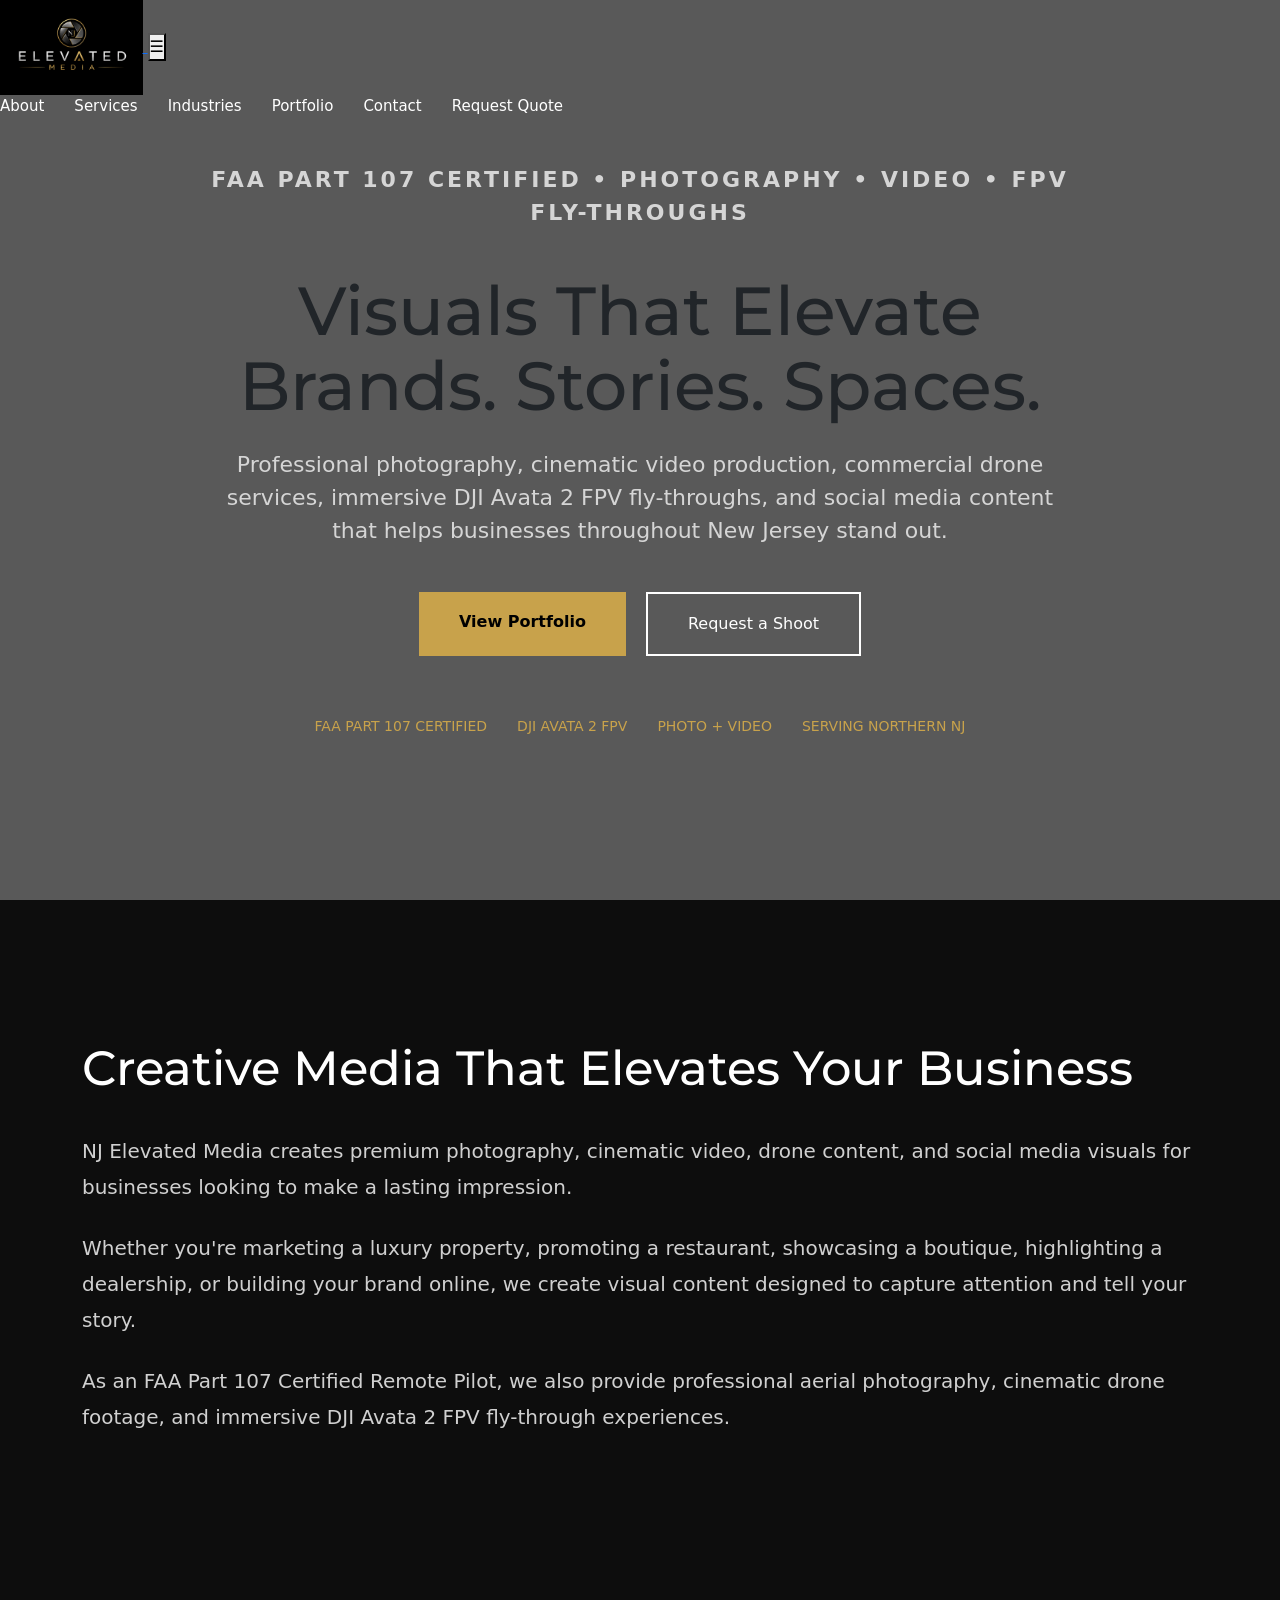
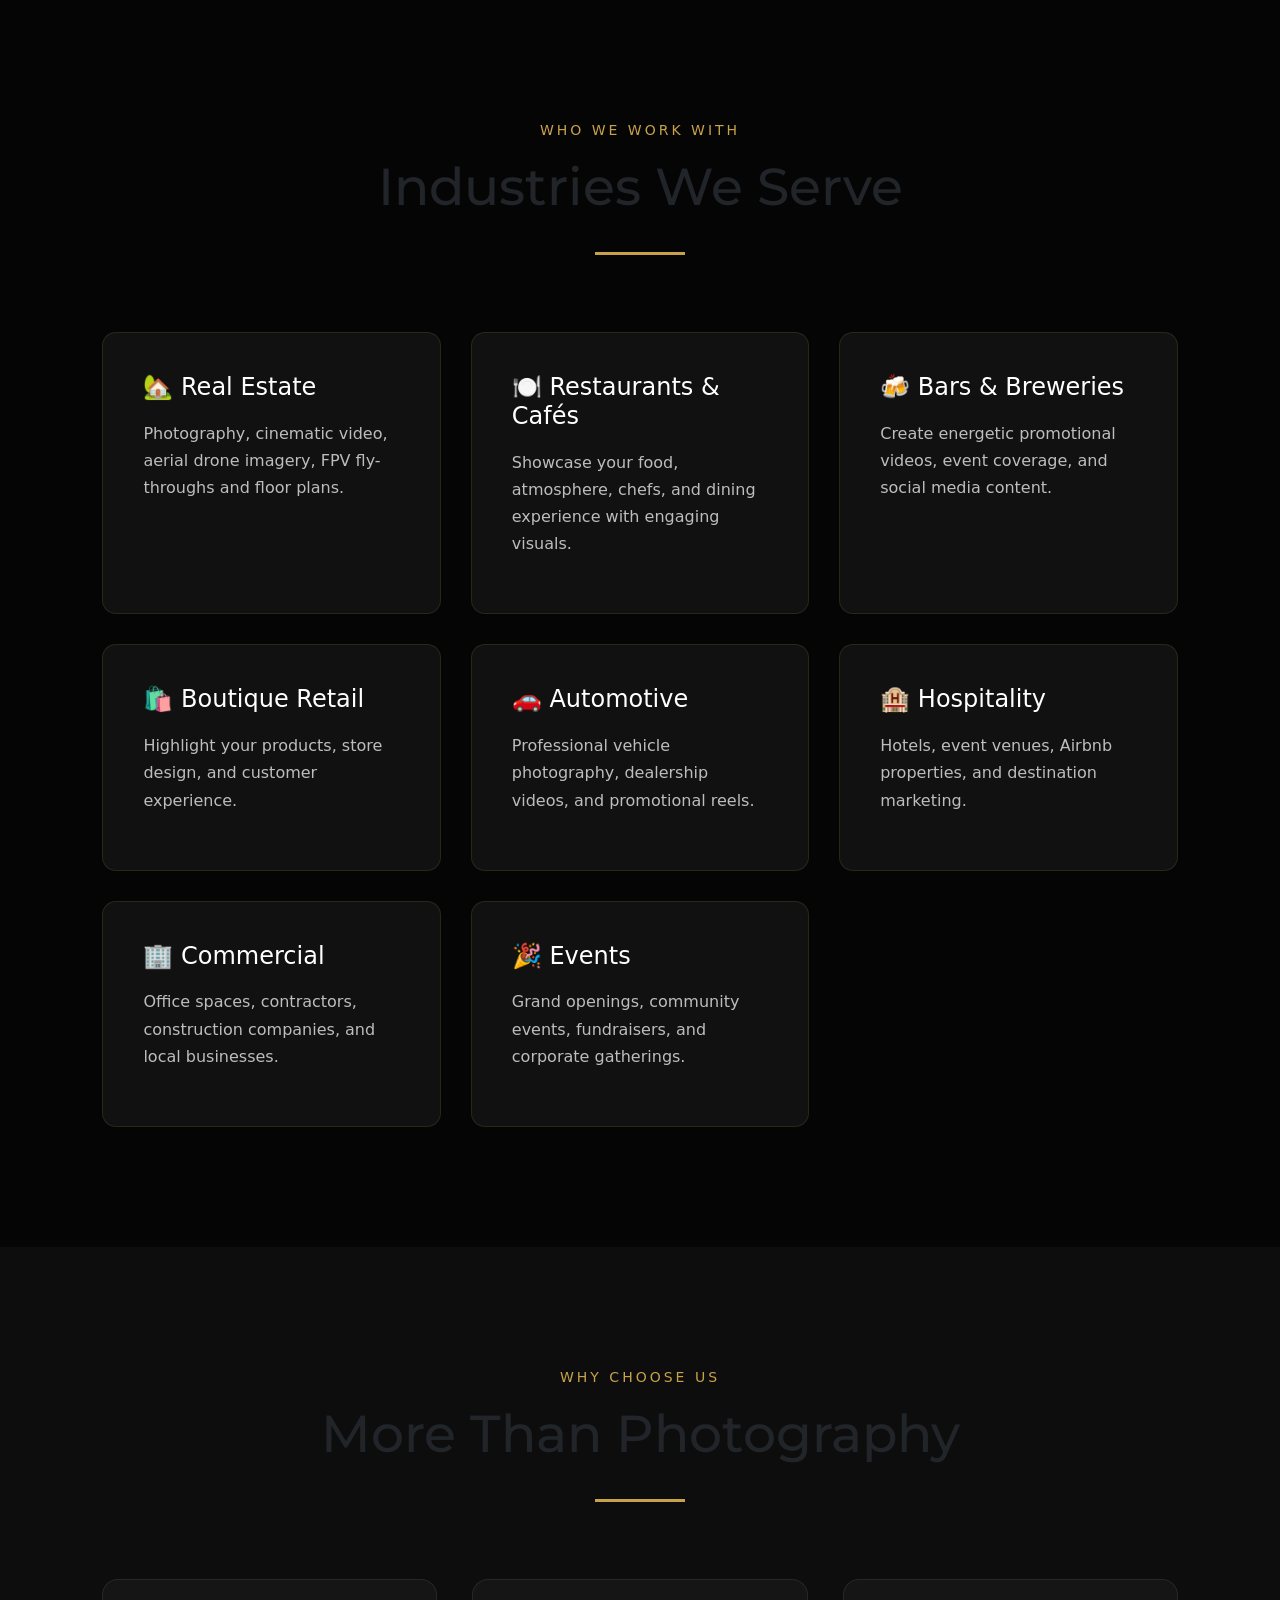
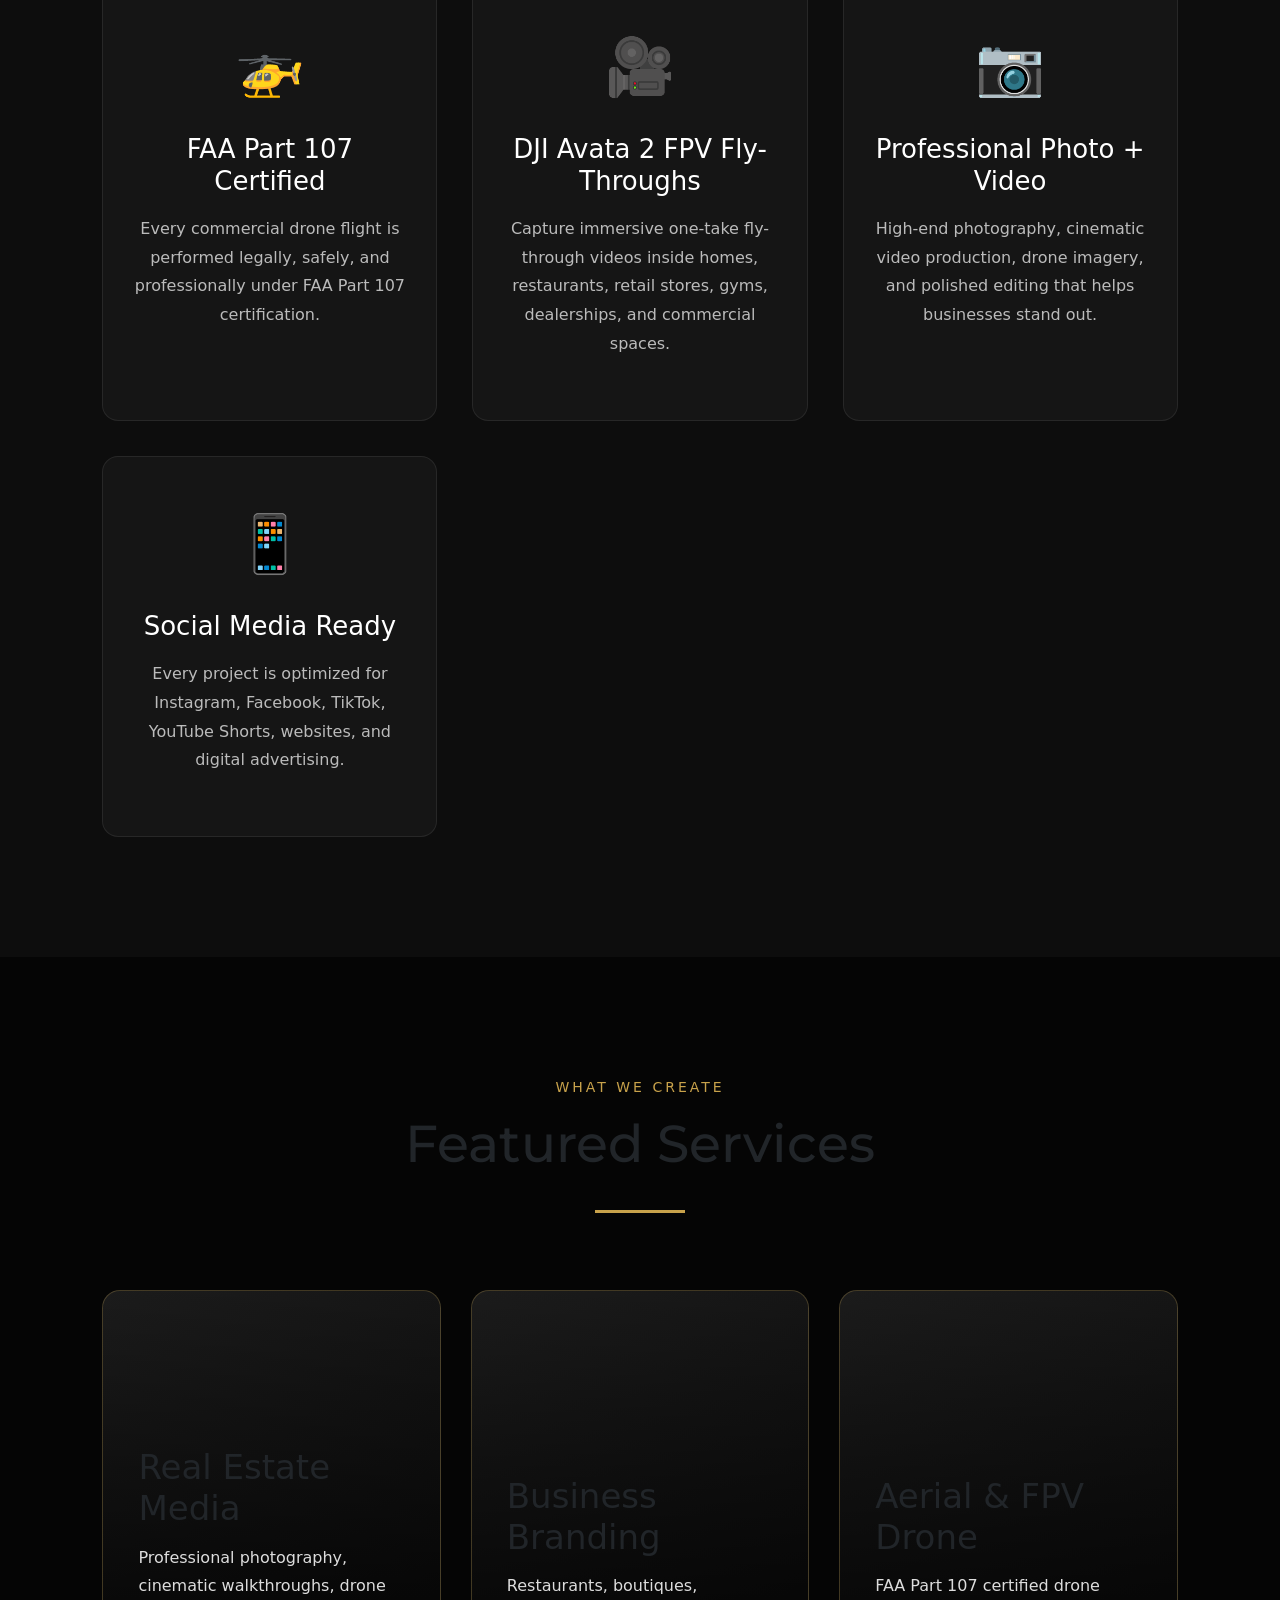
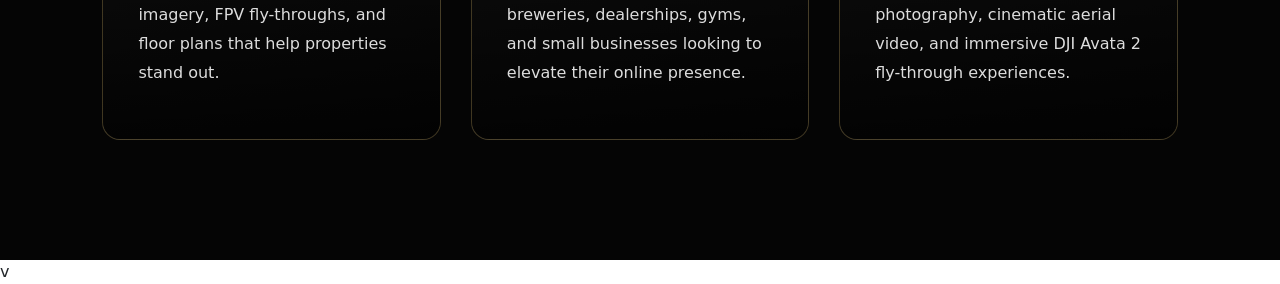
==== index.html @ f0c504db "Updates to style and index" ====
<!DOCTYPE html>
<html lang="en">
<head>
    <meta charset="UTF-8">
    <meta name="viewport" content="width=device-width, initial-scale=1.0">

    <title>NJ Elevated Media | Creative Photo & Video Production</title>

    <meta name="description" content="Professional photography, videography, drone services, FPV fly-throughs, and social media content for businesses throughout Northern New Jersey.">

    <link rel="stylesheet" href="style.css">

    <link rel="preconnect" href="https://fonts.googleapis.com">
    <link rel="preconnect" href="https://fonts.gstatic.com" crossorigin>

    <link href="https://fonts.googleapis.com/css2?family=Montserrat:wght@500;700;800&family=Poppins:wght@300;400;500;600&display=swap" rel="stylesheet">

    <link href="https://cdn.jsdelivr.net/npm/bootstrap@5.3.7/dist/css/bootstrap.min.css" rel="stylesheet">

    <!-- Bootstrap -->
<link href="https://cdn.jsdelivr.net/npm/bootstrap@5.3.7/dist/css/bootstrap.min.css" rel="stylesheet">

<!-- Bootstrap Icons -->
<link rel="stylesheet" href="https://cdn.jsdelivr.net/npm/bootstrap-icons@1.13.1/font/bootstrap-icons.min.css">

<!-- Google Fonts -->
<link rel="preconnect" href="https://fonts.googleapis.com">
<link rel="preconnect" href="https://fonts.gstatic.com" crossorigin>

<link href="https://fonts.googleapis.com/css2?family=Montserrat:wght@500;700;800&family=Poppins:wght@300;400;500;600&display=swap" rel="stylesheet">

<!-- AOS Animation Library -->
<link href="https://unpkg.com/aos@2.3.4/dist/aos.css" rel="stylesheet"><!-- Bootstrap -->
<link href="https://cdn.jsdelivr.net/npm/bootstrap@5.3.7/dist/css/bootstrap.min.css" rel="stylesheet">

<!-- Bootstrap Icons -->
<link rel="stylesheet" href="https://cdn.jsdelivr.net/npm/bootstrap-icons@1.13.1/font/bootstrap-icons.min.css">

<!-- Google Fonts -->
<link rel="preconnect" href="https://fonts.googleapis.com">
<link rel="preconnect" href="https://fonts.gstatic.com" crossorigin>

<link href="https://fonts.googleapis.com/css2?family=Montserrat:wght@500;700;800&family=Poppins:wght@300;400;500;600&display=swap" rel="stylesheet">

<!-- AOS Animation Library -->
<link href="https://unpkg.com/aos@2.3.4/dist/aos.css" rel="stylesheet">

</head>

<script src="https://cdn.jsdelivr.net/npm/bootstrap@5.3.7/dist/js/bootstrap.bundle.min.js"></script>

<body>

<header class="site-header">

    <div class="nav-container">

        <a href="index.html" class="logo">
            <img src="images/logo.png" alt="NJ Elevated Media Logo">
        </a>

        <button class="menu-toggle" id="menuToggle">
            ☰
        </button>

        <nav id="mainNav">

            <a href="#about">About</a>

            <a href="#services">Services</a>

            <a href="#industries">Industries</a>

            <a href="#portfolio">Portfolio</a>

            <a href="#contact">Contact</a>

            <a href="#contact" class="quote-btn">
                Request Quote
            </a>

        </nav>

    </div>

</header>

<section class="hero">

    <div class="overlay"></div>

    <div class="hero-content">

        <p class="eyebrow">
            FAA Part 107 Certified • Photography • Video • FPV Fly-Throughs
        </p>

        <h1>
            Visuals That Elevate<br>
            Brands. Stories. Spaces.
        </h1>

        <p class="hero-text">

            Professional photography, cinematic video production, commercial drone services, immersive DJI Avata 2 FPV fly-throughs, and social media content that helps businesses throughout New Jersey stand out.

        </p>

        <div class="buttons">

            <a class="primary" href="#portfolio">
                View Portfolio
            </a>

            <a class="secondary" href="#contact">
                Request a Shoot
            </a>

        </div>

        <div class="trust">

            <span>FAA Part 107 Certified</span>

            <span>DJI Avata 2 FPV</span>

            <span>Photo + Video</span>

            <span>Serving Northern NJ</span>

        </div>

    </div>

</section>

<section id="about" class="about">

    <div class="container about-container">

        <div class="about-text">

            <h2>Creative Media That Elevates Your Business</h2>

            <p>

                NJ Elevated Media creates premium photography, cinematic video, drone content, and social media visuals for businesses looking to make a lasting impression.

            </p>

            <p>

                Whether you're marketing a luxury property, promoting a restaurant, showcasing a boutique, highlighting a dealership, or building your brand online, we create visual content designed to capture attention and tell your story.

            </p>

            <p>

                As an FAA Part 107 Certified Remote Pilot, we also provide professional aerial photography, cinematic drone footage, and immersive DJI Avata 2 FPV fly-through experiences.

            </p>

        </div>

    </div>

</section>

<section id="industries" class="industries">

    <div class="section-title">

        <p>WHO WE WORK WITH</p>

        <h2>Industries We Serve</h2>

        <span></span>

    </div>

    <div class="industry-grid">

        <div class="industry-card">
            <h3>🏡 Real Estate</h3>
            <p>Photography, cinematic video, aerial drone imagery, FPV fly-throughs and floor plans.</p>
        </div>

        <div class="industry-card">
            <h3>🍽 Restaurants & Cafés</h3>
            <p>Showcase your food, atmosphere, chefs, and dining experience with engaging visuals.</p>
        </div>

        <div class="industry-card">
            <h3>🍻 Bars & Breweries</h3>
            <p>Create energetic promotional videos, event coverage, and social media content.</p>
        </div>

        <div class="industry-card">
            <h3>🛍 Boutique Retail</h3>
            <p>Highlight your products, store design, and customer experience.</p>
        </div>

        <div class="industry-card">
            <h3>🚗 Automotive</h3>
            <p>Professional vehicle photography, dealership videos, and promotional reels.</p>
        </div>

        <div class="industry-card">
            <h3>🏨 Hospitality</h3>
            <p>Hotels, event venues, Airbnb properties, and destination marketing.</p>
        </div>

        <div class="industry-card">
            <h3>🏢 Commercial</h3>
            <p>Office spaces, contractors, construction companies, and local businesses.</p>
        </div>

        <div class="industry-card">
            <h3>🎉 Events</h3>
            <p>Grand openings, community events, fundraisers, and corporate gatherings.</p>
        </div>

    </div>

</section>

<!-- =========================
     WHY CHOOSE US
========================= -->

<section id="services" class="features">

    <div class="section-title">

        <p>WHY CHOOSE US</p>

        <h2>More Than Photography</h2>

        <span></span>

    </div>

    <div class="feature-grid">

        <div class="feature">

            <div class="icon">🚁</div>

            <h3>FAA Part 107 Certified</h3>

            <p>
                Every commercial drone flight is performed legally, safely, and professionally under FAA Part 107 certification.
            </p>

        </div>

        <div class="feature">

            <div class="icon">🎥</div>

            <h3>DJI Avata 2 FPV Fly-Throughs</h3>

            <p>
                Capture immersive one-take fly-through videos inside homes, restaurants, retail stores, gyms, dealerships, and commercial spaces.
            </p>

        </div>

        <div class="feature">

            <div class="icon">📷</div>

            <h3>Professional Photo + Video</h3>

            <p>
                High-end photography, cinematic video production, drone imagery, and polished editing that helps businesses stand out.
            </p>

        </div>

        <div class="feature">

            <div class="icon">📱</div>

            <h3>Social Media Ready</h3>

            <p>
                Every project is optimized for Instagram, Facebook, TikTok, YouTube Shorts, websites, and digital advertising.
            </p>

        </div>

    </div>

</section>

<!-- =========================
     FEATURED SERVICES
========================= -->

<section id="portfolio" class="showcase">

    <div class="section-title">

        <p>WHAT WE CREATE</p>

        <h2>Featured Services</h2>

        <span></span>

    </div>

    <div class="showcase-grid">

        <div class="showcase-card real-estate">

            <div class="showcase-overlay">

                <h3>Real Estate Media</h3>

                <p>
                    Professional photography, cinematic walkthroughs, drone imagery, FPV fly-throughs, and floor plans that help properties stand out.
                </p>

            </div>

        </div>

        <div class="showcase-card business">

            <div class="showcase-overlay">

                <h3>Business Branding</h3>

                <p>
                    Restaurants, boutiques, breweries, dealerships, gyms, and small businesses looking to elevate their online presence.
                </p>

            </div>

        </div>

        <div class="showcase-card drone">

            <div class="showcase-overlay">

                <h3>Aerial & FPV Drone</h3>

                <p>
                    FAA Part 107 certified drone photography, cinematic aerial video, and immersive DJI Avata 2 fly-through experiences.
                </p>

            </div>

        </div>

    </div>

</section>
<script src="js/script.js"></script>v
</body>
</html>
---- style.css ----
*{
    margin:0;
    padding:0;
    box-sizing:border-box;
}

body{

    background:#050505;
    color:white;
    font-family:'Poppins',sans-serif;

}

header{

    position:absolute;
    width:100%;
    z-index:1000;

}

.container{

    max-width:1400px;

    margin:auto;

    display:flex;

    justify-content:space-between;

    align-items:center;

    padding:20px 40px;

}

.logo img{

    height:85px;

}

nav{

    display:flex;

    gap:30px;

}

nav a{

    color:white;

    text-decoration:none;

    font-size:15px;

    transition:.3s;

}

nav a:hover{

    color:#C8A24B;

}

.cta-button{

    text-decoration:none;

    border:2px solid #C8A24B;

    color:white;

    padding:12px 24px;

    border-radius:5px;

    transition:.3s;

}

.cta-button:hover{

    background:#C8A24B;

    color:black;

}

.hero{

    height:100vh;

    background:url("images/hero.jpg");

    background-size:cover;

    background-position:center;

    display:flex;

    justify-content:center;

    align-items:center;

    text-align:center;

    position:relative;

}

.overlay{

    position:absolute;

    width:100%;

    height:100%;

    background:rgba(0,0,0,.65);

}

.hero-content{

    position:relative;

    z-index:5;

    max-width:900px;

    padding:20px;

}

.hero h4{

    color:#C8A24B;

    letter-spacing:2px;

    margin-bottom:20px;

}

.hero h1{

    font-size:68px;

    line-height:1.1;

    margin-bottom:25px;

    font-family:'Montserrat',sans-serif;

}

.hero p{

    font-size:22px;

    color:#d5d5d5;

    margin-bottom:45px;

}

.buttons{

    display:flex;

    justify-content:center;

    gap:20px;

}

.primary{

    background:#C8A24B;

    color:black;

    padding:18px 40px;

    text-decoration:none;

    font-weight:bold;

}

.secondary{

    border:2px solid white;

    color:white;

    padding:18px 40px;

    text-decoration:none;

}
html{
    scroll-behavior:smooth;
}

#navbar{
    position:fixed;
    width:100%;
    transition:.35s;
}

.logo img{
    height:95px;
}

.eyebrow{

    color:#C8A24B;

    letter-spacing:3px;

    text-transform:uppercase;

    margin-bottom:25px;

    font-weight:600;

}

.hero-text{

    max-width:850px;

    margin:auto;

}

.trust{

    display:flex;

    justify-content:center;

    gap:30px;

    flex-wrap:wrap;

    margin-top:60px;

    font-size:14px;

    color:#C8A24B;

    text-transform:uppercase;

}

.about{

    padding:120px 0;

    background:#0d0d0d;

}

.about-container{

    max-width:900px;

    margin:auto;

}

.about h2{

    font-size:48px;

    margin-bottom:35px;

    color:white;

    font-family:Montserrat;

}

.about p{

    color:#d0d0d0;

    font-size:20px;

    line-height:1.8;

    margin-bottom:25px;

}
/* ==========================
   Industries Section
========================== */

.industries{

    padding:120px 8%;
    background:#050505;

}

.section-title{

    text-align:center;
    margin-bottom:70px;

}

.section-title p{

    color:#C8A24B;
    letter-spacing:3px;
    font-size:14px;
    margin-bottom:15px;

}

.section-title h2{

    font-size:52px;
    font-family:Montserrat;
    margin-bottom:20px;

}

.section-title span{

    display:inline-block;
    width:90px;
    height:3px;
    background:#C8A24B;

}

.industry-grid{

    display:grid;
    grid-template-columns:repeat(auto-fit,minmax(280px,1fr));
    gap:30px;

}

.industry-card{

    background:#111;
    padding:40px;
    border:1px solid rgba(200,162,75,.15);

    border-radius:14px;

    transition:.35s;

}

.industry-card:hover{

    transform:translateY(-8px);

    border-color:#C8A24B;

    box-shadow:0 15px 40px rgba(200,162,75,.18);

}

.industry-card h3{

    color:#fff;

    margin-bottom:18px;

    font-size:24px;

}

.industry-card p{

    color:#bdbdbd;

    line-height:1.7;

}
/* ==========================
   FEATURES
========================== */

.features{

    padding:120px 8%;

    background:#0d0d0d;

}

.feature-grid{

    display:grid;

    grid-template-columns:repeat(auto-fit,minmax(280px,1fr));

    gap:35px;

}

.feature{

    text-align:center;

    padding:45px 30px;

    background:#151515;

    border-radius:16px;

    border:1px solid rgba(255,255,255,.08);

    transition:.35s;

}

.feature:hover{

    transform:translateY(-10px);

    border-color:#C8A24B;

    box-shadow:0 20px 45px rgba(0,0,0,.45);

}

.icon{

    font-size:56px;

    margin-bottom:25px;

}

.feature h3{

    font-size:26px;

    margin-bottom:18px;

    color:white;

}

.feature p{

    color:#bbbbbb;

    line-height:1.8;

}
/* ==========================
   SHOWCASE
========================== */

.showcase{

    padding:120px 8%;

    background:#050505;

}

.showcase-grid{

    display:grid;

    grid-template-columns:repeat(3,1fr);

    gap:30px;

}

.showcase-card{

    height:450px;

    border-radius:18px;

    overflow:hidden;

    position:relative;

    cursor:pointer;

    transition:.4s;

    background:linear-gradient(135deg,#222,#111);

}

.showcase-card:hover{

    transform:translateY(-8px);

}

.showcase-overlay{

    position:absolute;

    inset:0;

    background:linear-gradient(to top,rgba(0,0,0,.88),rgba(0,0,0,.2));

    display:flex;

    flex-direction:column;

    justify-content:flex-end;

    padding:35px;

}

.showcase-overlay h3{

    font-size:34px;

    margin-bottom:15px;

}

.showcase-overlay p{

    color:#ddd;

    line-height:1.8;

}

.real-estate{

    border:1px solid rgba(200,162,75,.25);

}

.business{

    border:1px solid rgba(200,162,75,.25);

}

.drone{

    border:1px solid rgba(200,162,75,.25);

}

@media(max-width:900px){

.showcase-grid{

grid-template-columns:1fr;

}

}
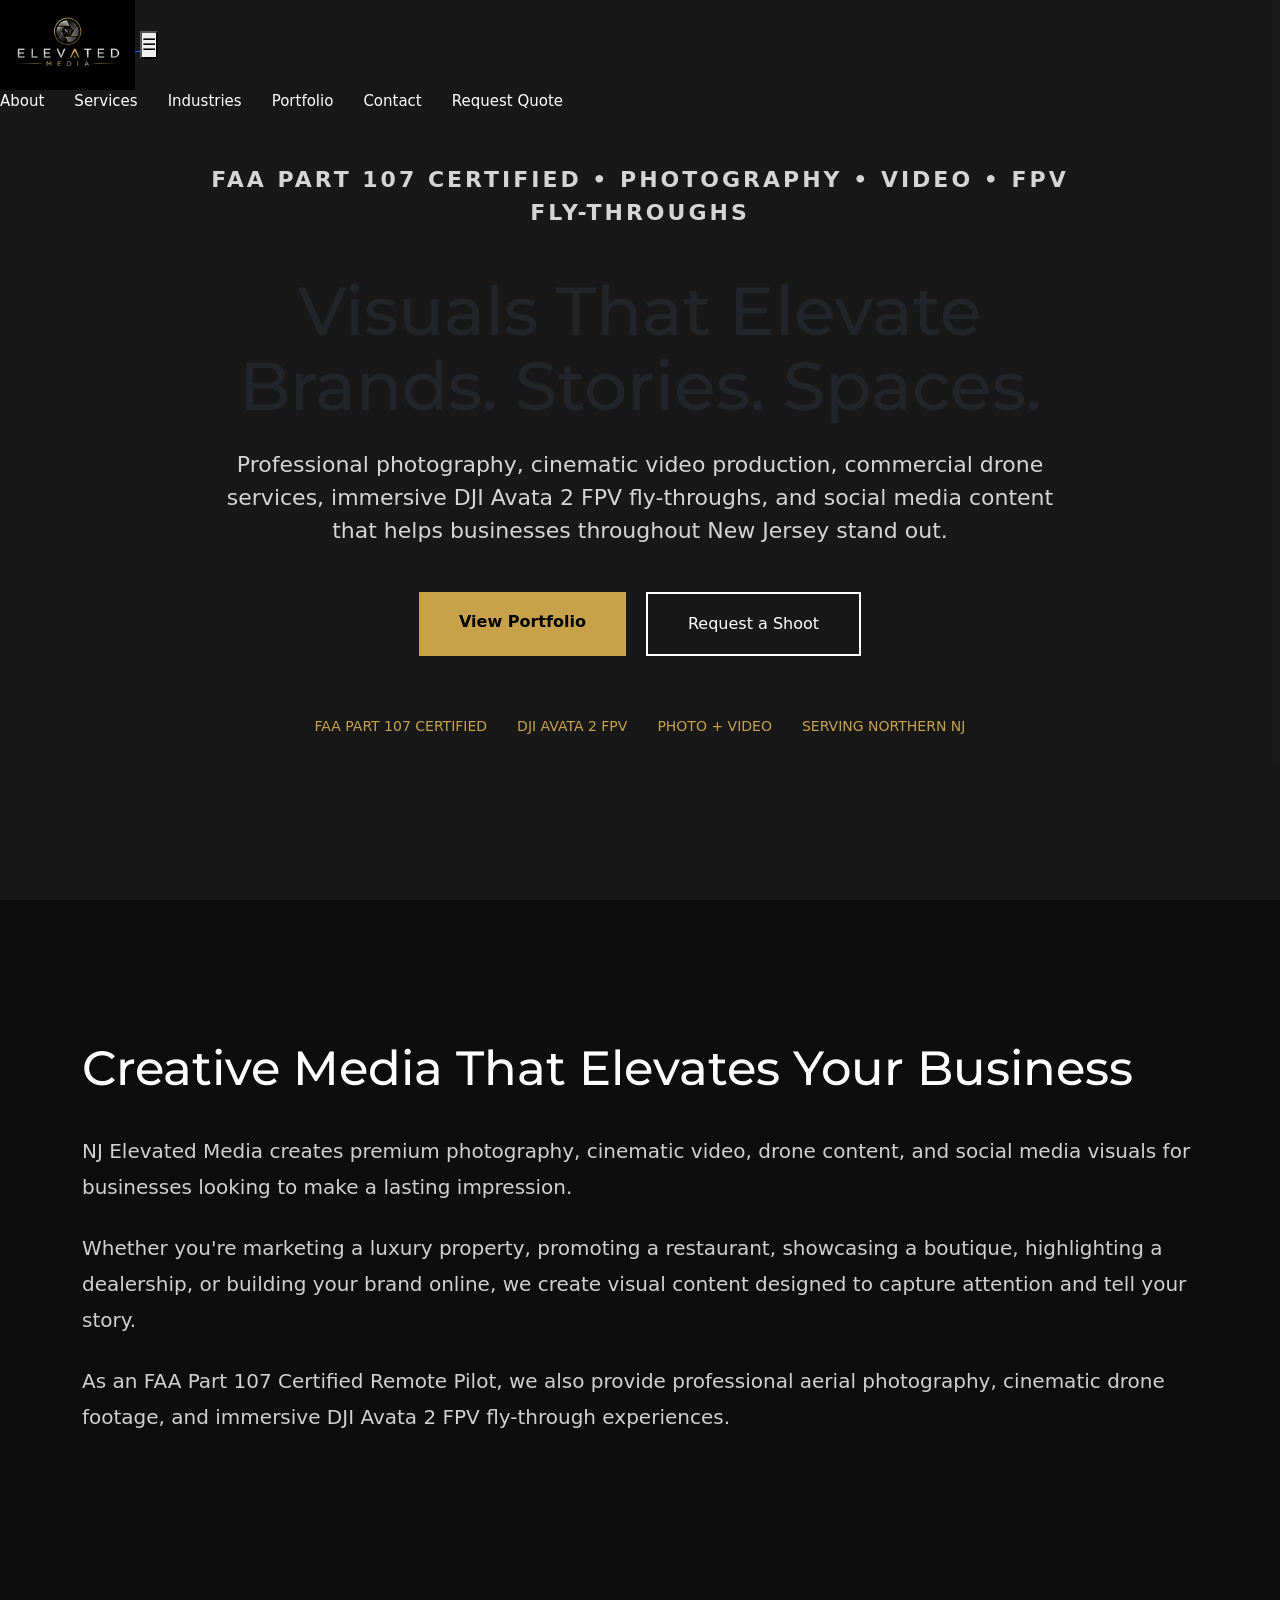
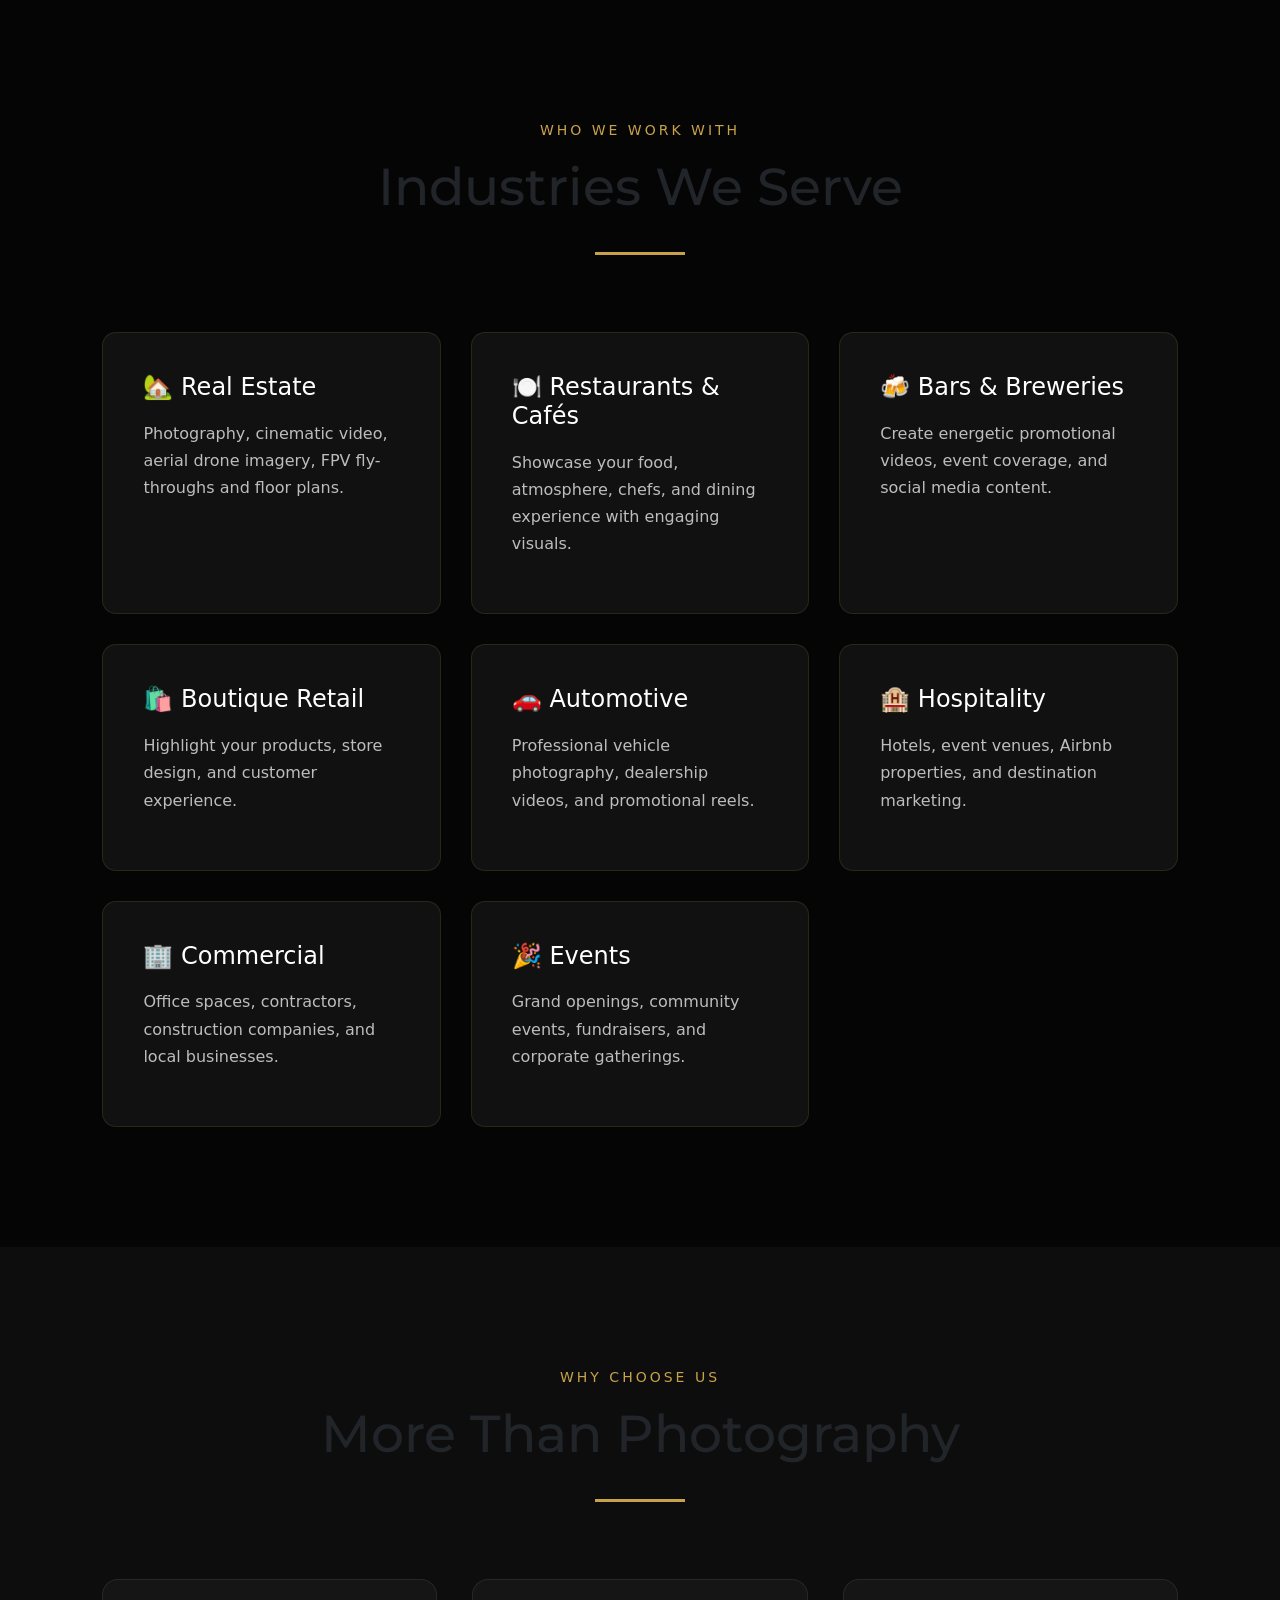
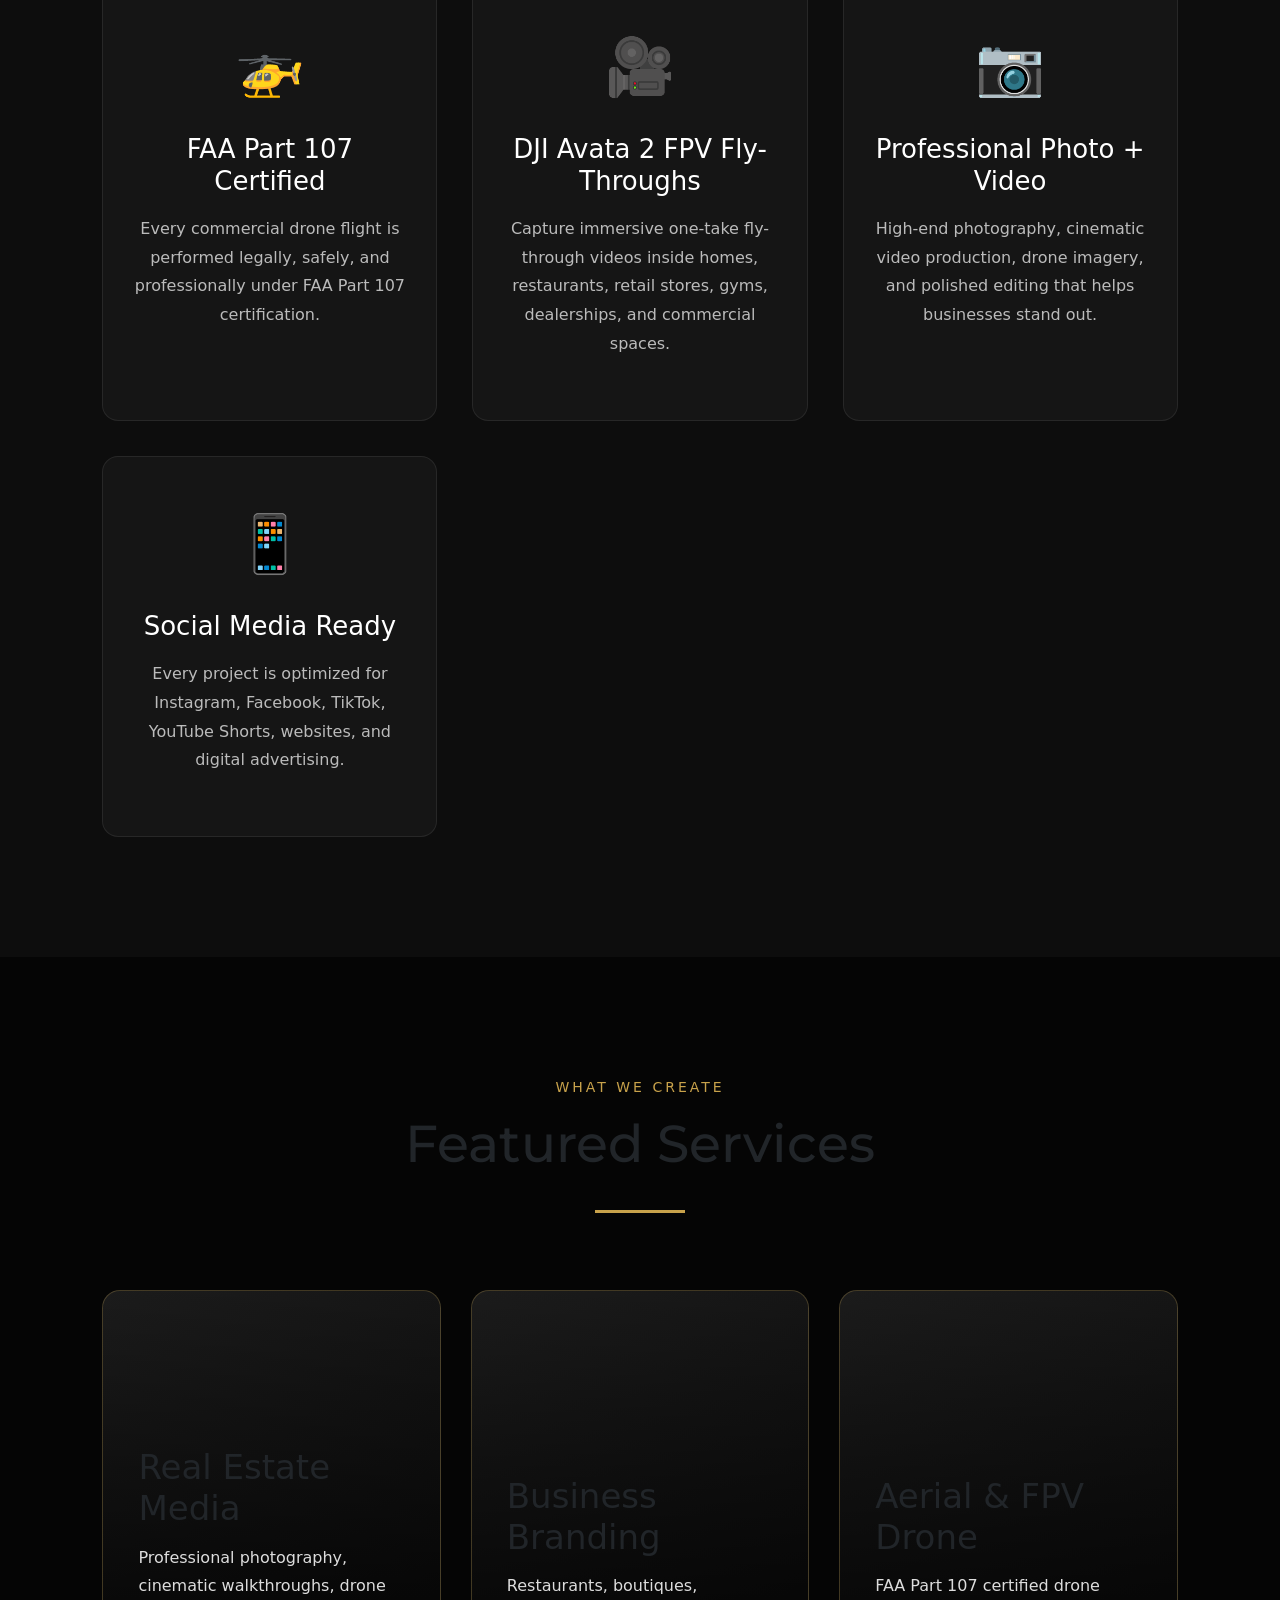
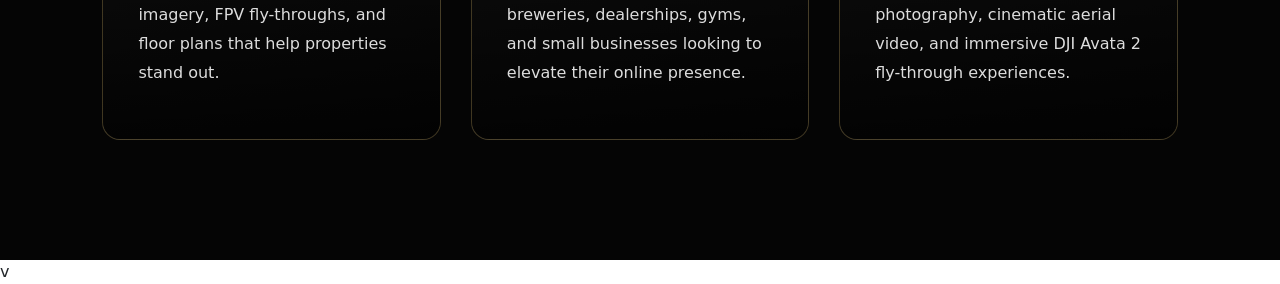
==== commit 67fb0618: "Revert "Updated Folders" This reverts commit 14f6a03cc0e24070f2015d3fc1cb1d8e9e272c99." ====
--- a/index.html
+++ b/index.html
@@ -47,8 +47,6 @@
 
 </head>
 
-<script src="https://cdn.jsdelivr.net/npm/bootstrap@5.3.7/dist/js/bootstrap.bundle.min.js"></script>
-
 <body>
 
 <header class="site-header">
--- a/style.css
+++ b/style.css
@@ -38,7 +38,7 @@
 
 .logo img{
 
-    height:85px;
+    height:130px;
 
 }
 
@@ -122,7 +122,7 @@
 
     height:100%;
 
-    background:rgba(0,0,0,.65);
+    background:rgba(5,5,5,.92);
 
 }
 
@@ -216,7 +216,7 @@
 }
 
 .logo img{
-    height:95px;
+    height:80px;
 }
 
 .eyebrow{
@@ -561,12 +561,290 @@
     border:1px solid rgba(200,162,75,.25);
 
 }
+.logo img{
+
+    height:90px;
+
+/* ==========================
+   MOBILE
+========================== */
+
+@media (max-width: 900px) {
+
+    /* Navigation */
+
+    .container{
+
+        flex-direction:column;
+
+        padding:20px;
+
+        gap:20px;
+
+    }
+
+    nav{
+
+        flex-wrap:wrap;
+
+        justify-content:center;
+
+        gap:18px;
+
+    }
+
+    nav a{
+
+        font-size:17px;
+
+    }
+
+    .cta-button{
+
+        width:100%;
+
+        text-align:center;
+
+    }
+
+    /* Logo */
+
+    .logo img{
+
+        height:120px;
+
+    }
+
+    /* Hero */
+
+    .hero{
+
+        padding:140px 20px 80px;
+
+        height:auto;
+
+        min-height:100vh;
+
+    }
+
+    .hero h1{
+
+        font-size:42px;
+
+    }
+
+    .hero-text{
+
+        font-size:18px;
+
+    }
+
+    .buttons{
+
+        flex-direction:column;
+
+    }
+
+    .primary,
+    .secondary{
+
+        width:100%;
+
+        text-align:center;
+
+    }
+
+    .trust{
+
+        gap:15px;
+
+        font-size:13px;
+
+    }
+
+    /* Sections */
+
+    .section-title h2{
+
+        font-size:36px;
+
+    }
+
+    .about h2{
+
+        font-size:36px;
+
+    }
+
+    .about p{
+
+        font-size:18px;
+
+    }
+
+    .feature-grid,
+    .industry-grid,
+    .showcase-grid{
+
+        grid-template-columns:1fr;
+
+    }
+
+}/*=========================
+HEADER 2.0
+==========================*/
+
+.site-header{
+
+    position:fixed;
+
+    top:0;
+
+    left:0;
+
+    width:100%;
+
+    background:rgba(10,10,10,.92);
+
+    backdrop-filter:blur(15px);
+
+    z-index:9999;
+
+    border-bottom:1px solid rgba(255,255,255,.08);
+
+}
+
+.nav-container{
+
+    max-width:1400px;
+
+    margin:auto;
+
+    display:flex;
+
+    justify-content:space-between;
+
+    align-items:center;
+
+    padding:15px 35px;
+
+}
+
+.logo img{
+
+    height:90px;
+
+}
+
+nav{
+
+    display:flex;
+
+    align-items:center;
+
+    gap:35px;
+
+}
+
+nav a{
+
+    color:white;
+
+    text-decoration:none;
+
+    font-size:17px;
+
+    font-weight:500;
+
+    transition:.3s;
+
+}
+
+nav a:hover{
+
+    color:#d4af37;
+
+}
+
+.quote-btn{
+
+    background:#d4af37;
+
+    color:black;
+
+    padding:12px 24px;
+
+    border-radius:50px;
+
+    font-weight:700;
+
+}
+
+.quote-btn:hover{
+
+    background:white;
+
+}
+
+.menu-toggle{
+
+    display:none;
+
+    background:none;
+
+    border:none;
+
+    color:white;
+
+    font-size:34px;
+
+    cursor:pointer;
+
+}
+
+/*=========================
+MOBILE
+==========================*/
 
 @media(max-width:900px){
 
-.showcase-grid{
-
-grid-template-columns:1fr;
+.menu-toggle{
+
+    display:block;
+
+}
+
+nav{
+
+    display:none;
+
+    position:absolute;
+
+    top:100%;
+
+    left:0;
+
+    width:100%;
+
+    background:#111;
+
+    flex-direction:column;
+
+    padding:25px;
+
+    gap:25px;
+
+}
+
+nav.active{
+
+    display:flex;
+
+}
+
+.logo img{
+
+    height:70px;
 
 }
 
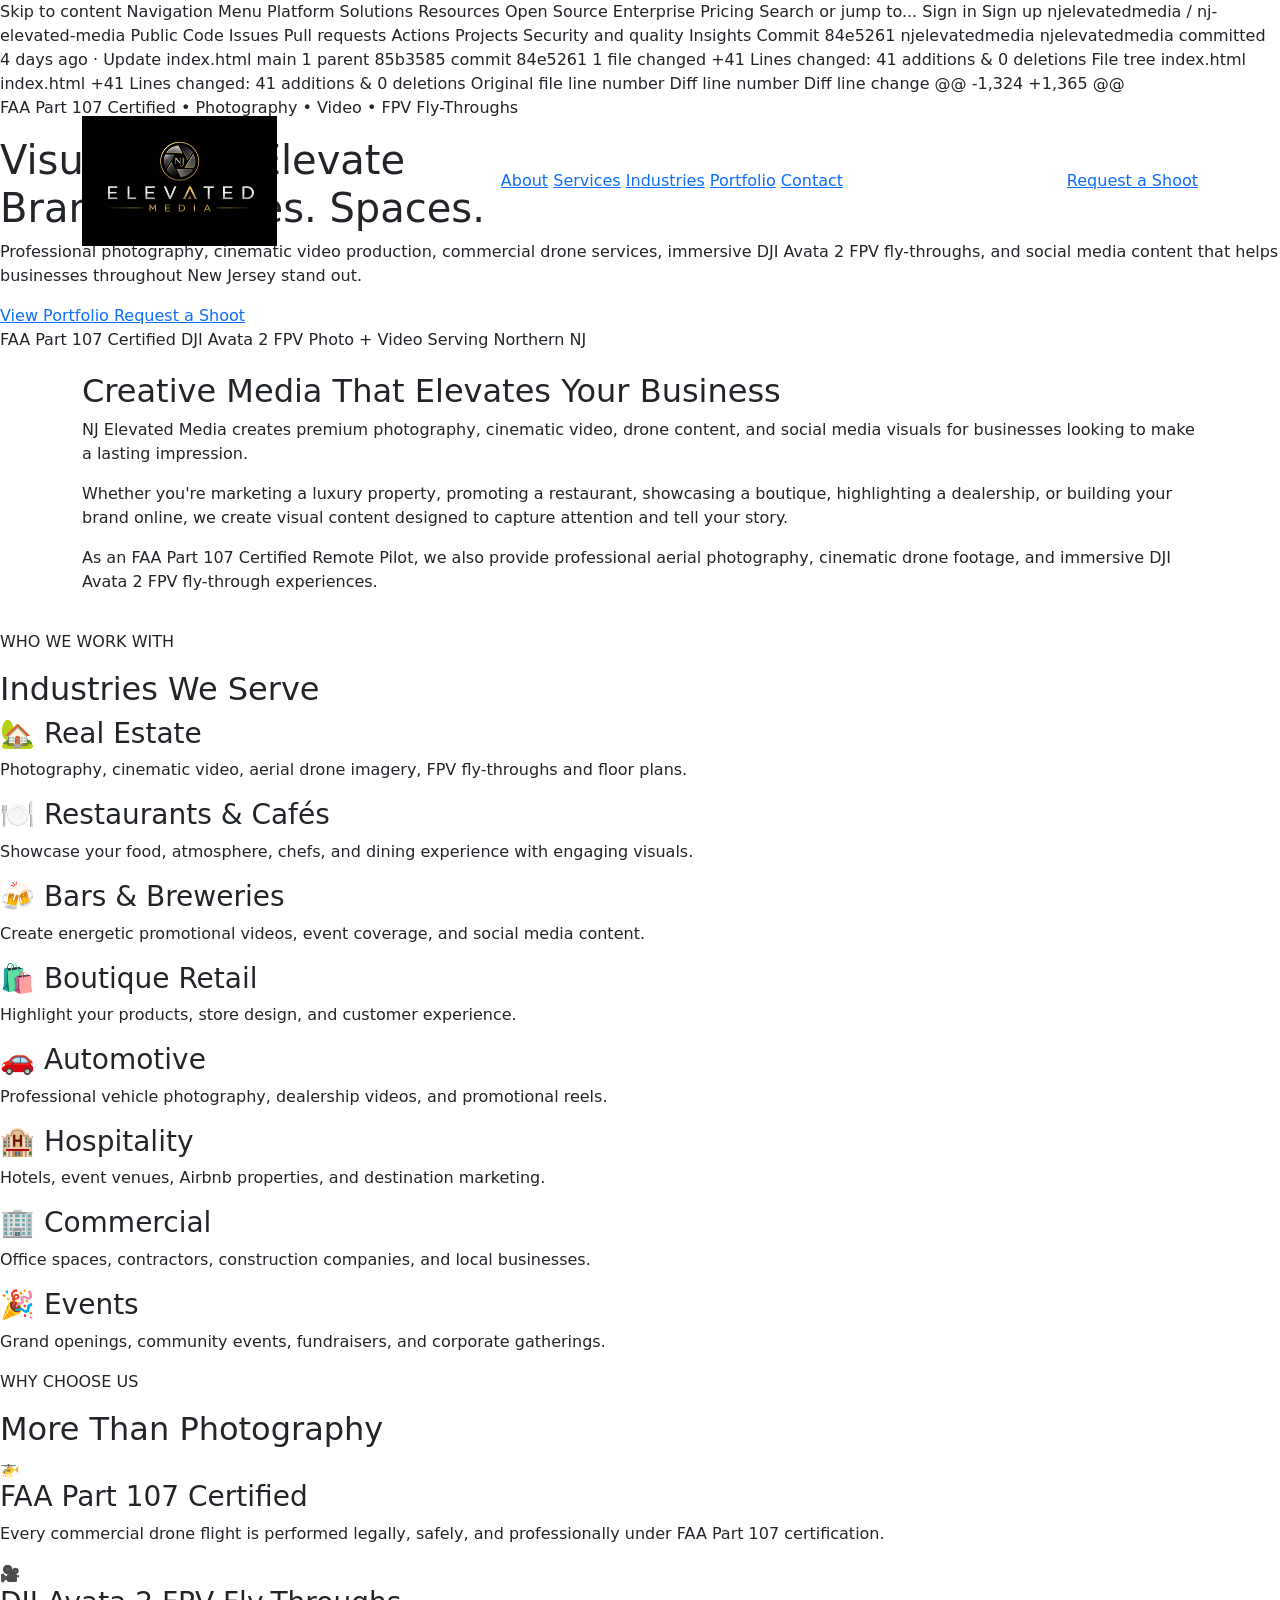
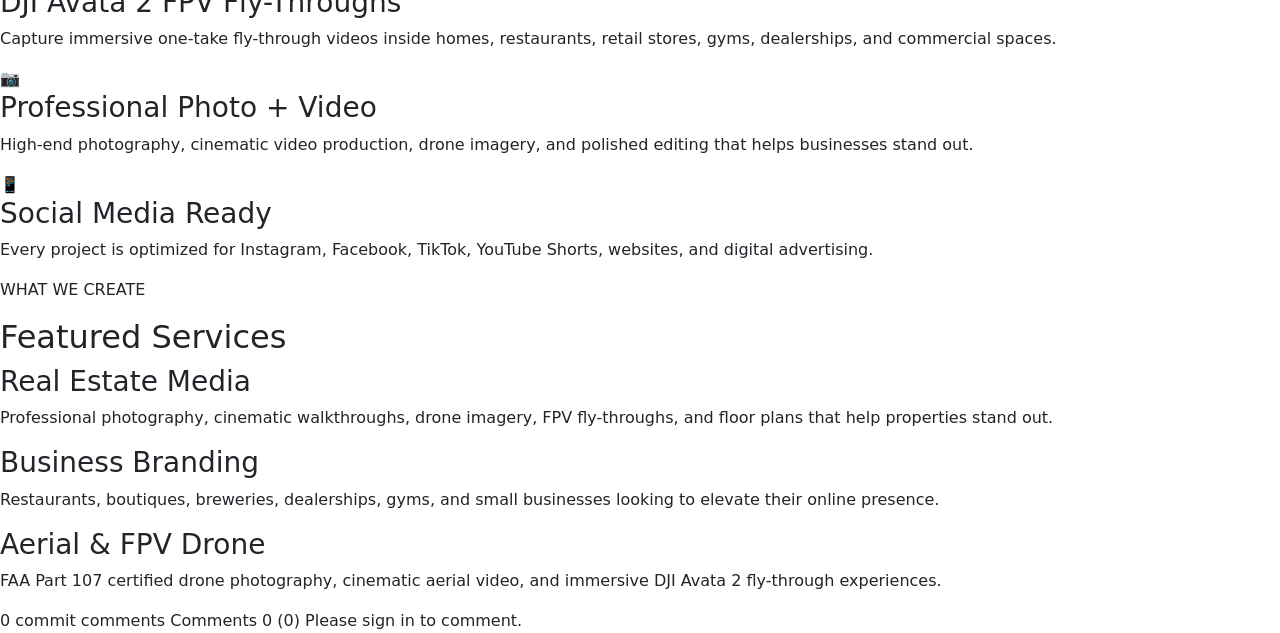
==== commit 3b65a980: "Reverting back css and index" ====
--- a/index.html
+++ b/index.html
@@ -1,3 +1,51 @@
+Skip to content
+Navigation Menu
+ Platform
+Solutions
+Resources
+Open Source
+Enterprise
+Pricing
+
+Search or jump to...
+Sign in
+Sign up
+njelevatedmedia
+/
+nj-elevated-media
+Public
+Code
+Issues
+Pull requests
+Actions
+Projects
+Security and quality
+Insights
+Commit 84e5261
+njelevatedmedia
+njelevatedmedia
+committed
+4 days ago
+·
+Update index.html
+main
+1 parent 
+85b3585
+ commit 
+84e5261
+1 file changed
++41
+Lines changed: 41 additions & 0 deletions
+File tree
+
+index.html
+
+ 
+‎index.html‎
++41
+Lines changed: 41 additions & 0 deletions
+Original file line number	Diff line number	Diff line change
+@@ -1,324 +1,365 @@
 <!DOCTYPE html>
 <html lang="en">
 <head>
@@ -19,65 +67,60 @@
 
     <!-- Bootstrap -->
 <link href="https://cdn.jsdelivr.net/npm/bootstrap@5.3.7/dist/css/bootstrap.min.css" rel="stylesheet">
-
 <!-- Bootstrap Icons -->
 <link rel="stylesheet" href="https://cdn.jsdelivr.net/npm/bootstrap-icons@1.13.1/font/bootstrap-icons.min.css">
-
 <!-- Google Fonts -->
 <link rel="preconnect" href="https://fonts.googleapis.com">
 <link rel="preconnect" href="https://fonts.gstatic.com" crossorigin>
-
 <link href="https://fonts.googleapis.com/css2?family=Montserrat:wght@500;700;800&family=Poppins:wght@300;400;500;600&display=swap" rel="stylesheet">
-
 <!-- AOS Animation Library -->
 <link href="https://unpkg.com/aos@2.3.4/dist/aos.css" rel="stylesheet"><!-- Bootstrap -->
 <link href="https://cdn.jsdelivr.net/npm/bootstrap@5.3.7/dist/css/bootstrap.min.css" rel="stylesheet">
-
 <!-- Bootstrap Icons -->
 <link rel="stylesheet" href="https://cdn.jsdelivr.net/npm/bootstrap-icons@1.13.1/font/bootstrap-icons.min.css">
-
 <!-- Google Fonts -->
 <link rel="preconnect" href="https://fonts.googleapis.com">
 <link rel="preconnect" href="https://fonts.gstatic.com" crossorigin>
-
 <link href="https://fonts.googleapis.com/css2?family=Montserrat:wght@500;700;800&family=Poppins:wght@300;400;500;600&display=swap" rel="stylesheet">
-
 <!-- AOS Animation Library -->
 <link href="https://unpkg.com/aos@2.3.4/dist/aos.css" rel="stylesheet">
-
 </head>
 
+<script src="https://cdn.jsdelivr.net/npm/bootstrap@5.3.7/dist/js/bootstrap.bundle.min.js"></script>
+
+<!-- Bootstrap -->
+<script src="https://cdn.jsdelivr.net/npm/bootstrap@5.3.7/dist/js/bootstrap.bundle.min.js"></script>
+<!-- AOS -->
+<script src="https://unpkg.com/aos@2.3.4/dist/aos.js"></script>
+<script>
+AOS.init({
+    duration: 800,
+    once: true
+});
+</script>
 <body>
 
-<header class="site-header">
-
-    <div class="nav-container">
-
-        <a href="index.html" class="logo">
+<header id="navbar">
+
+    <div class="container">
+
+        <a href="#" class="logo">
             <img src="images/logo.png" alt="NJ Elevated Media Logo">
         </a>
 
-        <button class="menu-toggle" id="menuToggle">
-            ☰
-        </button>
-
-        <nav id="mainNav">
+        <nav>
 
             <a href="#about">About</a>
-
             <a href="#services">Services</a>
-
             <a href="#industries">Industries</a>
-
             <a href="#portfolio">Portfolio</a>
-
             <a href="#contact">Contact</a>
 
-            <a href="#contact" class="quote-btn">
-                Request Quote
-            </a>
-
         </nav>
+
+        <a href="#contact" class="cta-button">
+            Request a Shoot
+        </a>
 
     </div>
 
@@ -355,6 +398,9 @@
     </div>
 
 </section>
-<script src="js/script.js"></script>v
 </body>
-</html>+0 commit comments
+Comments
+0
+ (0)
+Please sign in to comment.
--- a/style.css
+++ b/style.css
@@ -1,576 +1,84 @@
 *{
-    margin:0;
-    padding:0;
-    box-sizing:border-box;
+margin:0;
+padding:0;
+box-sizing:border-box;
 }
 
 body{
 
-    background:#050505;
-    color:white;
-    font-family:'Poppins',sans-serif;
+background:#050505;
+color:white;
+font-family:'Poppins',sans-serif;
 
 }
 
 header{
 
-    position:absolute;
-    width:100%;
-    z-index:1000;
+position:absolute;
+width:100%;
+z-index:1000;
 
 }
 
 .container{
 
-    max-width:1400px;
-
-    margin:auto;
-
-    display:flex;
-
-    justify-content:space-between;
-
-    align-items:center;
-
-    padding:20px 40px;
+max-width:1400px;
+
+margin:auto;
+
+display:flex;
+
+justify-content:space-between;
+
+align-items:center;
+
+padding:20px 40px;
 
 }
 
 .logo img{
 
+    height:85px;
     height:130px;
 
 }
 
-nav{
-
-    display:flex;
-
-    gap:30px;
-
-}
-
-nav a{
-
-    color:white;
-
-    text-decoration:none;
-
-    font-size:15px;
-
-    transition:.3s;
-
-}
-
-nav a:hover{
-
-    color:#C8A24B;
-
-}
-
-.cta-button{
-
-    text-decoration:none;
-
-    border:2px solid #C8A24B;
-
-    color:white;
-
-    padding:12px 24px;
-
-    border-radius:5px;
-
-    transition:.3s;
-
-}
-
-.cta-button:hover{
-
-    background:#C8A24B;
-
-    color:black;
-
-}
-
-.hero{
-
-    height:100vh;
-
-    background:url("images/hero.jpg");
-
-    background-size:cover;
-
-    background-position:center;
-
-    display:flex;
-
-    justify-content:center;
-
-    align-items:center;
-
-    text-align:center;
-
-    position:relative;
-
-}
-
-.overlay{
-
-    position:absolute;
-
-    width:100%;
-
-    height:100%;
-
+@@ -122,7 +122,7 @@
+
+height:100%;
+
+    background:rgba(0,0,0,.65);
     background:rgba(5,5,5,.92);
 
 }
 
-.hero-content{
-
-    position:relative;
-
-    z-index:5;
-
-    max-width:900px;
-
-    padding:20px;
-
-}
-
-.hero h4{
-
-    color:#C8A24B;
-
-    letter-spacing:2px;
-
-    margin-bottom:20px;
-
-}
-
-.hero h1{
-
-    font-size:68px;
-
-    line-height:1.1;
-
-    margin-bottom:25px;
-
-    font-family:'Montserrat',sans-serif;
-
-}
-
-.hero p{
-
-    font-size:22px;
-
-    color:#d5d5d5;
-
-    margin-bottom:45px;
-
-}
-
-.buttons{
-
-    display:flex;
-
-    justify-content:center;
-
-    gap:20px;
-
-}
-
-.primary{
-
-    background:#C8A24B;
-
-    color:black;
-
-    padding:18px 40px;
-
-    text-decoration:none;
-
-    font-weight:bold;
-
-}
-
-.secondary{
-
-    border:2px solid white;
-
-    color:white;
-
-    padding:18px 40px;
-
-    text-decoration:none;
-
-}
-html{
-    scroll-behavior:smooth;
-}
-
-#navbar{
-    position:fixed;
-    width:100%;
-    transition:.35s;
+@@ -216,7 +216,7 @@
 }
 
 .logo img{
+    height:95px;
     height:80px;
 }
 
 .eyebrow{
-
-    color:#C8A24B;
-
-    letter-spacing:3px;
-
-    text-transform:uppercase;
-
-    margin-bottom:25px;
-
-    font-weight:600;
-
-}
-
-.hero-text{
-
-    max-width:850px;
-
-    margin:auto;
-
-}
-
-.trust{
-
-    display:flex;
-
-    justify-content:center;
-
-    gap:30px;
-
-    flex-wrap:wrap;
-
-    margin-top:60px;
-
-    font-size:14px;
-
-    color:#C8A24B;
-
-    text-transform:uppercase;
-
-}
-
-.about{
-
-    padding:120px 0;
-
-    background:#0d0d0d;
-
-}
-
-.about-container{
-
-    max-width:900px;
-
-    margin:auto;
-
-}
-
-.about h2{
-
-    font-size:48px;
-
-    margin-bottom:35px;
-
-    color:white;
-
-    font-family:Montserrat;
-
-}
-
-.about p{
-
-    color:#d0d0d0;
-
-    font-size:20px;
-
-    line-height:1.8;
-
-    margin-bottom:25px;
-
-}
-/* ==========================
-   Industries Section
-========================== */
-
-.industries{
-
-    padding:120px 8%;
-    background:#050505;
-
-}
-
-.section-title{
-
-    text-align:center;
-    margin-bottom:70px;
-
-}
-
-.section-title p{
-
-    color:#C8A24B;
-    letter-spacing:3px;
-    font-size:14px;
-    margin-bottom:15px;
-
-}
-
-.section-title h2{
-
-    font-size:52px;
-    font-family:Montserrat;
-    margin-bottom:20px;
-
-}
-
-.section-title span{
-
-    display:inline-block;
-    width:90px;
-    height:3px;
-    background:#C8A24B;
-
-}
-
-.industry-grid{
-
-    display:grid;
-    grid-template-columns:repeat(auto-fit,minmax(280px,1fr));
-    gap:30px;
-
-}
-
-.industry-card{
-
-    background:#111;
-    padding:40px;
-    border:1px solid rgba(200,162,75,.15);
-
-    border-radius:14px;
-
-    transition:.35s;
-
-}
-
-.industry-card:hover{
-
-    transform:translateY(-8px);
-
-    border-color:#C8A24B;
-
-    box-shadow:0 15px 40px rgba(200,162,75,.18);
-
-}
-
-.industry-card h3{
-
-    color:#fff;
-
-    margin-bottom:18px;
-
-    font-size:24px;
-
-}
-
-.industry-card p{
-
-    color:#bdbdbd;
-
-    line-height:1.7;
-
-}
-/* ==========================
-   FEATURES
-========================== */
-
-.features{
-
-    padding:120px 8%;
-
-    background:#0d0d0d;
-
-}
-
-.feature-grid{
-
-    display:grid;
-
-    grid-template-columns:repeat(auto-fit,minmax(280px,1fr));
-
-    gap:35px;
-
-}
-
-.feature{
-
-    text-align:center;
-
-    padding:45px 30px;
-
-    background:#151515;
-
-    border-radius:16px;
-
-    border:1px solid rgba(255,255,255,.08);
-
-    transition:.35s;
-
-}
-
-.feature:hover{
-
-    transform:translateY(-10px);
-
-    border-color:#C8A24B;
-
-    box-shadow:0 20px 45px rgba(0,0,0,.45);
-
-}
-
-.icon{
-
-    font-size:56px;
-
-    margin-bottom:25px;
-
-}
-
-.feature h3{
-
-    font-size:26px;
-
-    margin-bottom:18px;
-
-    color:white;
-
-}
-
-.feature p{
-
-    color:#bbbbbb;
-
-    line-height:1.8;
-
-}
-/* ==========================
-   SHOWCASE
-========================== */
-
-.showcase{
-
-    padding:120px 8%;
-
-    background:#050505;
-
-}
+@@ -561,13 +561,133 @@
+border:1px solid rgba(200,162,75,.25);
+
+}
+.logo img{
+
+@media(max-width:900px){
+    height:90px;
 
 .showcase-grid{
-
-    display:grid;
-
-    grid-template-columns:repeat(3,1fr);
-
-    gap:30px;
-
-}
-
-.showcase-card{
-
-    height:450px;
-
-    border-radius:18px;
-
-    overflow:hidden;
-
-    position:relative;
-
-    cursor:pointer;
-
-    transition:.4s;
-
-    background:linear-gradient(135deg,#222,#111);
-
-}
-
-.showcase-card:hover{
-
-    transform:translateY(-8px);
-
-}
-
-.showcase-overlay{
-
-    position:absolute;
-
-    inset:0;
-
-    background:linear-gradient(to top,rgba(0,0,0,.88),rgba(0,0,0,.2));
-
-    display:flex;
-
-    flex-direction:column;
-
-    justify-content:flex-end;
-
-    padding:35px;
-
-}
-
-.showcase-overlay h3{
-
-    font-size:34px;
-
-    margin-bottom:15px;
-
-}
-
-.showcase-overlay p{
-
-    color:#ddd;
-
-    line-height:1.8;
-
-}
-
-.real-estate{
-
-    border:1px solid rgba(200,162,75,.25);
-
-}
-
-.business{
-
-    border:1px solid rgba(200,162,75,.25);
-
-}
-
-.drone{
-
-    border:1px solid rgba(200,162,75,.25);
-
-}
-.logo img{
-
-    height:90px;
-
 /* ==========================
    MOBILE
 ========================== */
 
+grid-template-columns:1fr;
 @media (max-width: 900px) {
 
+}
     /* Navigation */
 
     .container{
@@ -690,162 +198,4 @@
 
     }
 
-}/*=========================
-HEADER 2.0
-==========================*/
-
-.site-header{
-
-    position:fixed;
-
-    top:0;
-
-    left:0;
-
-    width:100%;
-
-    background:rgba(10,10,10,.92);
-
-    backdrop-filter:blur(15px);
-
-    z-index:9999;
-
-    border-bottom:1px solid rgba(255,255,255,.08);
-
-}
-
-.nav-container{
-
-    max-width:1400px;
-
-    margin:auto;
-
-    display:flex;
-
-    justify-content:space-between;
-
-    align-items:center;
-
-    padding:15px 35px;
-
-}
-
-.logo img{
-
-    height:90px;
-
-}
-
-nav{
-
-    display:flex;
-
-    align-items:center;
-
-    gap:35px;
-
-}
-
-nav a{
-
-    color:white;
-
-    text-decoration:none;
-
-    font-size:17px;
-
-    font-weight:500;
-
-    transition:.3s;
-
-}
-
-nav a:hover{
-
-    color:#d4af37;
-
-}
-
-.quote-btn{
-
-    background:#d4af37;
-
-    color:black;
-
-    padding:12px 24px;
-
-    border-radius:50px;
-
-    font-weight:700;
-
-}
-
-.quote-btn:hover{
-
-    background:white;
-
-}
-
-.menu-toggle{
-
-    display:none;
-
-    background:none;
-
-    border:none;
-
-    color:white;
-
-    font-size:34px;
-
-    cursor:pointer;
-
-}
-
-/*=========================
-MOBILE
-==========================*/
-
-@media(max-width:900px){
-
-.menu-toggle{
-
-    display:block;
-
-}
-
-nav{
-
-    display:none;
-
-    position:absolute;
-
-    top:100%;
-
-    left:0;
-
-    width:100%;
-
-    background:#111;
-
-    flex-direction:column;
-
-    padding:25px;
-
-    gap:25px;
-
-}
-
-nav.active{
-
-    display:flex;
-
-}
-
-.logo img{
-
-    height:70px;
-
-}
-
 }
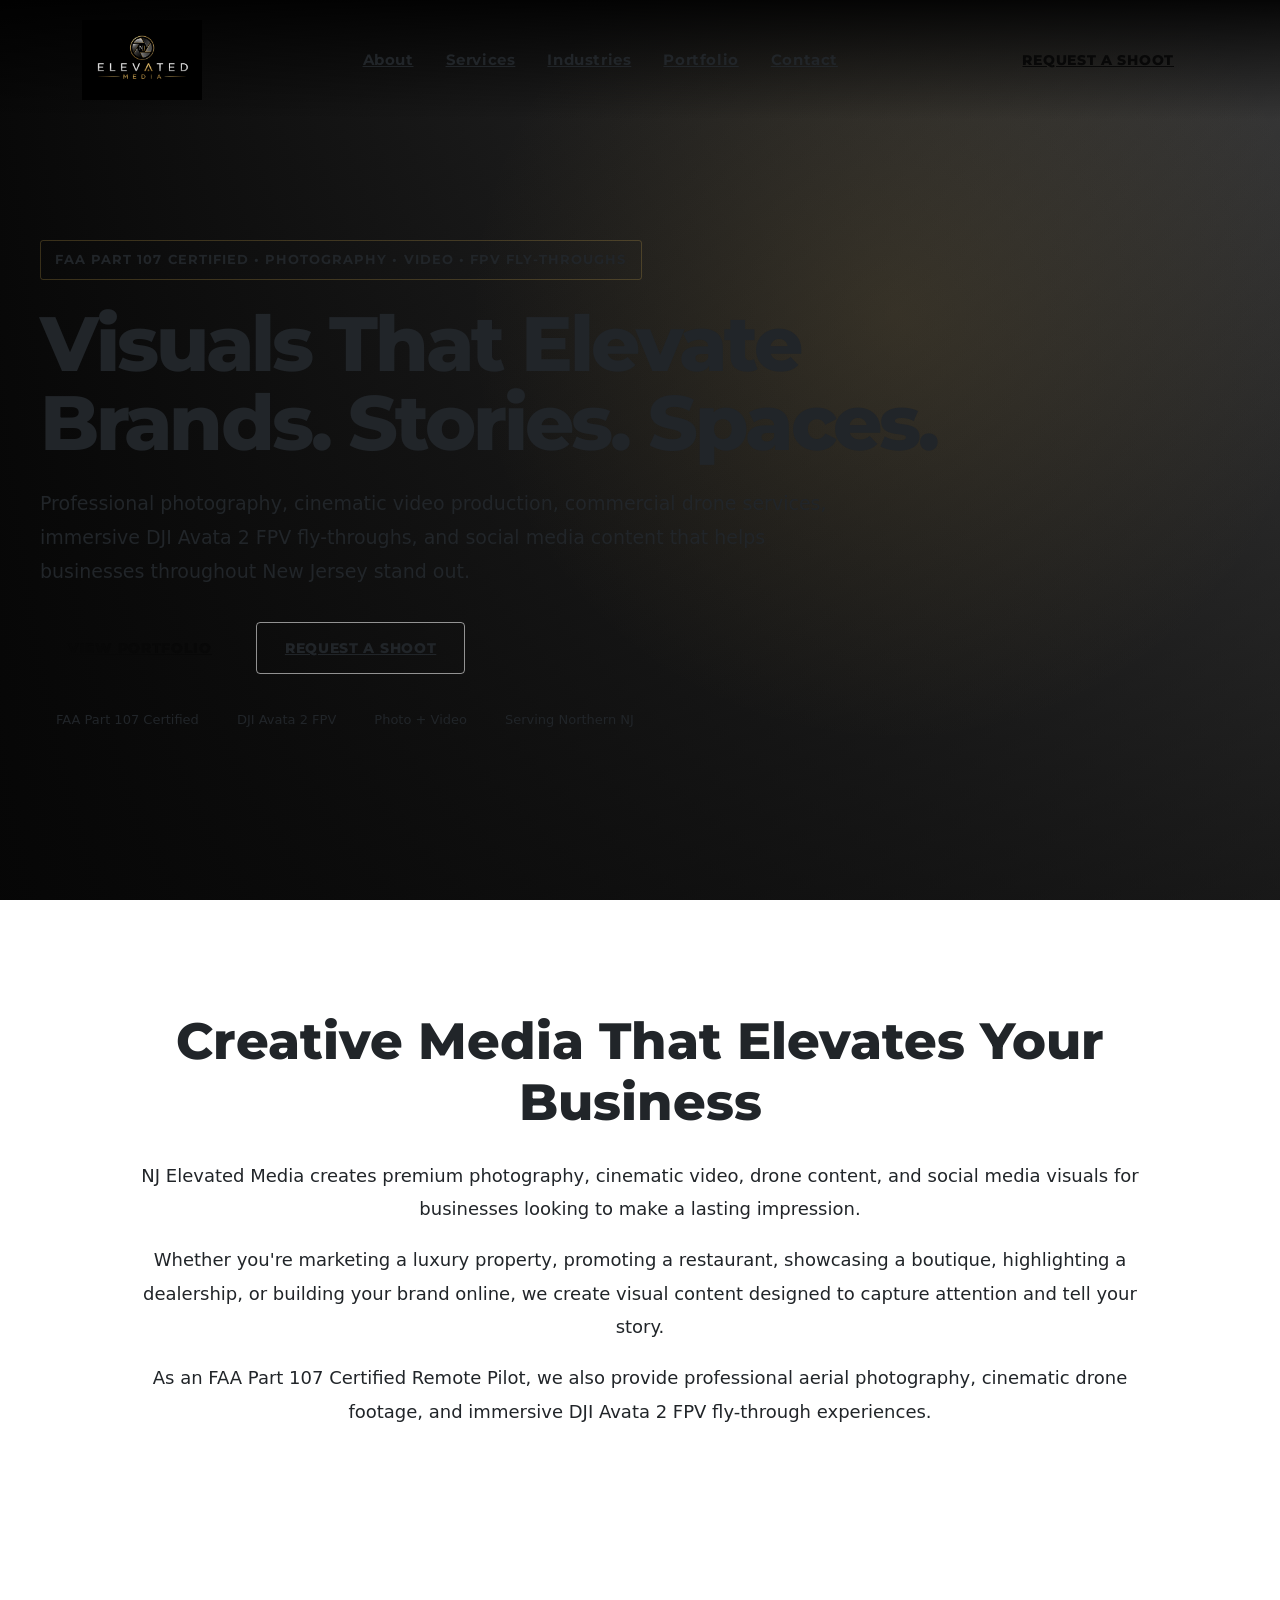
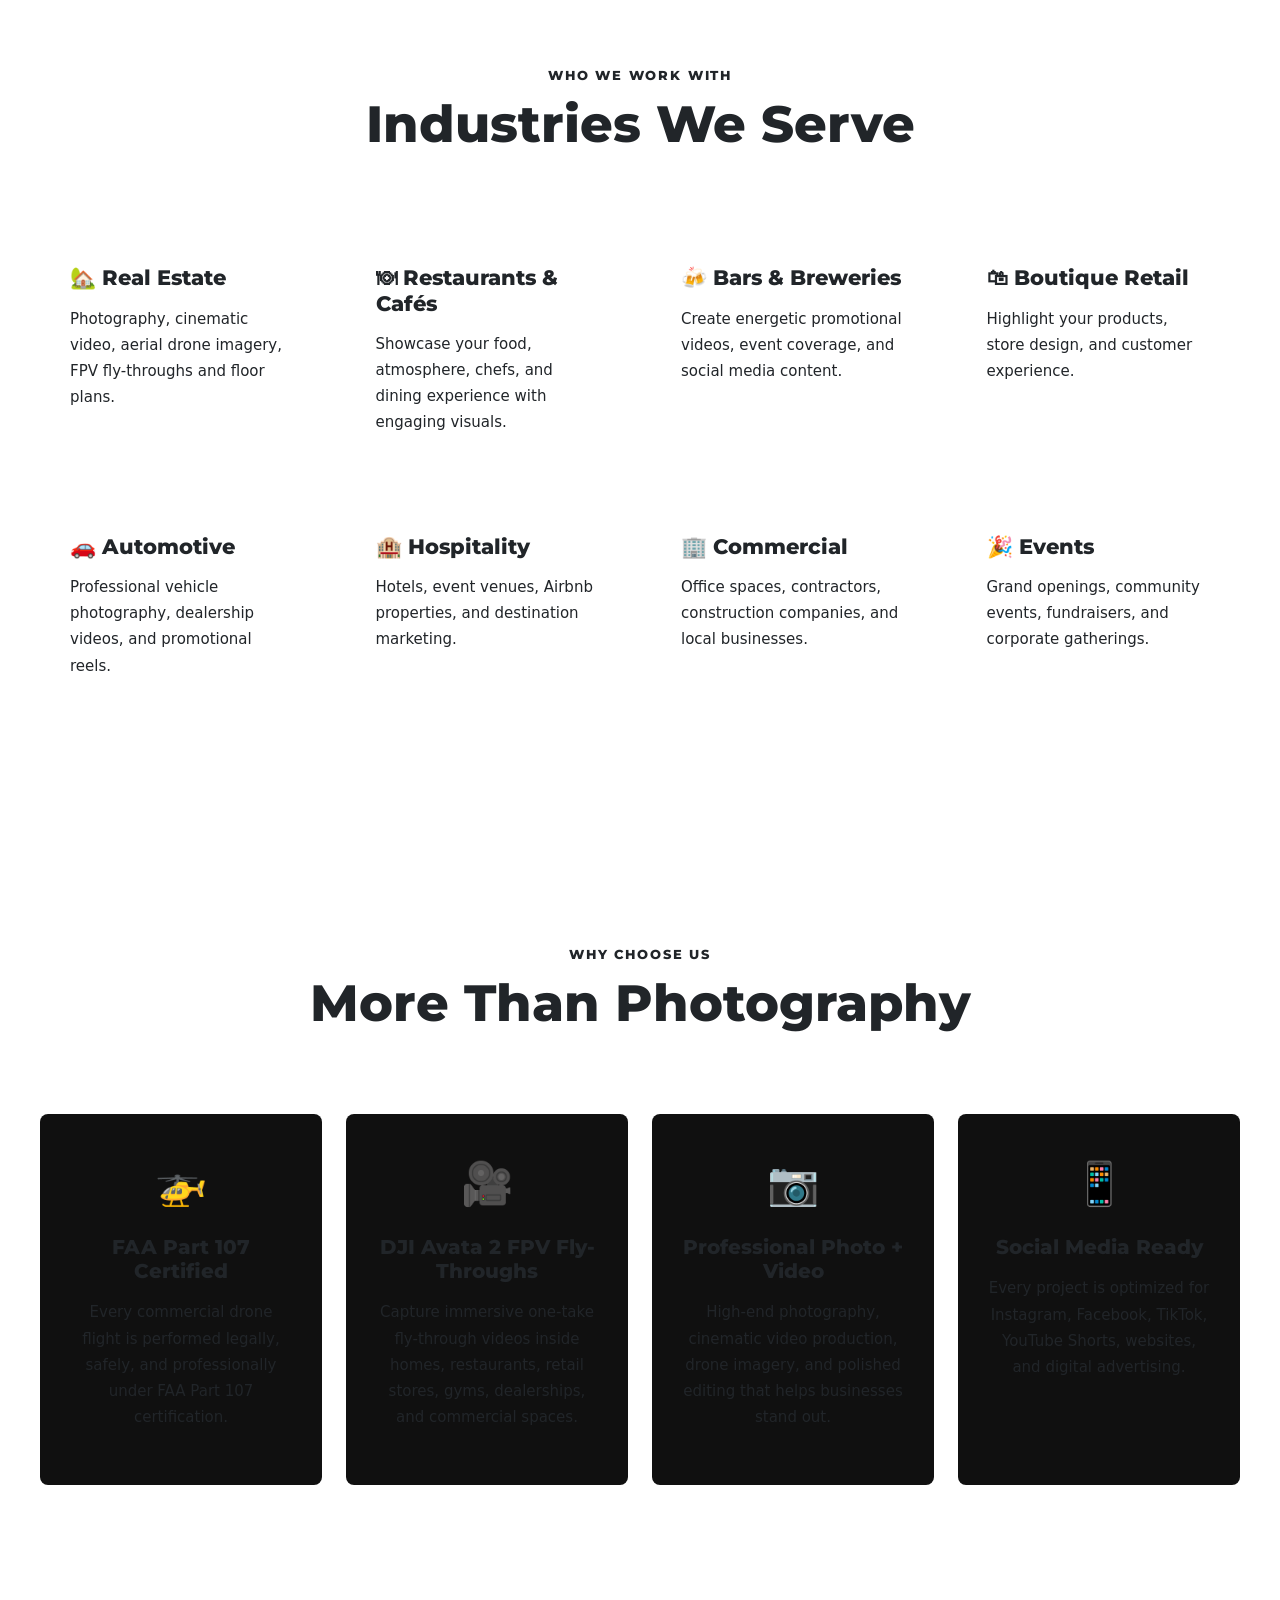
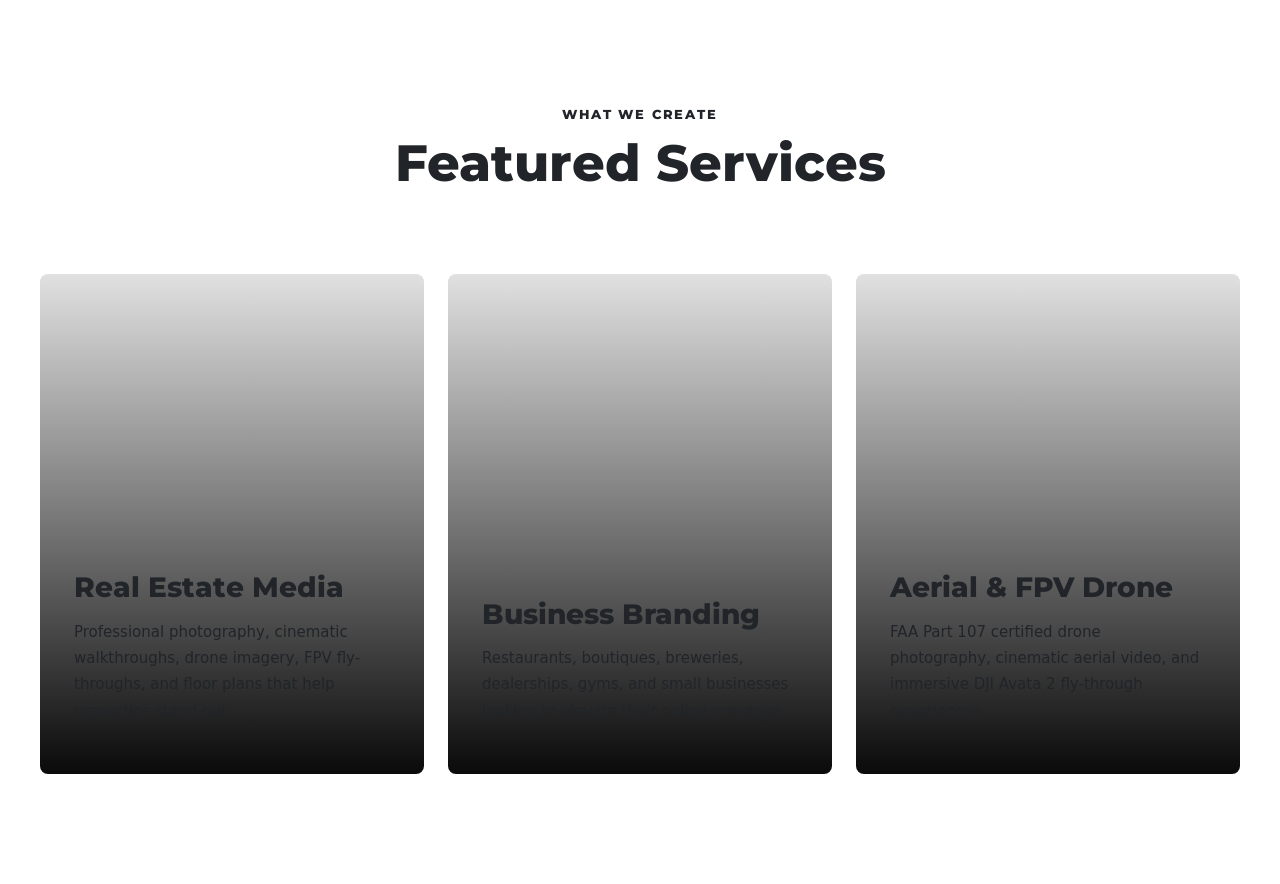
==== commit 57adc482: "Fixed index and style" ====
--- a/index.html
+++ b/index.html
@@ -1,51 +1,3 @@
-Skip to content
-Navigation Menu
- Platform
-Solutions
-Resources
-Open Source
-Enterprise
-Pricing
-
-Search or jump to...
-Sign in
-Sign up
-njelevatedmedia
-/
-nj-elevated-media
-Public
-Code
-Issues
-Pull requests
-Actions
-Projects
-Security and quality
-Insights
-Commit 84e5261
-njelevatedmedia
-njelevatedmedia
-committed
-4 days ago
-·
-Update index.html
-main
-1 parent 
-85b3585
- commit 
-84e5261
-1 file changed
-+41
-Lines changed: 41 additions & 0 deletions
-File tree
-
-index.html
-
- 
-‎index.html‎
-+41
-Lines changed: 41 additions & 0 deletions
-Original file line number	Diff line number	Diff line change
-@@ -1,324 +1,365 @@
 <!DOCTYPE html>
 <html lang="en">
 <head>
@@ -399,8 +351,4 @@
 
 </section>
 </body>
-0 commit comments
-Comments
-0
- (0)
-Please sign in to comment.
+</html>
--- a/style.css
+++ b/style.css
@@ -1,201 +1,1643 @@
-*{
-margin:0;
-padding:0;
-box-sizing:border-box;
-}
-
-body{
-
-background:#050505;
-color:white;
-font-family:'Poppins',sans-serif;
-
-}
-
-header{
-
-position:absolute;
-width:100%;
-z-index:1000;
-
-}
-
-.container{
-
-max-width:1400px;
-
-margin:auto;
-
-display:flex;
-
-justify-content:space-between;
-
-align-items:center;
-
-padding:20px 40px;
-
-}
-
-.logo img{
-
-    height:85px;
-    height:130px;
-
-}
-
+
+the website you've helped me build is messed up and looks like this. Even though I reverted back and it seemed like it was fine after. looks like it's messed up.
+
+
+
+Pasted text.txt
+Document
+
+
+
+index(1).html
+File
+
+style(1).css
+File
+
+Screenshot 2026-07-22 at 10.00.06 PM.png
+
+Yes — this confirms it.
+Your actual index.html file is corrupted. It starts with GitHub webpage text instead of HTML.
+
+A valid index.html must begin with:
+
+<!DOCTYPE html>
+<html lang="en">
+But yours begins with:
+Skip to content
+Navigation Menu
+Platform
+Solutions
+...
+That is why the browser is showing GitHub text at the top of your website.
+Fix it now
+In VS Code:
+Open index.html.
+Press Command + F.
+Search for:
+<!DOCTYPE html>
+Delete everything above <!DOCTYPE html>.
+Your first line must become:
+<!DOCTYPE html>
+Then scroll to the very bottom of index.html.
+Your file should end with:
+
+</body>
+</html>
+Delete anything after </html>, including text such as:
+0 commit comments
+Comments
+Please sign in to comment
+Your uploaded version currently appears to be missing </html>, so add it immediately after </body>:
+</body>
+</html>
+Your style.css is also corrupted
+Open style.css and search for:
+@@
+Lines like this are GitHub comparison markers:
 @@ -122,7 +122,7 @@
-
-height:100%;
-
-    background:rgba(0,0,0,.65);
-    background:rgba(5,5,5,.92);
-
-}
-
-@@ -216,7 +216,7 @@
-}
-
-.logo img{
-    height:95px;
-    height:80px;
-}
-
-.eyebrow{
-@@ -561,13 +561,133 @@
-border:1px solid rgba(200,162,75,.25);
-
-}
-.logo img{
-
-@media(max-width:900px){
-    height:90px;
-
-.showcase-grid{
-/* ==========================
+They are invalid CSS and must be removed.
+However, the stylesheet also has duplicated rules, broken braces, and a malformed mobile section. Rather than deleting only the @@ lines, we should restore the entire CSS from a clean version.
+
+First fix index.html using the steps above, save with Command + S, and open it using Live Server. The GitHub text at the top should disappear, although the styling may remain broken until we repair style.css.
+
+ok lets repair style.css.. I removed all he lines with @@ but there's still issues based on the #7 after style.css in the explorer
+
+
+Analysis paused
+
+
+style(2).css
+File
+this is latest style.css
+
+I don’t see the updated style.css attached yet.
+Please drag the latest style.css file into the chat again, or paste the full contents here. Once it comes through, I’ll identify the remaining 7 errors and give you the corrected file.
+
+I just did
+
+
+Analyzed
+I rebuilt the stylesheet from scratch to remove all broken braces, missing selectors, duplicated rules, and corrupted GitHub diff content.
+style.css
+
+Replace your current file in VS Code:
+
+Download the repaired file.
+Open your NJ-ELEVATED-MEDIA folder in Finder.
+Replace the existing style.css with this new one.
+In VS Code, confirm the file is named exactly style.css.
+Save, then open with Live Server.
+The red problem count beside style.css should disappear. After it looks correct in Live Server, commit and push the replacement to GitHub. 
+
+Library
+/
+style.css
+
+
+/* =========================
+   NJ ELEVATED MEDIA
+   CLEAN MASTER STYLESHEET
+========================= */
+
+:root {
+    --black: #050505;
+    --black-soft: #0d0d0d;
+    --panel: #121212;
+    --gold: #c8a24b;
+    --gold-light: #e0c675;
+    --white: #ffffff;
+    --text: #e8e8e8;
+    --muted: #b8b8b8;
+    --border: rgba(200, 162, 75, 0.25);
+}
+
+* {
+    margin: 0;
+    padding: 0;
+    box-sizing: border-box;
+}
+
+html {
+    scroll-behavior: smooth;
+}
+
+body {
+    background: var(--black);
+    color: var(--white);
+    font-family: "Poppins", sans-serif;
+    line-height: 1.6;
+    overflow-x: hidden;
+}
+
+img {
+    max-width: 100%;
+    display: block;
+}
+
+a {
+    color: inherit;
+    text-decoration: none;
+}
+
+section {
+    position: relative;
+}
+
+.container {
+    width: min(1400px, calc(100% - 80px));
+    margin: 0 auto;
+}
+
+/* =========================
+   HEADER / NAVIGATION
+========================= */
+
+header {
+    position: absolute;
+    top: 0;
+    left: 0;
+    width: 100%;
+    z-index: 1000;
+    background: linear-gradient(
+        to bottom,
+        rgba(0, 0, 0, 0.9),
+        rgba(0, 0, 0, 0)
+    );
+}
+
+header .container {
+    min-height: 120px;
+    display: flex;
+    justify-content: space-between;
+    align-items: center;
+    gap: 30px;
+}
+
+.logo {
+    flex-shrink: 0;
+}
+
+.logo img {
+    width: auto;
+    height: 95px;
+    object-fit: contain;
+}
+
+nav {
+    display: flex;
+    align-items: center;
+    justify-content: center;
+    gap: 32px;
+}
+
+nav a {
+    color: var(--white);
+    font-family: "Montserrat", sans-serif;
+    font-size: 15px;
+    font-weight: 700;
+    letter-spacing: 0.04em;
+    transition: color 0.25s ease;
+}
+
+nav a:hover {
+    color: var(--gold);
+}
+
+.cta-button {
+    display: inline-flex;
+    align-items: center;
+    justify-content: center;
+    min-height: 48px;
+    padding: 0 24px;
+    border: 1px solid var(--gold);
+    border-radius: 4px;
+    background: var(--gold);
+    color: #080808;
+    font-family: "Montserrat", sans-serif;
+    font-size: 14px;
+    font-weight: 800;
+    text-transform: uppercase;
+    letter-spacing: 0.05em;
+    white-space: nowrap;
+    transition: transform 0.25s ease, background 0.25s ease;
+}
+
+.cta-button:hover {
+    background: var(--gold-light);
+    transform: translateY(-2px);
+}
+
+/* =========================
+   HERO
+========================= */
+
+.hero {
+    min-height: 100vh;
+    display: flex;
+    align-items: center;
+    padding: 170px 0 100px;
+    background:
+        linear-gradient(rgba(5, 5, 5, 0.62), rgba(5, 5, 5, 0.86)),
+        url("images/hero/hero.jpg") center center / cover no-repeat;
+}
+
+.hero .overlay {
+    position: absolute;
+    inset: 0;
+    background:
+        radial-gradient(circle at 70% 35%, rgba(200, 162, 75, 0.12), transparent 40%),
+        linear-gradient(90deg, rgba(5, 5, 5, 0.96) 0%, rgba(5, 5, 5, 0.72) 48%, rgba(5, 5, 5, 0.45) 100%);
+}
+
+.hero-content {
+    position: relative;
+    z-index: 2;
+    width: min(1400px, calc(100% - 80px));
+    margin: 0 auto;
+    max-width: 920px;
+    margin-left: max(40px, calc((100vw - 1400px) / 2));
+}
+
+.eyebrow {
+    display: inline-block;
+    margin-bottom: 24px;
+    padding: 9px 14px;
+    border: 1px solid var(--border);
+    border-radius: 3px;
+    color: var(--gold-light);
+    font-family: "Montserrat", sans-serif;
+    font-size: 13px;
+    font-weight: 700;
+    letter-spacing: 0.08em;
+    text-transform: uppercase;
+}
+
+.hero h1 {
+    max-width: 900px;
+    margin-bottom: 24px;
+    font-family: "Montserrat", sans-serif;
+    font-size: clamp(52px, 6vw, 88px);
+    font-weight: 800;
+    line-height: 1.03;
+    letter-spacing: -0.04em;
+}
+
+.hero-text {
+    max-width: 820px;
+    margin-bottom: 34px;
+    color: var(--text);
+    font-size: 19px;
+    line-height: 1.8;
+}
+
+.buttons {
+    display: flex;
+    flex-wrap: wrap;
+    gap: 16px;
+    margin-bottom: 36px;
+}
+
+.primary,
+.secondary {
+    display: inline-flex;
+    align-items: center;
+    justify-content: center;
+    min-height: 52px;
+    padding: 0 28px;
+    border-radius: 4px;
+    font-family: "Montserrat", sans-serif;
+    font-size: 14px;
+    font-weight: 800;
+    text-transform: uppercase;
+    letter-spacing: 0.05em;
+    transition: transform 0.25s ease, background 0.25s ease, color 0.25s ease;
+}
+
+.primary {
+    background: var(--gold);
+    color: #080808;
+    border: 1px solid var(--gold);
+}
+
+.secondary {
+    background: transparent;
+    color: var(--white);
+    border: 1px solid rgba(255, 255, 255, 0.55);
+}
+
+.primary:hover,
+.secondary:hover {
+    transform: translateY(-2px);
+}
+
+.primary:hover {
+    background: var(--gold-light);
+}
+
+.secondary:hover {
+    border-color: var(--gold);
+    color: var(--gold-light);
+}
+
+.trust {
+    display: flex;
+    flex-wrap: wrap;
+    gap: 12px 22px;
+    color: var(--muted);
+    font-size: 13px;
+    font-weight: 500;
+}
+
+.trust span {
+    position: relative;
+    padding-left: 16px;
+}
+
+.trust span::before {
+    content: "";
+    position: absolute;
+    left: 0;
+    top: 0.62em;
+    width: 6px;
+    height: 6px;
+    border-radius: 50%;
+    background: var(--gold);
+}
+
+/* =========================
+   SHARED SECTION STYLES
+========================= */
+
+.about,
+.industries,
+.features,
+.showcase {
+    padding: 110px 0;
+}
+
+.section-title {
+    width: min(1400px, calc(100% - 80px));
+    margin: 0 auto 58px;
+    text-align: center;
+}
+
+.section-title > p {
+    margin-bottom: 10px;
+    color: var(--gold);
+    font-family: "Montserrat", sans-serif;
+    font-size: 13px;
+    font-weight: 800;
+    letter-spacing: 0.14em;
+}
+
+.section-title h2 {
+    font-family: "Montserrat", sans-serif;
+    font-size: clamp(38px, 4vw, 58px);
+    font-weight: 800;
+    line-height: 1.15;
+}
+
+.section-title span {
+    display: block;
+    width: 76px;
+    height: 3px;
+    margin: 20px auto 0;
+    background: var(--gold);
+}
+
+/* =========================
+   ABOUT
+========================= */
+
+.about {
+    background: var(--black-soft);
+}
+
+.about-container {
+    display: flex;
+    justify-content: center;
+}
+
+.about-text {
+    max-width: 1000px;
+    text-align: center;
+}
+
+.about h2 {
+    margin-bottom: 26px;
+    font-family: "Montserrat", sans-serif;
+    font-size: clamp(38px, 4vw, 56px);
+    font-weight: 800;
+    line-height: 1.2;
+}
+
+.about p {
+    margin-bottom: 18px;
+    color: var(--text);
+    font-size: 18px;
+    line-height: 1.85;
+}
+
+/* =========================
+   INDUSTRIES
+========================= */
+
+.industries {
+    background: var(--black);
+}
+
+.industry-grid {
+    width: min(1400px, calc(100% - 80px));
+    margin: 0 auto;
+    display: grid;
+    grid-template-columns: repeat(4, minmax(0, 1fr));
+    gap: 22px;
+}
+
+.industry-card {
+    min-height: 210px;
+    padding: 30px;
+    border: 1px solid var(--border);
+    border-radius: 8px;
+    background:
+        linear-gradient(145deg, rgba(255, 255, 255, 0.035), rgba(255, 255, 255, 0.01)),
+        var(--panel);
+    transition: transform 0.25s ease, border-color 0.25s ease;
+}
+
+.industry-card:hover {
+    transform: translateY(-6px);
+    border-color: rgba(200, 162, 75, 0.7);
+}
+
+.industry-card h3 {
+    margin-bottom: 15px;
+    font-family: "Montserrat", sans-serif;
+    font-size: 21px;
+    font-weight: 800;
+}
+
+.industry-card p {
+    color: var(--muted);
+    font-size: 15px;
+    line-height: 1.75;
+}
+
+/* =========================
+   FEATURES
+========================= */
+
+.features {
+    background: var(--black-soft);
+}
+
+.feature-grid {
+    width: min(1400px, calc(100% - 80px));
+    margin: 0 auto;
+    display: grid;
+    grid-template-columns: repeat(4, minmax(0, 1fr));
+    gap: 24px;
+}
+
+.feature {
+    padding: 38px 28px;
+    border: 1px solid var(--border);
+    border-radius: 8px;
+    background: #101010;
+    text-align: center;
+    transition: transform 0.25s ease, border-color 0.25s ease;
+}
+
+.feature:hover {
+    transform: translateY(-6px);
+    border-color: rgba(200, 162, 75, 0.75);
+}
+
+.icon {
+    margin-bottom: 20px;
+    font-size: 42px;
+}
+
+.feature h3 {
+    margin-bottom: 16px;
+    font-family: "Montserrat", sans-serif;
+    font-size: 20px;
+    font-weight: 800;
+}
+
+.feature p {
+    color: var(--muted);
+    font-size: 15px;
+    line-height: 1.75;
+}
+
+/* =========================
+   SHOWCASE / PORTFOLIO
+========================= */
+
+.showcase {
+    background: var(--black);
+}
+
+.showcase-grid {
+    width: min(1400px, calc(100% - 80px));
+    margin: 0 auto;
+    display: grid;
+    grid-template-columns: repeat(3, minmax(0, 1fr));
+    gap: 24px;
+}
+
+.showcase-card {
+    position: relative;
+    min-height: 500px;
+    overflow: hidden;
+    border: 1px solid var(--border);
+    border-radius: 8px;
+    background-position: center;
+    background-size: cover;
+    isolation: isolate;
+}
+
+.showcase-card::before {
+    content: "";
+    position: absolute;
+    inset: 0;
+    z-index: -1;
+    background: linear-gradient(
+        to top,
+        rgba(5, 5, 5, 0.98) 0%,
+        rgba(5, 5, 5, 0.55) 50%,
+        rgba(5, 5, 5, 0.12) 100%
+    );
+    transition: background 0.3s ease;
+}
+
+.showcase-card:hover::before {
+    background: linear-gradient(
+        to top,
+        rgba(5, 5, 5, 0.98) 0%,
+        rgba(5, 5, 5, 0.7) 62%,
+        rgba(5, 5, 5, 0.25) 100%
+    );
+}
+
+.real-estate {
+    background-image: url("images/portfolio/real-estate.jpg");
+}
+
+.business {
+    background-image: url("images/portfolio/business.jpg");
+}
+
+.drone {
+    background-image: url("images/portfolio/drone.jpg");
+}
+
+.showcase-overlay {
+    position: absolute;
+    left: 0;
+    right: 0;
+    bottom: 0;
+    padding: 34px;
+}
+
+.showcase-overlay h3 {
+    margin-bottom: 14px;
+    font-family: "Montserrat", sans-serif;
+    font-size: 28px;
+    font-weight: 800;
+}
+
+.showcase-overlay p {
+    color: var(--text);
+    font-size: 15px;
+    line-height: 1.75;
+}
+
+/* =========================
+   TABLET
+========================= */
+
+@media (max-width: 1100px) {
+    header .container {
+        width: min(100% - 40px, 1000px);
+    }
+
+    nav {
+        gap: 18px;
+    }
+
+    nav a {
+        font-size: 13px;
+    }
+
+    .industry-grid,
+    .feature-grid {
+        grid-template-columns: repeat(2, minmax(0, 1fr));
+    }
+
+    .showcase-grid {
+        grid-template-columns: repeat(2, minmax(0, 1fr));
+    }
+
+    .showcase-card:last-child {
+        grid-column: 1 / -1;
+    }
+}
+
+/* =========================
    MOBILE
-========================== */
-
-grid-template-columns:1fr;
+========================= */
+
 @media (max-width: 900px) {
-
-}
-    /* Navigation */
-
-    .container{
-
-        flex-direction:column;
-
-        padding:20px;
-
-        gap:20px;
-
-    }
-
-    nav{
-
-        flex-wrap:wrap;
-
-        justify-content:center;
-
-        gap:18px;
-
-    }
-
-    nav a{
-
-        font-size:17px;
-
-    }
-
-    .cta-button{
-
-        width:100%;
-
-        text-align:center;
-
-    }
-
-    /* Logo */
-
-    .logo img{
-
-        height:120px;
-
+    .container,
+    .section-title,
+    .industry-grid,
+    .feature-grid,
+    .showcase-grid {
+        width: min(100% - 36px, 720px);
+    }
+
+    header {
+        position: relative;
+        background: #050505;
+        border-bottom: 1px solid var(--border);
+    }
+
+    header .container {
+        width: min(100% - 30px, 720px);
+        min-height: auto;
+        padding: 14px 0 18px;
+        flex-direction: column;
+        gap: 14px;
+    }
+
+    .logo img {
+        height: 90px;
+    }
+
+    nav {
+        width: 100%;
+        flex-wrap: wrap;
+        gap: 10px 20px;
+    }
+
+    nav a {
+        font-size: 13px;
+    }
+
+    .cta-button {
+        width: 100%;
+        min-height: 46px;
+    }
+
+    .hero {
+        min-height: auto;
+        padding: 90px 0;
+        background-position: center;
+    }
+
+    .hero .overlay {
+        background: rgba(5, 5, 5, 0.86);
+    }
+
+    .hero-content {
+        width: min(100% - 36px, 720px);
+        max-width: none;
+        margin: 0 auto;
+        text-align: center;
+    }
+
+    .eyebrow {
+        font-size: 11px;
+        line-height: 1.5;
+    }
+
+    .hero h1 {
+        font-size: clamp(40px, 11vw, 60px);
+    }
+
+    .hero-text {
+        font-size: 17px;
+    }
+
+    .buttons {
+        justify-content: center;
+    }
+
+    .trust {
+        justify-content: center;
+    }
+
+    .about,
+    .industries,
+    .features,
+    .showcase {
+        padding: 80px 0;
+    }
+
+    .section-title {
+        margin-bottom: 42px;
+    }
+
+    .industry-grid,
+    .feature-grid,
+    .showcase-grid {
+        grid-template-columns: 1fr;
+    }
+
+    .showcase-card:last-child {
+        grid-column: auto;
+    }
+
+    .showcase-card {
+        min-height: 430px;
+    }
+}
+
+@media (max-width: 560px) {
+    nav {
+        gap: 8px 14px;
+    }
+
+    nav a {
+        font-size: 12px;
+    }
+
+    .hero {
+        padding: 70px 0;
+    }
+
+    .hero h1 {
+        font-size: 39px;
+    }
+
+    .hero-text,
+    .about p {
+        font-size: 16px;
+    }
+
+    .buttons {
+        flex-direction: column;
+    }
+
+    .primary,
+    .secondary {
+        width: 100%;
+    }
+
+    .trust {
+        flex-direction: column;
+        align-items: center;
+        gap: 9px;
+    }
+
+    .section-title h2,
+    .about h2 {
+        font-size: 34px;
+    }
+
+    .industry-card,
+    .feature {
+        padding: 26px 22px;
+    }
+
+    .showcase-overlay {
+        padding: 25px;
+    }
+
+    .showcase-overlay h3 {
+        font-size: 24px;
+    }
+}
+Library
+/
+style.css
+
+
+/* =========================
+   NJ ELEVATED MEDIA
+   CLEAN MASTER STYLESHEET
+========================= */
+
+:root {
+    --black: #050505;
+    --black-soft: #0d0d0d;
+    --panel: #121212;
+    --gold: #c8a24b;
+    --gold-light: #e0c675;
+    --white: #ffffff;
+    --text: #e8e8e8;
+    --muted: #b8b8b8;
+    --border: rgba(200, 162, 75, 0.25);
+}
+
+* {
+    margin: 0;
+    padding: 0;
+    box-sizing: border-box;
+}
+
+html {
+    scroll-behavior: smooth;
+}
+
+body {
+    background: var(--black);
+    color: var(--white);
+    font-family: "Poppins", sans-serif;
+    line-height: 1.6;
+    overflow-x: hidden;
+}
+
+img {
+    max-width: 100%;
+    display: block;
+}
+
+a {
+    color: inherit;
+    text-decoration: none;
+}
+
+section {
+    position: relative;
+}
+
+.container {
+    width: min(1400px, calc(100% - 80px));
+    margin: 0 auto;
+}
+
+/* =========================
+   HEADER / NAVIGATION
+========================= */
+
+header {
+    position: absolute;
+    top: 0;
+    left: 0;
+    width: 100%;
+    z-index: 1000;
+    background: linear-gradient(
+        to bottom,
+        rgba(0, 0, 0, 0.9),
+        rgba(0, 0, 0, 0)
+    );
+}
+
+header .container {
+    min-height: 120px;
+    display: flex;
+    justify-content: space-between;
+    align-items: center;
+    gap: 30px;
+}
+
+.logo {
+    flex-shrink: 0;
+}
+
+.logo img {
+    width: auto;
+    height: 95px;
+    object-fit: contain;
+}
+
+nav {
+    display: flex;
+    align-items: center;
+    justify-content: center;
+    gap: 32px;
+}
+
+nav a {
+    color: var(--white);
+    font-family: "Montserrat", sans-serif;
+    font-size: 15px;
+    font-weight: 700;
+    letter-spacing: 0.04em;
+    transition: color 0.25s ease;
+}
+
+nav a:hover {
+    color: var(--gold);
+}
+
+.cta-button {
+    display: inline-flex;
+    align-items: center;
+    justify-content: center;
+    min-height: 48px;
+    padding: 0 24px;
+    border: 1px solid var(--gold);
+    border-radius: 4px;
+    background: var(--gold);
+    color: #080808;
+    font-family: "Montserrat", sans-serif;
+    font-size: 14px;
+    font-weight: 800;
+    text-transform: uppercase;
+    letter-spacing: 0.05em;
+    white-space: nowrap;
+    transition: transform 0.25s ease, background 0.25s ease;
+}
+
+.cta-button:hover {
+    background: var(--gold-light);
+    transform: translateY(-2px);
+}
+
+/* =========================
+   HERO
+========================= */
+
+.hero {
+    min-height: 100vh;
+    display: flex;
+    align-items: center;
+    padding: 170px 0 100px;
+    background:
+        linear-gradient(rgba(5, 5, 5, 0.62), rgba(5, 5, 5, 0.86)),
+        url("images/hero/hero.jpg") center center / cover no-repeat;
+}
+
+.hero .overlay {
+    position: absolute;
+    inset: 0;
+    background:
+        radial-gradient(circle at 70% 35%, rgba(200, 162, 75, 0.12), transparent 40%),
+        linear-gradient(90deg, rgba(5, 5, 5, 0.96) 0%, rgba(5, 5, 5, 0.72) 48%, rgba(5, 5, 5, 0.45) 100%);
+}
+
+.hero-content {
+    position: relative;
+    z-index: 2;
+    width: min(1400px, calc(100% - 80px));
+    margin: 0 auto;
+    max-width: 920px;
+    margin-left: max(40px, calc((100vw - 1400px) / 2));
+}
+
+.eyebrow {
+    display: inline-block;
+    margin-bottom: 24px;
+    padding: 9px 14px;
+    border: 1px solid var(--border);
+    border-radius: 3px;
+    color: var(--gold-light);
+    font-family: "Montserrat", sans-serif;
+    font-size: 13px;
+    font-weight: 700;
+    letter-spacing: 0.08em;
+    text-transform: uppercase;
+}
+
+.hero h1 {
+    max-width: 900px;
+    margin-bottom: 24px;
+    font-family: "Montserrat", sans-serif;
+    font-size: clamp(52px, 6vw, 88px);
+    font-weight: 800;
+    line-height: 1.03;
+    letter-spacing: -0.04em;
+}
+
+.hero-text {
+    max-width: 820px;
+    margin-bottom: 34px;
+    color: var(--text);
+    font-size: 19px;
+    line-height: 1.8;
+}
+
+.buttons {
+    display: flex;
+    flex-wrap: wrap;
+    gap: 16px;
+    margin-bottom: 36px;
+}
+
+.primary,
+.secondary {
+    display: inline-flex;
+    align-items: center;
+    justify-content: center;
+    min-height: 52px;
+    padding: 0 28px;
+    border-radius: 4px;
+    font-family: "Montserrat", sans-serif;
+    font-size: 14px;
+    font-weight: 800;
+    text-transform: uppercase;
+    letter-spacing: 0.05em;
+    transition: transform 0.25s ease, background 0.25s ease, color 0.25s ease;
+}
+
+.primary {
+    background: var(--gold);
+    color: #080808;
+    border: 1px solid var(--gold);
+}
+
+.secondary {
+    background: transparent;
+    color: var(--white);
+    border: 1px solid rgba(255, 255, 255, 0.55);
+}
+
+.primary:hover,
+.secondary:hover {
+    transform: translateY(-2px);
+}
+
+.primary:hover {
+    background: var(--gold-light);
+}
+
+.secondary:hover {
+    border-color: var(--gold);
+    color: var(--gold-light);
+}
+
+.trust {
+    display: flex;
+    flex-wrap: wrap;
+    gap: 12px 22px;
+    color: var(--muted);
+    font-size: 13px;
+    font-weight: 500;
+}
+
+.trust span {
+    position: relative;
+    padding-left: 16px;
+}
+
+.trust span::before {
+    content: "";
+    position: absolute;
+    left: 0;
+    top: 0.62em;
+    width: 6px;
+    height: 6px;
+    border-radius: 50%;
+    background: var(--gold);
+}
+
+/* =========================
+   SHARED SECTION STYLES
+========================= */
+
+.about,
+.industries,
+.features,
+.showcase {
+    padding: 110px 0;
+}
+
+.section-title {
+    width: min(1400px, calc(100% - 80px));
+    margin: 0 auto 58px;
+    text-align: center;
+}
+
+.section-title > p {
+    margin-bottom: 10px;
+    color: var(--gold);
+    font-family: "Montserrat", sans-serif;
+    font-size: 13px;
+    font-weight: 800;
+    letter-spacing: 0.14em;
+}
+
+.section-title h2 {
+    font-family: "Montserrat", sans-serif;
+    font-size: clamp(38px, 4vw, 58px);
+    font-weight: 800;
+    line-height: 1.15;
+}
+
+.section-title span {
+    display: block;
+    width: 76px;
+    height: 3px;
+    margin: 20px auto 0;
+    background: var(--gold);
+}
+
+/* =========================
+   ABOUT
+========================= */
+
+.about {
+    background: var(--black-soft);
+}
+
+.about-container {
+    display: flex;
+    justify-content: center;
+}
+
+.about-text {
+    max-width: 1000px;
+    text-align: center;
+}
+
+.about h2 {
+    margin-bottom: 26px;
+    font-family: "Montserrat", sans-serif;
+    font-size: clamp(38px, 4vw, 56px);
+    font-weight: 800;
+    line-height: 1.2;
+}
+
+.about p {
+    margin-bottom: 18px;
+    color: var(--text);
+    font-size: 18px;
+    line-height: 1.85;
+}
+
+/* =========================
+   INDUSTRIES
+========================= */
+
+.industries {
+    background: var(--black);
+}
+
+.industry-grid {
+    width: min(1400px, calc(100% - 80px));
+    margin: 0 auto;
+    display: grid;
+    grid-template-columns: repeat(4, minmax(0, 1fr));
+    gap: 22px;
+}
+
+.industry-card {
+    min-height: 210px;
+    padding: 30px;
+    border: 1px solid var(--border);
+    border-radius: 8px;
+    background:
+        linear-gradient(145deg, rgba(255, 255, 255, 0.035), rgba(255, 255, 255, 0.01)),
+        var(--panel);
+    transition: transform 0.25s ease, border-color 0.25s ease;
+}
+
+.industry-card:hover {
+    transform: translateY(-6px);
+    border-color: rgba(200, 162, 75, 0.7);
+}
+
+.industry-card h3 {
+    margin-bottom: 15px;
+    font-family: "Montserrat", sans-serif;
+    font-size: 21px;
+    font-weight: 800;
+}
+
+.industry-card p {
+    color: var(--muted);
+    font-size: 15px;
+    line-height: 1.75;
+}
+
+/* =========================
+   FEATURES
+========================= */
+
+.features {
+    background: var(--black-soft);
+}
+
+.feature-grid {
+    width: min(1400px, calc(100% - 80px));
+    margin: 0 auto;
+    display: grid;
+    grid-template-columns: repeat(4, minmax(0, 1fr));
+    gap: 24px;
+}
+
+.feature {
+    padding: 38px 28px;
+    border: 1px solid var(--border);
+    border-radius: 8px;
+    background: #101010;
+    text-align: center;
+    transition: transform 0.25s ease, border-color 0.25s ease;
+}
+
+.feature:hover {
+    transform: translateY(-6px);
+    border-color: rgba(200, 162, 75, 0.75);
+}
+
+.icon {
+    margin-bottom: 20px;
+    font-size: 42px;
+}
+
+.feature h3 {
+    margin-bottom: 16px;
+    font-family: "Montserrat", sans-serif;
+    font-size: 20px;
+    font-weight: 800;
+}
+
+.feature p {
+    color: var(--muted);
+    font-size: 15px;
+    line-height: 1.75;
+}
+
+/* =========================
+   SHOWCASE / PORTFOLIO
+========================= */
+
+.showcase {
+    background: var(--black);
+}
+
+.showcase-grid {
+    width: min(1400px, calc(100% - 80px));
+    margin: 0 auto;
+    display: grid;
+    grid-template-columns: repeat(3, minmax(0, 1fr));
+    gap: 24px;
+}
+
+.showcase-card {
+    position: relative;
+    min-height: 500px;
+    overflow: hidden;
+    border: 1px solid var(--border);
+    border-radius: 8px;
+    background-position: center;
+    background-size: cover;
+    isolation: isolate;
+}
+
+.showcase-card::before {
+    content: "";
+    position: absolute;
+    inset: 0;
+    z-index: -1;
+    background: linear-gradient(
+        to top,
+        rgba(5, 5, 5, 0.98) 0%,
+        rgba(5, 5, 5, 0.55) 50%,
+        rgba(5, 5, 5, 0.12) 100%
+    );
+    transition: background 0.3s ease;
+}
+
+.showcase-card:hover::before {
+    background: linear-gradient(
+        to top,
+        rgba(5, 5, 5, 0.98) 0%,
+        rgba(5, 5, 5, 0.7) 62%,
+        rgba(5, 5, 5, 0.25) 100%
+    );
+}
+
+.real-estate {
+    background-image: url("images/portfolio/real-estate.jpg");
+}
+
+.business {
+    background-image: url("images/portfolio/business.jpg");
+}
+
+.drone {
+    background-image: url("images/portfolio/drone.jpg");
+}
+
+.showcase-overlay {
+    position: absolute;
+    left: 0;
+    right: 0;
+    bottom: 0;
+    padding: 34px;
+}
+
+.showcase-overlay h3 {
+    margin-bottom: 14px;
+    font-family: "Montserrat", sans-serif;
+    font-size: 28px;
+    font-weight: 800;
+}
+
+.showcase-overlay p {
+    color: var(--text);
+    font-size: 15px;
+    line-height: 1.75;
+}
+
+/* =========================
+   TABLET
+========================= */
+
+@media (max-width: 1100px) {
+    header .container {
+        width: min(100% - 40px, 1000px);
+    }
+
+    nav {
+        gap: 18px;
+    }
+
+    nav a {
+        font-size: 13px;
+    }
+
+    .industry-grid,
+    .feature-grid {
+        grid-template-columns: repeat(2, minmax(0, 1fr));
+    }
+
+    .showcase-grid {
+        grid-template-columns: repeat(2, minmax(0, 1fr));
+    }
+
+    .showcase-card:last-child {
+        grid-column: 1 / -1;
+    }
+}
+
+/* =========================
+   MOBILE
+========================= */
+
+@media (max-width: 900px) {
+    .container,
+    .section-title,
+    .industry-grid,
+    .feature-grid,
+    .showcase-grid {
+        width: min(100% - 36px, 720px);
+    }
+
+    header {
+        position: relative;
+        background: #050505;
+        border-bottom: 1px solid var(--border);
+    }
+
+    header .container {
+        width: min(100% - 30px, 720px);
+        min-height: auto;
+        padding: 14px 0 18px;
+        flex-direction: column;
+        gap: 14px;
+    }
+
+    .logo img {
+        height: 90px;
+    }
+
+    nav {
+        width: 100%;
+        flex-wrap: wrap;
+        gap: 10px 20px;
+    }
+
+    nav a {
+        font-size: 13px;
+    }
+
+    .cta-button {
+        width: 100%;
+        min-height: 46px;
+    }
+
+    .hero {
+        min-height: auto;
+        padding: 90px 0;
+        background-position: center;
+    }
+
+    .hero .overlay {
+        background: rgba(5, 5, 5, 0.86);
+    }
+
+    .hero-content {
+        width: min(100% - 36px, 720px);
+        max-width: none;
+        margin: 0 auto;
+        text-align: center;
+    }
+
+    .eyebrow {
+        font-size: 11px;
+        line-height: 1.5;
+    }
+
+    .hero h1 {
+        font-size: clamp(40px, 11vw, 60px);
+    }
+
+    .hero-text {
+        font-size: 17px;
+    }
+
+    .buttons {
+        justify-content: center;
+    }
+
+    .trust {
+        justify-content: center;
+    }
+
+    .about,
+    .industries,
+    .features,
+    .showcase {
+        padding: 80px 0;
+    }
+
+    .section-title {
+        margin-bottom: 42px;
+    }
+
+    .industry-grid,
+    .feature-grid,
+    .showcase-grid {
+        grid-template-columns: 1fr;
+    }
+
+    .showcase-card:last-child {
+        grid-column: auto;
+    }
+
+    .showcase-card {
+        min-height: 430px;
+    }
+}
+
+@media (max-width: 560px) {
+    nav {
+        gap: 8px 14px;
+    }
+
+    nav a {
+        font-size: 12px;
+    }
+
+    .hero {
+        padding: 70px 0;
+    }
+
+    .hero h1 {
+        font-size: 39px;
+    }
+
+    .hero-text,
+    .about p {
+        font-size: 16px;
+    }
+
+    .buttons {
+        flex-direction: column;
+    }
+
+    .primary,
+    .secondary {
+        width: 100%;
+    }
+
+    .trust {
+        flex-direction: column;
+        align-items: center;
+        gap: 9px;
+    }
+
+    .section-title h2,
+    .about h2 {
+        font-size: 34px;
+    }
+
+    .industry-card,
+    .feature {
+        padding: 26px 22px;
+    }
+
+    .showcase-overlay {
+        padding: 25px;
+    }
+
+    .showcase-overlay h3 {
+        font-size: 24px;
+    }
+}
+/* =========================
+   RESTORED LAYOUT OVERRIDES
+========================= */
+
+/* Desktop logo */
+.logo img {
+    height: 80px;
+    width: auto;
+}
+
+/* Dark hero overlay */
+.overlay {
+    position: absolute;
+    inset: 0;
+    width: 100%;
+    height: 100%;
+    background: rgba(5, 5, 5, 0.92);
+}
+
+/* Eyebrow border */
+.eyebrow {
+    border: 1px solid rgba(200, 162, 75, 0.25);
+}
+
+/* =========================
+   MOBILE
+========================= */
+
+@media (max-width: 900px) {
+
+    /* Navigation container */
+    header .container {
+        flex-direction: column;
+        padding: 20px;
+        gap: 20px;
+    }
+
+    nav {
+        display: flex;
+        flex-wrap: wrap;
+        justify-content: center;
+        gap: 18px;
+    }
+
+    nav a {
+        font-size: 17px;
+    }
+
+    .cta-button {
+        width: 100%;
+        text-align: center;
+    }
+
+    /* Mobile logo */
+    .logo img {
+        height: 120px;
+        width: auto;
     }
 
     /* Hero */
-
-    .hero{
-
-        padding:140px 20px 80px;
-
-        height:auto;
-
-        min-height:100vh;
-
-    }
-
-    .hero h1{
-
-        font-size:42px;
-
-    }
-
-    .hero-text{
-
-        font-size:18px;
-
-    }
-
-    .buttons{
-
-        flex-direction:column;
-
+    .hero {
+        padding: 140px 20px 80px;
+        height: auto;
+        min-height: 100vh;
+    }
+
+    .hero h1 {
+        font-size: 42px;
+    }
+
+    .hero-text {
+        font-size: 18px;
+    }
+
+    .buttons {
+        flex-direction: column;
     }
 
     .primary,
-    .secondary{
-
-        width:100%;
-
-        text-align:center;
-
-    }
-
-    .trust{
-
-        gap:15px;
-
-        font-size:13px;
-
-    }
-
-    /* Sections */
-
-    .section-title h2{
-
-        font-size:36px;
-
-    }
-
-    .about h2{
-
-        font-size:36px;
-
-    }
-
-    .about p{
-
-        font-size:18px;
-
-    }
-
+    .secondary {
+        width: 100%;
+        text-align: center;
+    }
+
+    .trust {
+        gap: 15px;
+        font-size: 13px;
+    }
+
+    /* Section headings */
+    .section-title h2 {
+        font-size: 36px;
+    }
+
+    .about h2 {
+        font-size: 36px;
+    }
+
+    .about p {
+        font-size: 18px;
+    }
+
+    /* Single-column mobile cards */
     .feature-grid,
     .industry-grid,
-    .showcase-grid{
-
-        grid-template-columns:1fr;
-
-    }
-
+    .showcase-grid {
+        grid-template-columns: 1fr;
+    }
 }
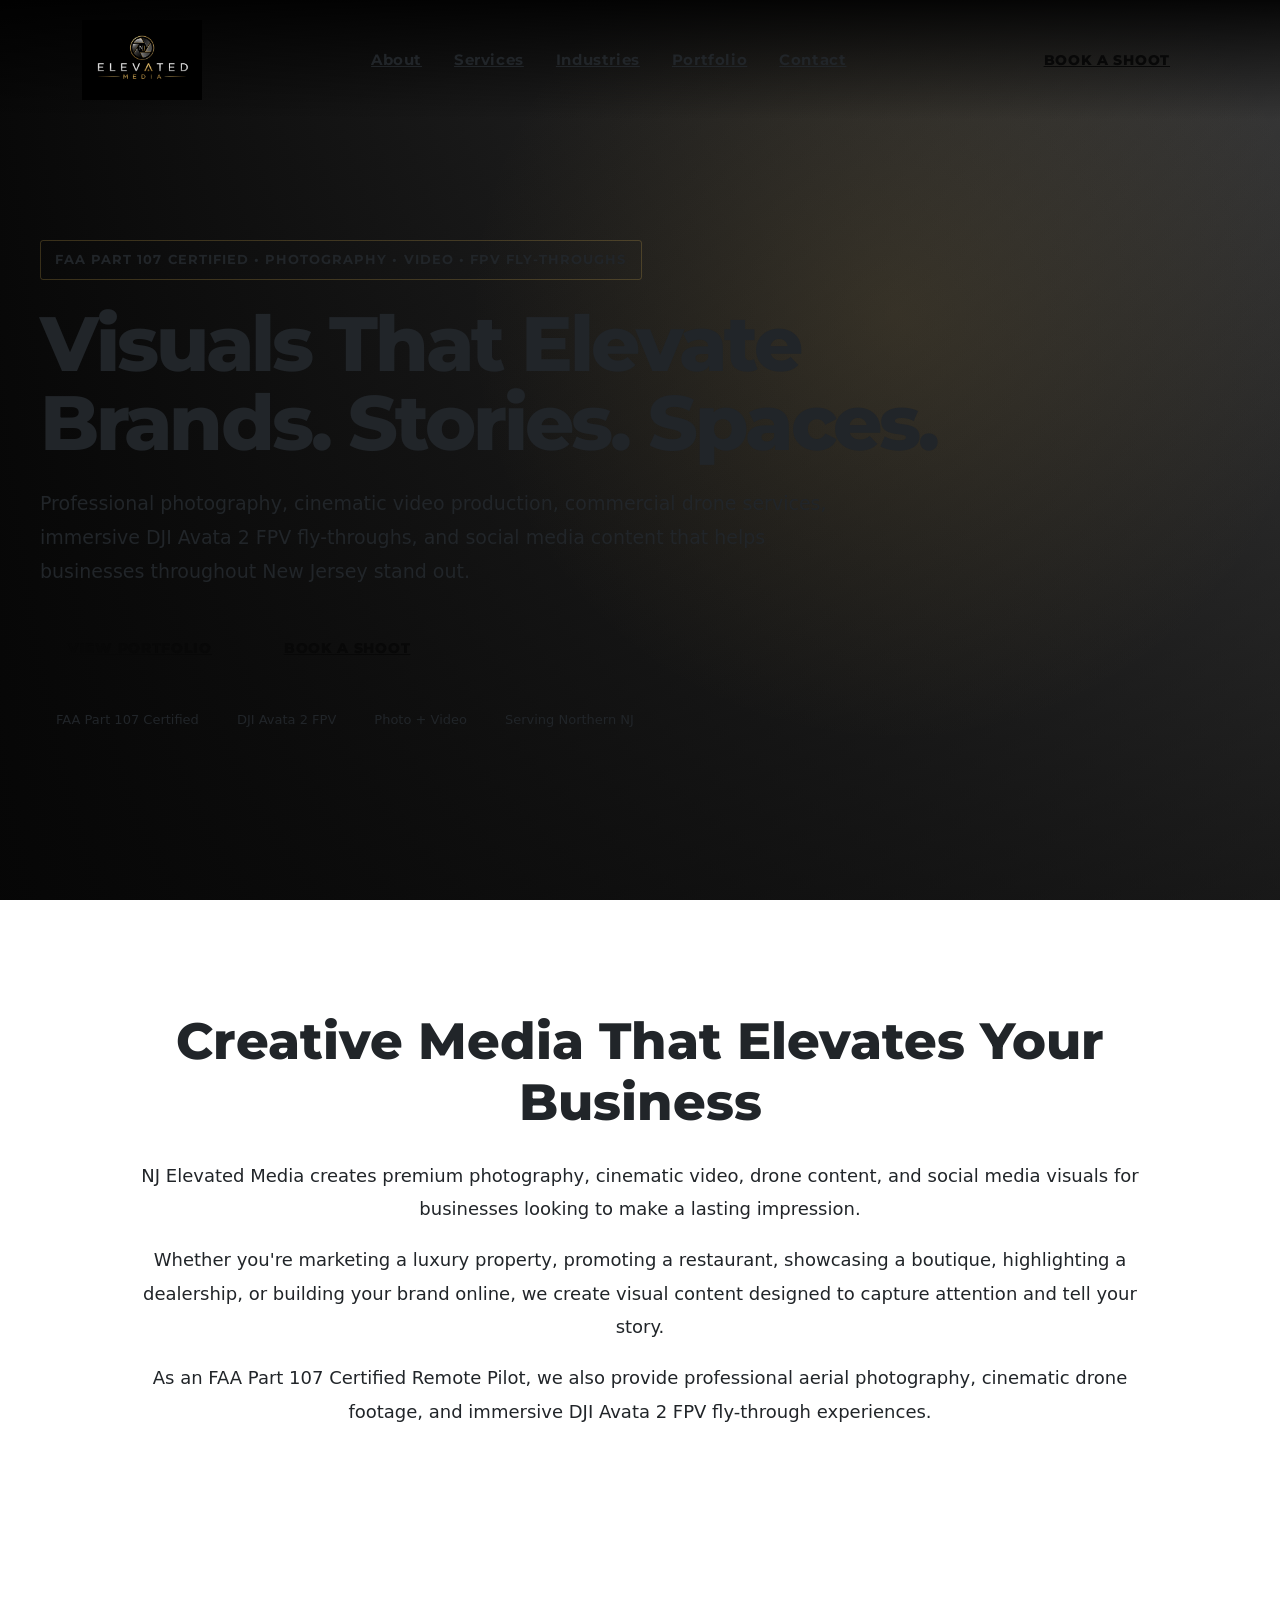
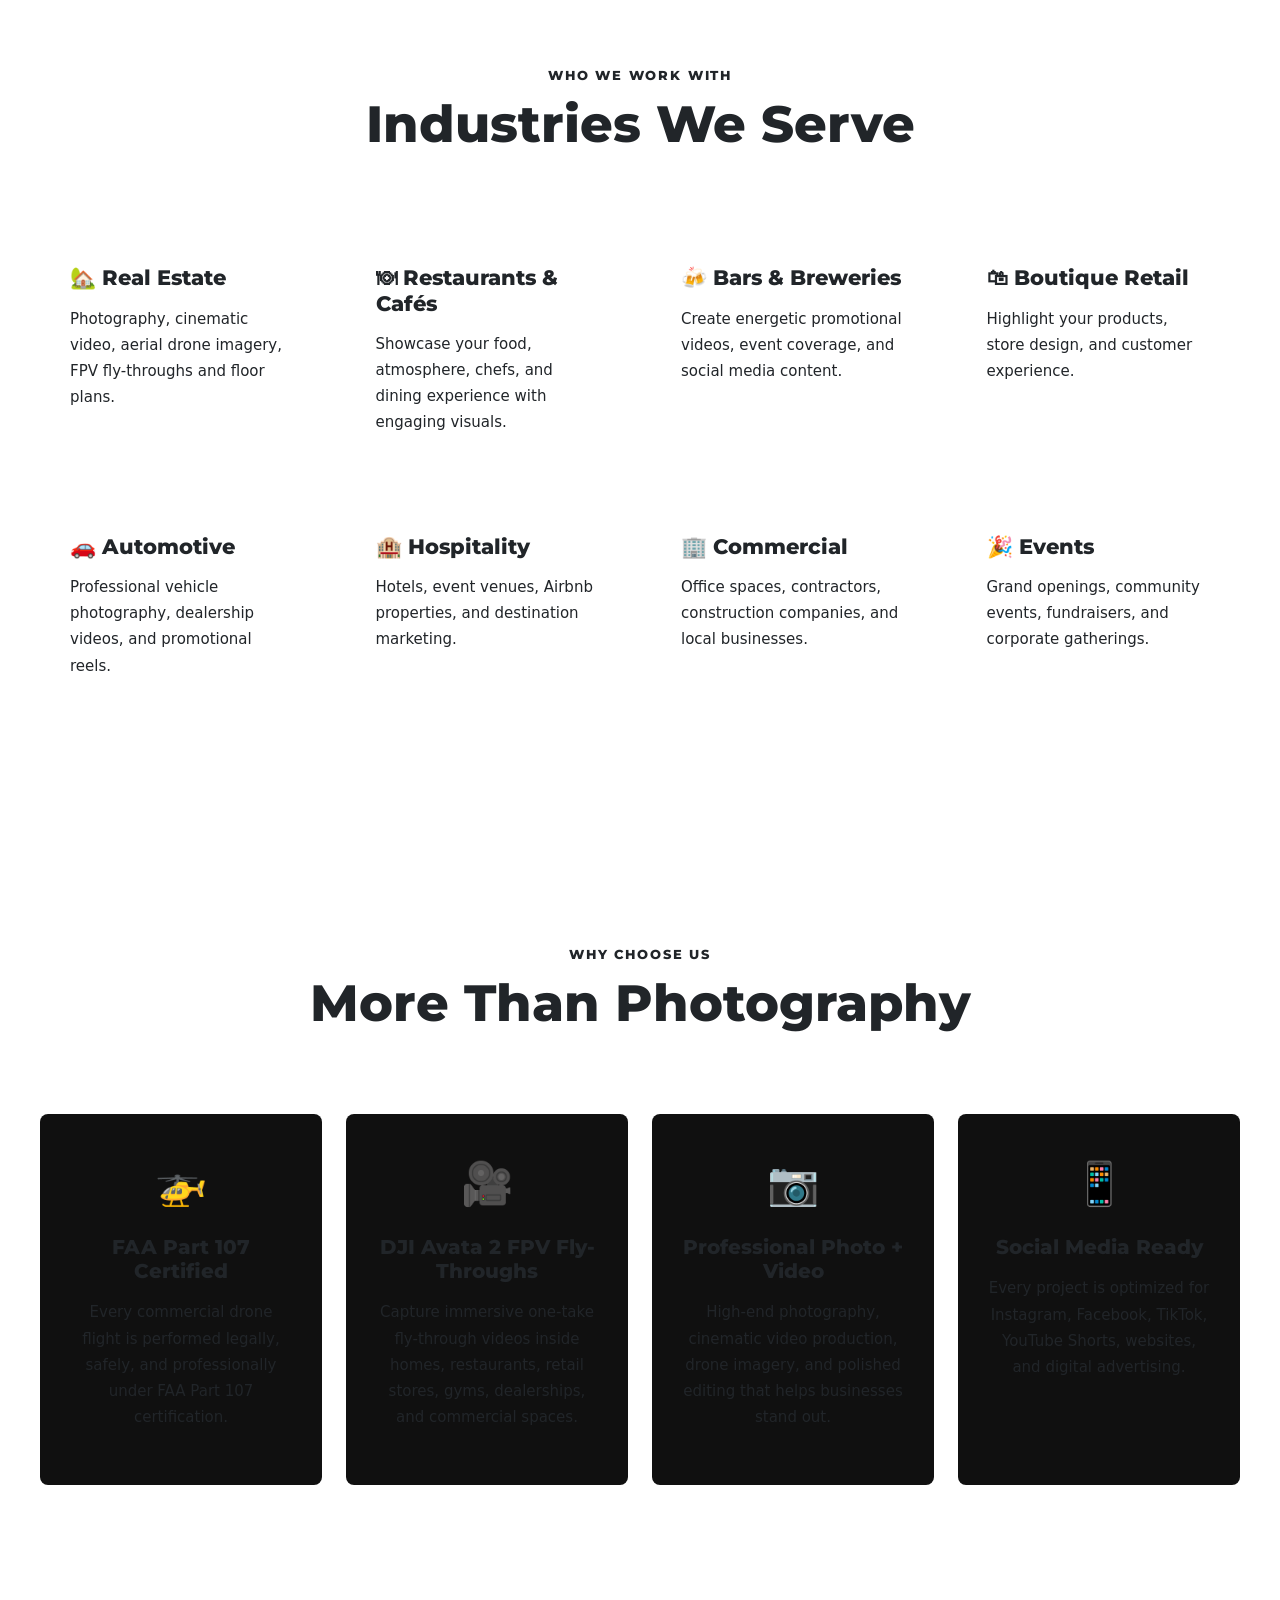
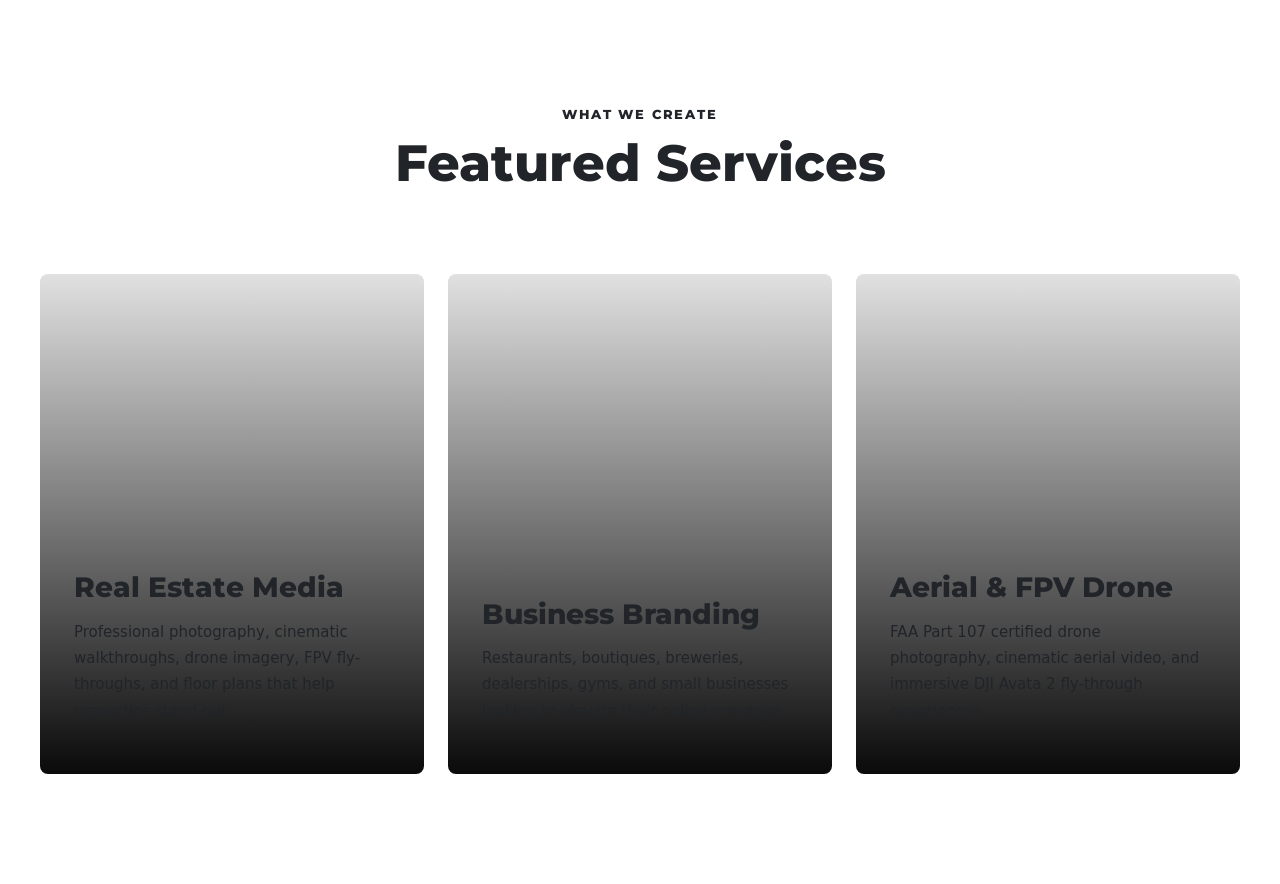
==== commit b786440e: "Added link to Book Shoot" ====
--- a/index.html
+++ b/index.html
@@ -70,9 +70,12 @@
 
         </nav>
 
-        <a href="#contact" class="cta-button">
-            Request a Shoot
-        </a>
+        <a href="https://forms.gle/dogdTEzzaNuQwceq7"
+   class="primary"
+   target="_blank"
+   rel="noopener">
+    Book a Shoot
+</a>
 
     </div>
 
@@ -105,8 +108,12 @@
                 View Portfolio
             </a>
 
-            <a class="secondary" href="#contact">
-                Request a Shoot
+                <a href="https://forms.gle/dogdTEzzaNuQwceq7"
+   class="primary"
+   target="_blank"
+   rel="noopener">
+    Book a Shoot
+</a>
             </a>
 
         </div>
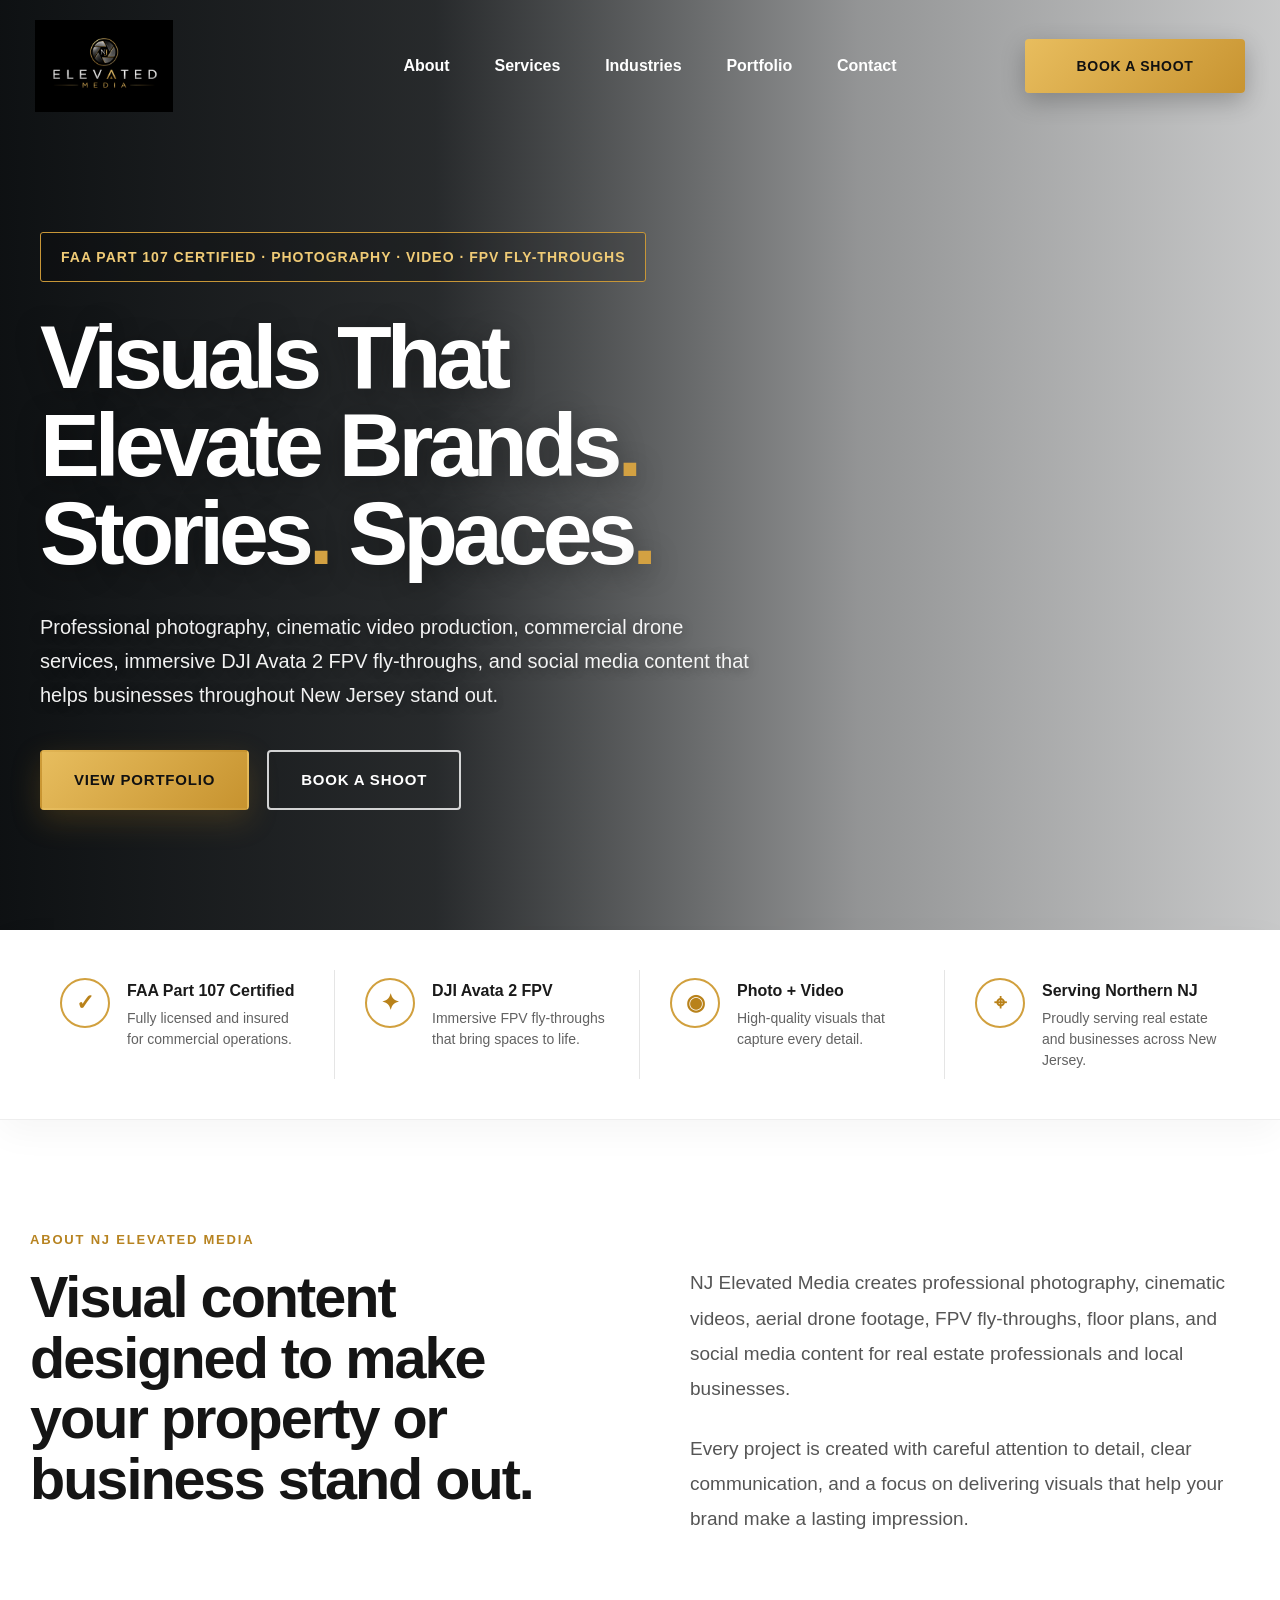
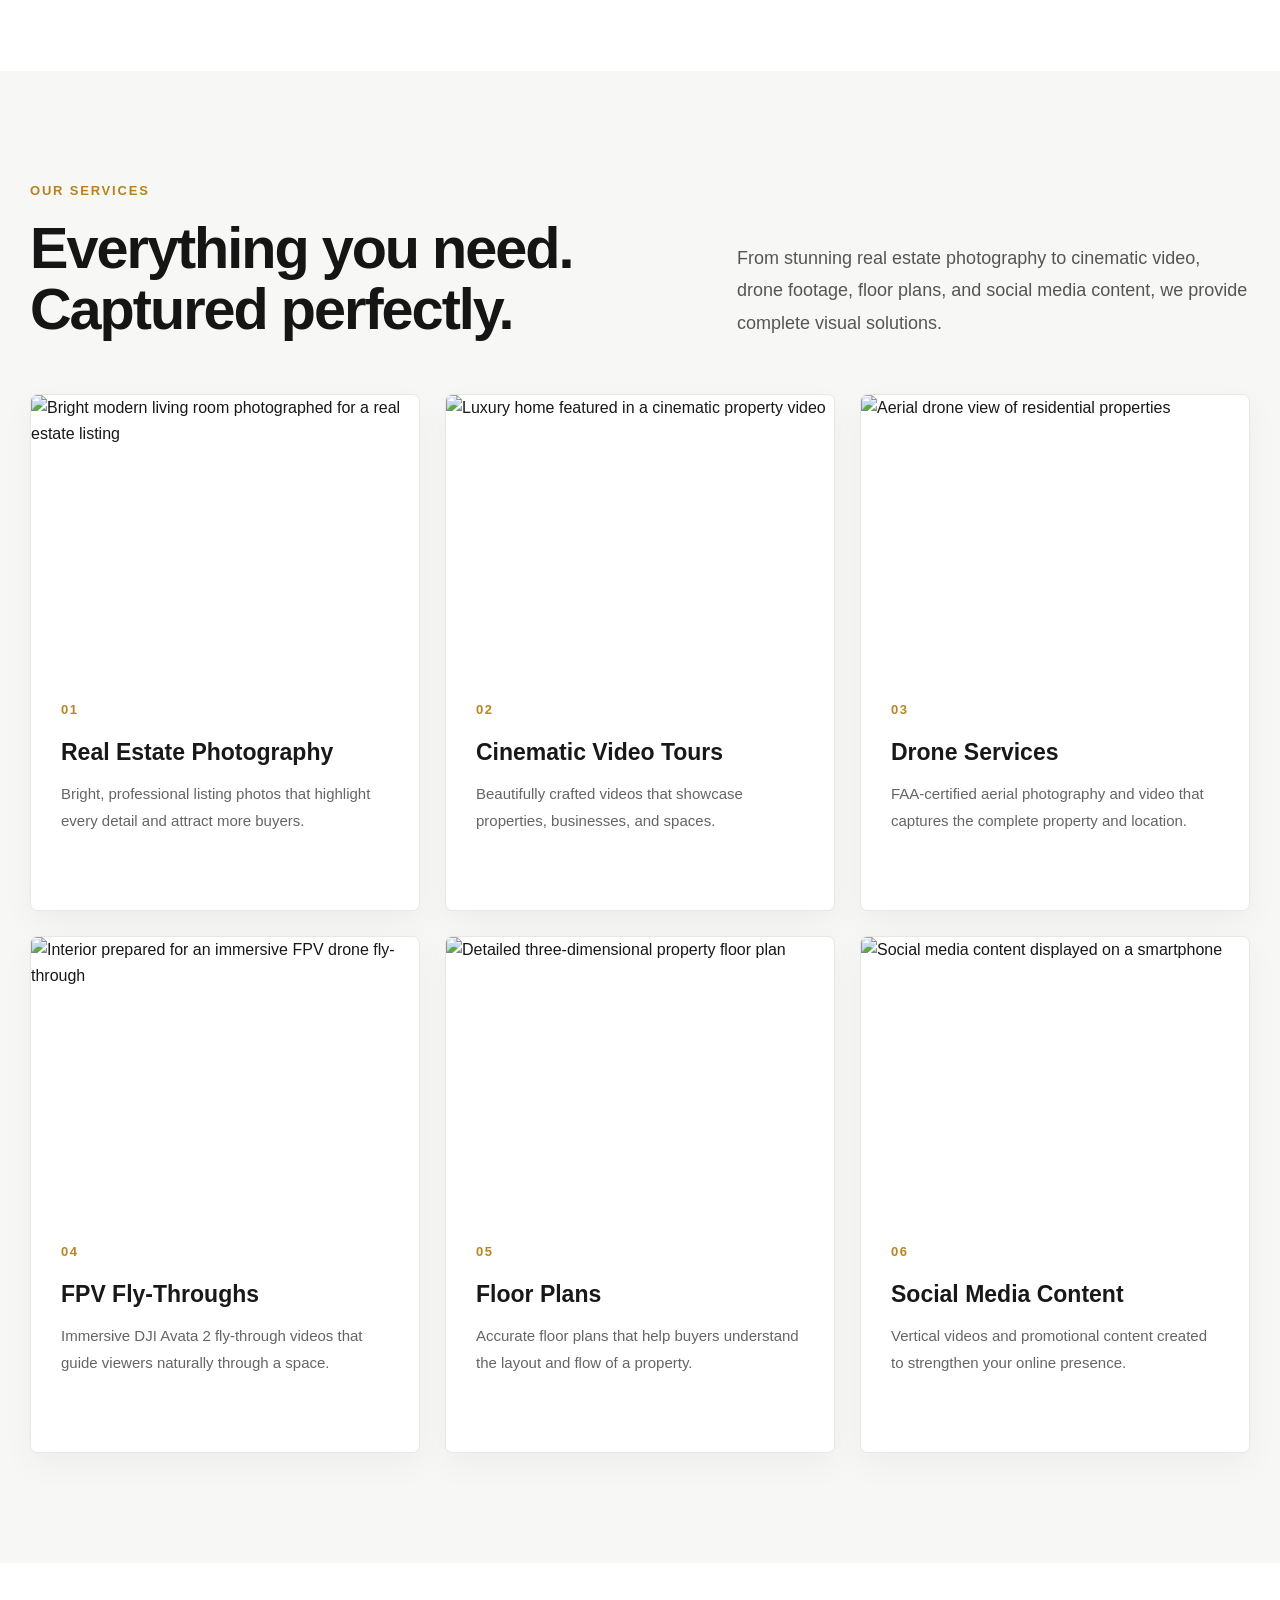
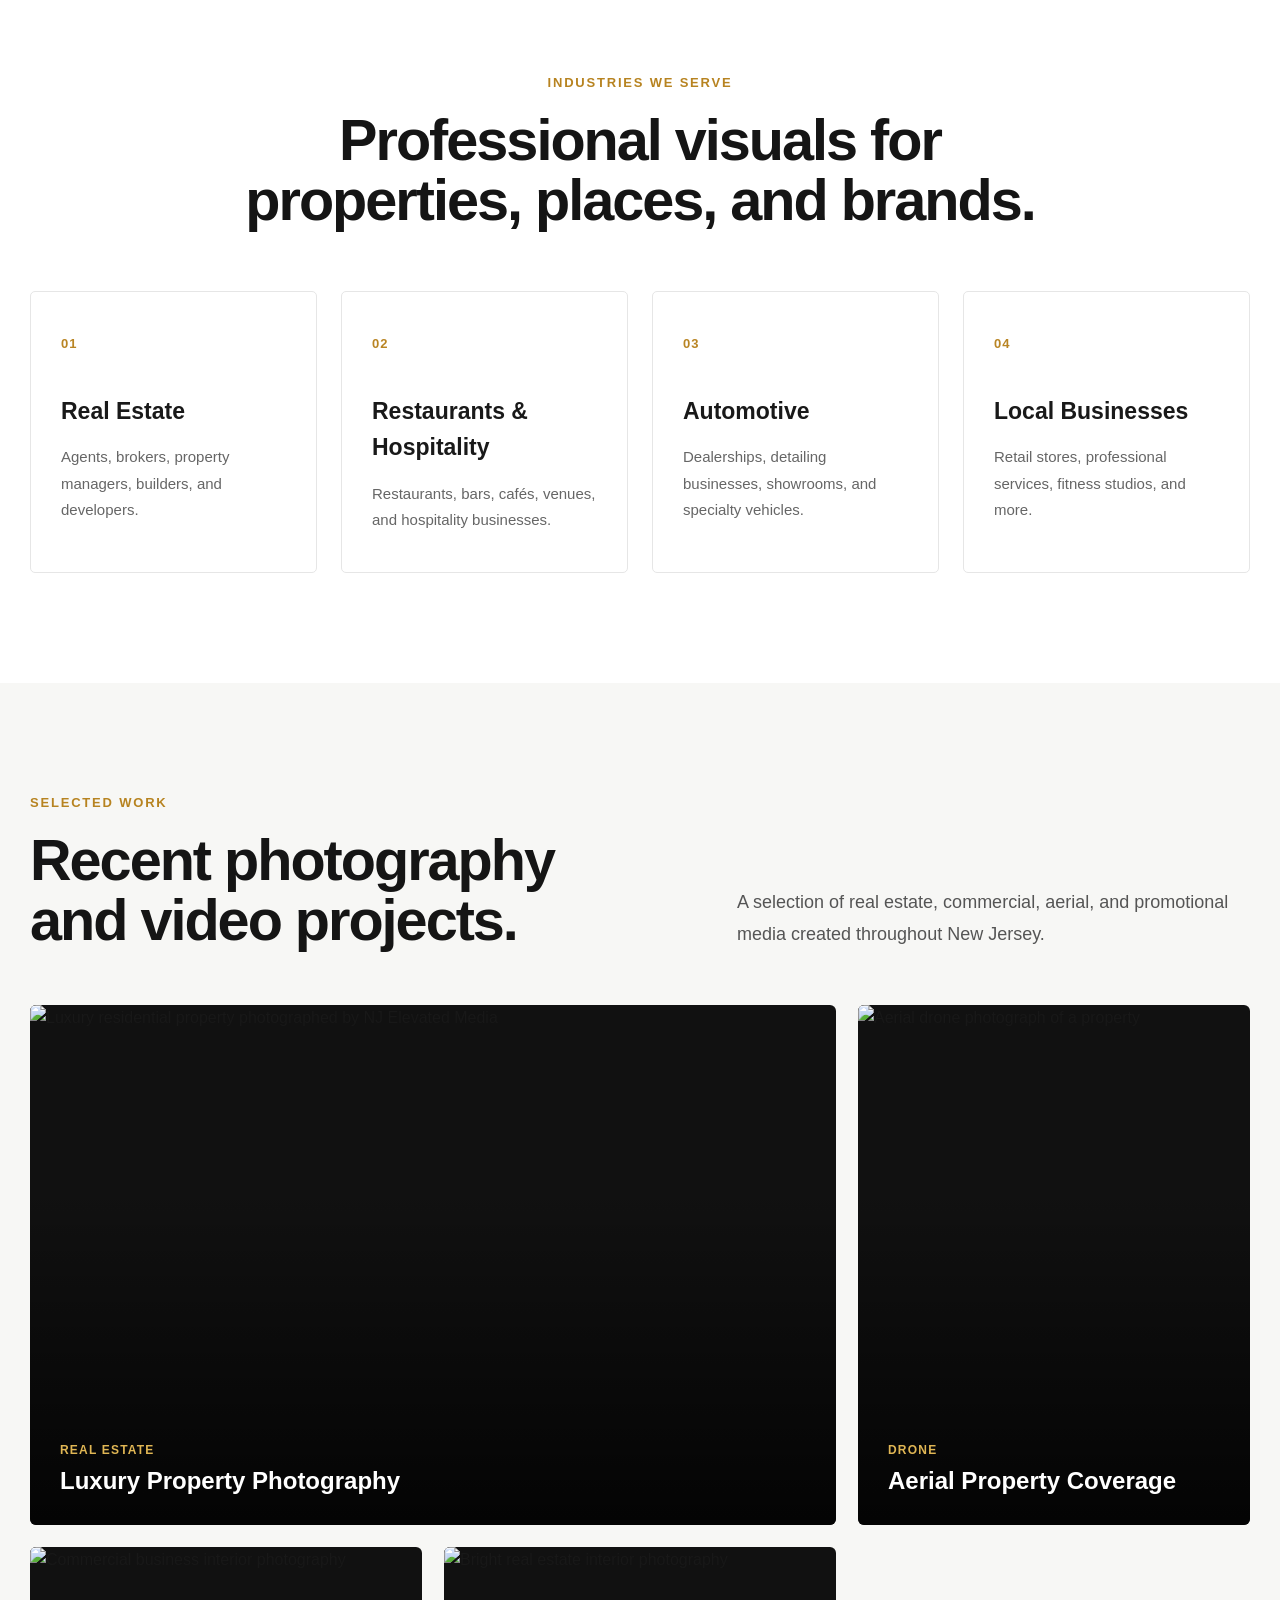
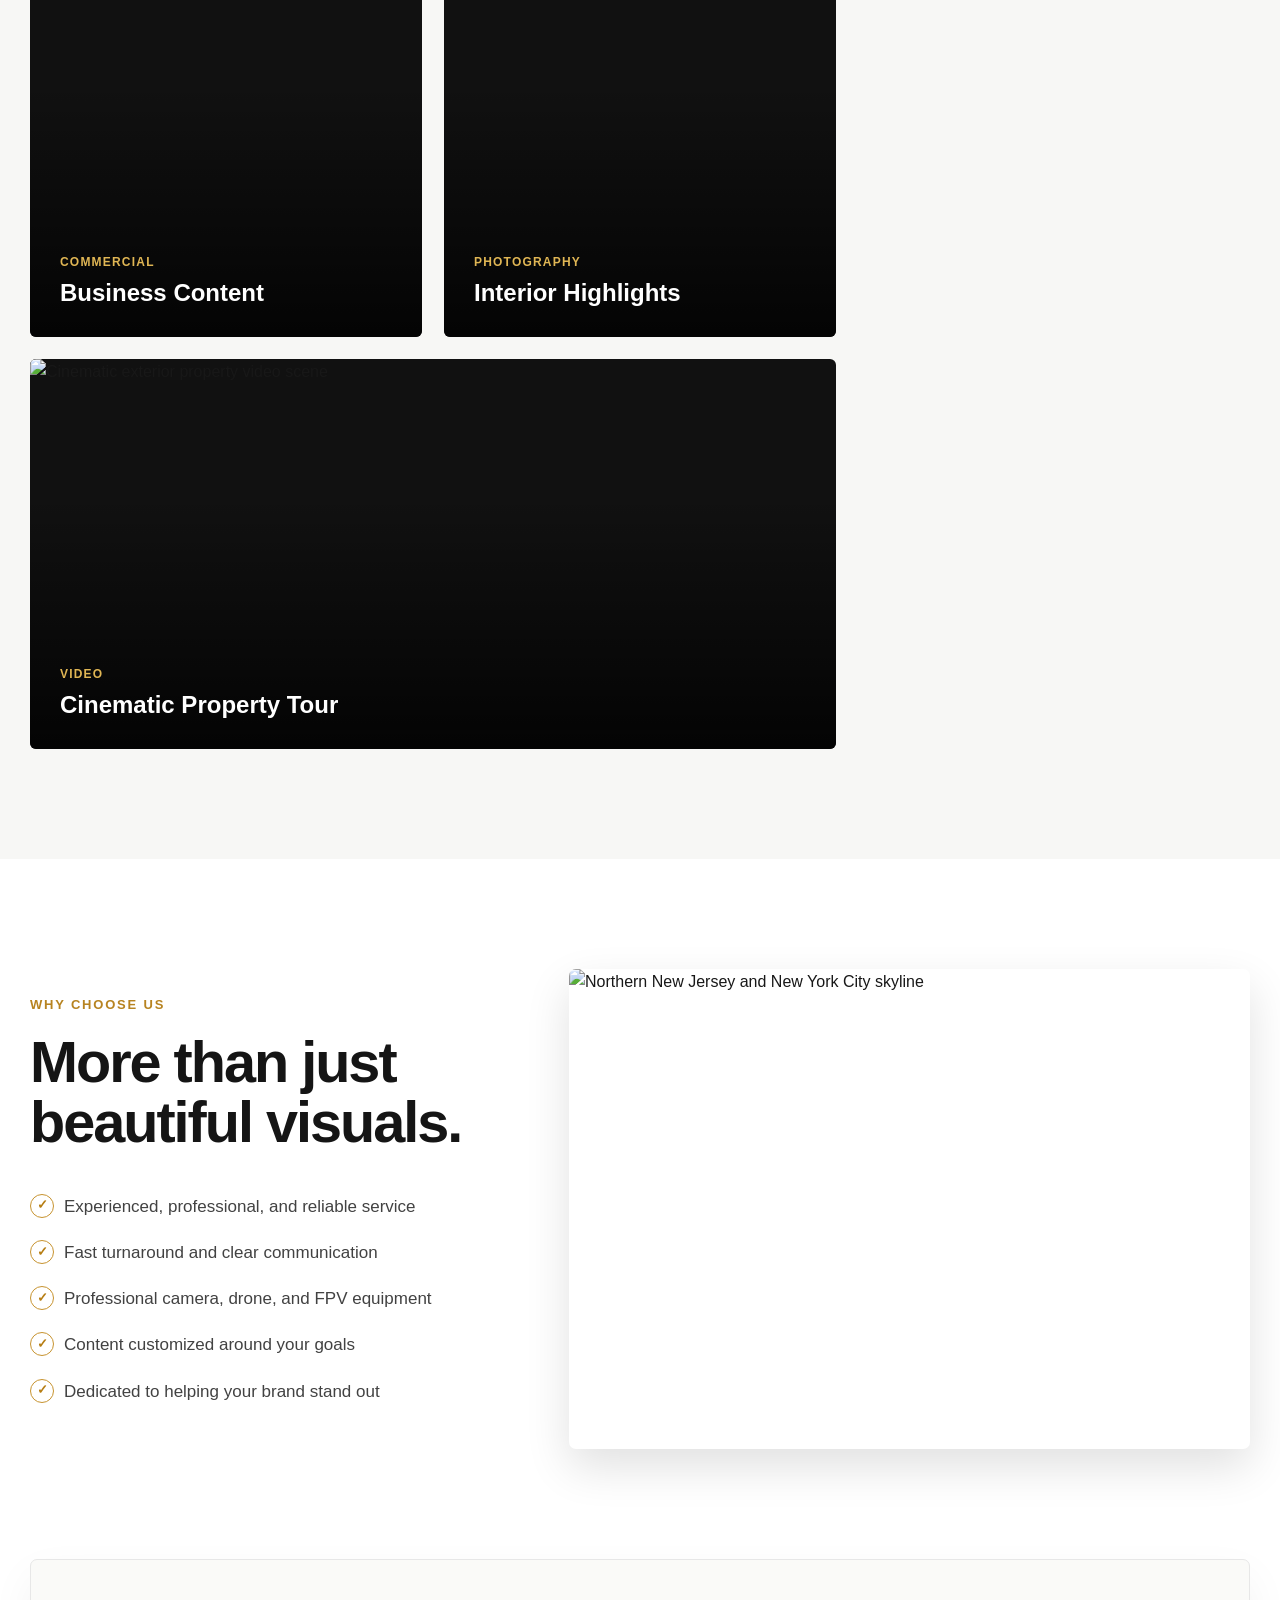
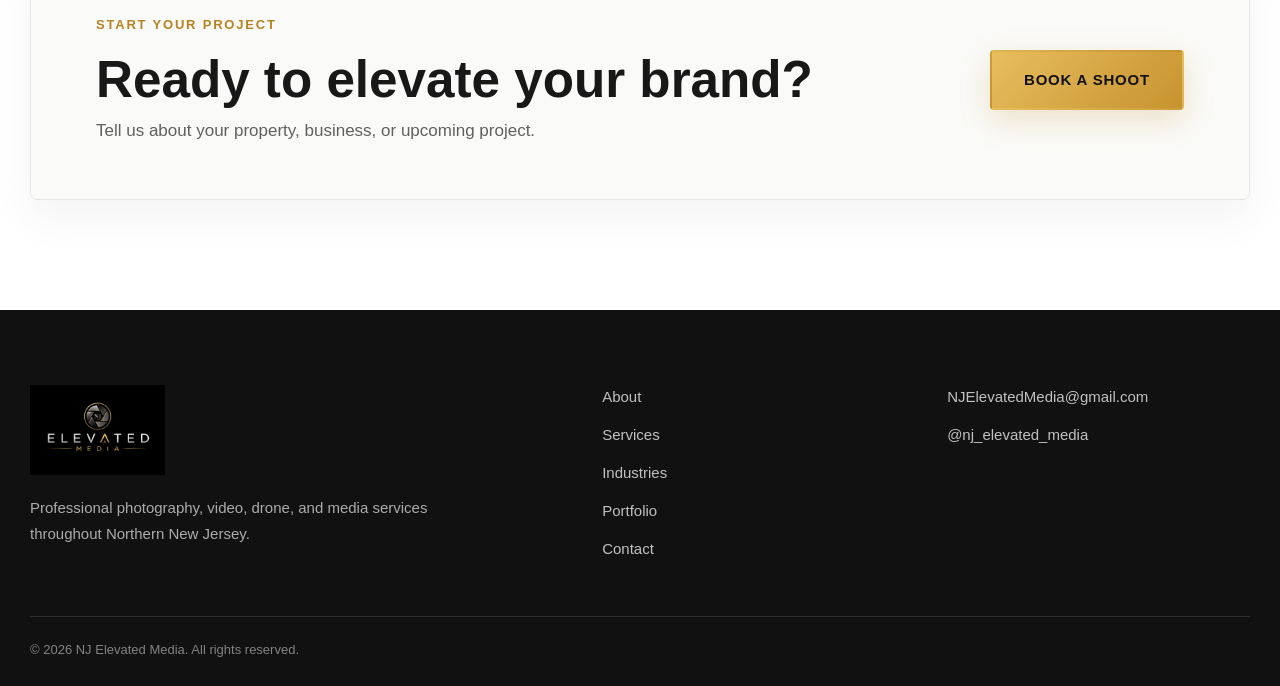
==== commit 96301f0d: "Updated concept to bright" ====
--- a/index.html
+++ b/index.html
@@ -1,361 +1,668 @@
 <!DOCTYPE html>
 <html lang="en">
+
 <head>
     <meta charset="UTF-8">
-    <meta name="viewport" content="width=device-width, initial-scale=1.0">
-
-    <title>NJ Elevated Media | Creative Photo & Video Production</title>
-
-    <meta name="description" content="Professional photography, videography, drone services, FPV fly-throughs, and social media content for businesses throughout Northern New Jersey.">
+
+    <meta name="viewport"
+          content="width=device-width, initial-scale=1.0">
+
+    <meta name="description"
+          content="NJ Elevated Media provides professional photography, cinematic video, drone services, FPV fly-throughs, floor plans, and social media content throughout Northern New Jersey.">
+
+    <title>NJ Elevated Media | Photography, Video & Drone Services</title>
 
     <link rel="stylesheet" href="style.css">
-
-    <link rel="preconnect" href="https://fonts.googleapis.com">
-    <link rel="preconnect" href="https://fonts.gstatic.com" crossorigin>
-
-    <link href="https://fonts.googleapis.com/css2?family=Montserrat:wght@500;700;800&family=Poppins:wght@300;400;500;600&display=swap" rel="stylesheet">
-
-    <link href="https://cdn.jsdelivr.net/npm/bootstrap@5.3.7/dist/css/bootstrap.min.css" rel="stylesheet">
-
-    <!-- Bootstrap -->
-<link href="https://cdn.jsdelivr.net/npm/bootstrap@5.3.7/dist/css/bootstrap.min.css" rel="stylesheet">
-<!-- Bootstrap Icons -->
-<link rel="stylesheet" href="https://cdn.jsdelivr.net/npm/bootstrap-icons@1.13.1/font/bootstrap-icons.min.css">
-<!-- Google Fonts -->
-<link rel="preconnect" href="https://fonts.googleapis.com">
-<link rel="preconnect" href="https://fonts.gstatic.com" crossorigin>
-<link href="https://fonts.googleapis.com/css2?family=Montserrat:wght@500;700;800&family=Poppins:wght@300;400;500;600&display=swap" rel="stylesheet">
-<!-- AOS Animation Library -->
-<link href="https://unpkg.com/aos@2.3.4/dist/aos.css" rel="stylesheet"><!-- Bootstrap -->
-<link href="https://cdn.jsdelivr.net/npm/bootstrap@5.3.7/dist/css/bootstrap.min.css" rel="stylesheet">
-<!-- Bootstrap Icons -->
-<link rel="stylesheet" href="https://cdn.jsdelivr.net/npm/bootstrap-icons@1.13.1/font/bootstrap-icons.min.css">
-<!-- Google Fonts -->
-<link rel="preconnect" href="https://fonts.googleapis.com">
-<link rel="preconnect" href="https://fonts.gstatic.com" crossorigin>
-<link href="https://fonts.googleapis.com/css2?family=Montserrat:wght@500;700;800&family=Poppins:wght@300;400;500;600&display=swap" rel="stylesheet">
-<!-- AOS Animation Library -->
-<link href="https://unpkg.com/aos@2.3.4/dist/aos.css" rel="stylesheet">
 </head>
 
-<script src="https://cdn.jsdelivr.net/npm/bootstrap@5.3.7/dist/js/bootstrap.bundle.min.js"></script>
-
-<!-- Bootstrap -->
-<script src="https://cdn.jsdelivr.net/npm/bootstrap@5.3.7/dist/js/bootstrap.bundle.min.js"></script>
-<!-- AOS -->
-<script src="https://unpkg.com/aos@2.3.4/dist/aos.js"></script>
-<script>
-AOS.init({
-    duration: 800,
-    once: true
-});
-</script>
 <body>
 
-<header id="navbar">
-
-    <div class="container">
-
-        <a href="#" class="logo">
-            <img src="images/logo.png" alt="NJ Elevated Media Logo">
-        </a>
-
-        <nav>
-
-            <a href="#about">About</a>
-            <a href="#services">Services</a>
-            <a href="#industries">Industries</a>
-            <a href="#portfolio">Portfolio</a>
-            <a href="#contact">Contact</a>
-
-        </nav>
-
-        <a href="https://forms.gle/dogdTEzzaNuQwceq7"
-   class="primary"
-   target="_blank"
-   rel="noopener">
-    Book a Shoot
-</a>
-
-    </div>
-
-</header>
-
-<section class="hero">
-
-    <div class="overlay"></div>
-
-    <div class="hero-content">
-
-        <p class="eyebrow">
-            FAA Part 107 Certified • Photography • Video • FPV Fly-Throughs
-        </p>
-
-        <h1>
-            Visuals That Elevate<br>
-            Brands. Stories. Spaces.
-        </h1>
-
-        <p class="hero-text">
-
-            Professional photography, cinematic video production, commercial drone services, immersive DJI Avata 2 FPV fly-throughs, and social media content that helps businesses throughout New Jersey stand out.
-
-        </p>
-
-        <div class="buttons">
-
-            <a class="primary" href="#portfolio">
-                View Portfolio
+    <!-- =========================
+         HEADER + HERO
+    ========================== -->
+
+    <section class="hero" id="home">
+
+        <div class="hero-overlay"></div>
+
+        <header class="site-header">
+
+            <div class="header-container">
+
+                <a href="#home"
+                   class="logo"
+                   aria-label="NJ Elevated Media home">
+
+                    <img src="images/logo.png"
+                         alt="NJ Elevated Media logo">
+
+                </a>
+
+                <nav class="main-nav" aria-label="Main navigation">
+
+                    <a href="#about">About</a>
+                    <a href="#services">Services</a>
+                    <a href="#industries">Industries</a>
+                    <a href="#portfolio">Portfolio</a>
+                    <a href="#contact">Contact</a>
+
+                </nav>
+
+                <a href="https://forms.gle/dogdTEzzaNuQwceq7"
+                   class="header-cta"
+                   target="_blank"
+                   rel="noopener noreferrer">
+
+                    Book a Shoot
+
+                </a>
+
+            </div>
+
+        </header>
+
+        <div class="hero-content">
+
+            <div class="eyebrow">
+
+                FAA Part 107 Certified · Photography · Video · FPV Fly-Throughs
+
+            </div>
+
+            <h1>
+                Visuals That<br>
+                Elevate Brands<span>.</span><br>
+                Stories<span>.</span> Spaces<span>.</span>
+            </h1>
+
+            <p class="hero-description">
+
+                Professional photography, cinematic video production,
+                commercial drone services, immersive DJI Avata 2 FPV
+                fly-throughs, and social media content that helps businesses
+                throughout New Jersey stand out.
+
+            </p>
+
+            <div class="hero-buttons">
+
+                <a href="#portfolio"
+                   class="button button-gold">
+
+                    View Portfolio
+
+                </a>
+
+                <a href="https://forms.gle/dogdTEzzaNuQwceq7"
+                   class="button button-outline"
+                   target="_blank"
+                   rel="noopener noreferrer">
+
+                    Book a Shoot
+
+                </a>
+
+            </div>
+
+        </div>
+
+    </section>
+
+
+    <!-- =========================
+         TRUST STRIP
+    ========================== -->
+
+    <section class="trust-strip">
+
+        <div class="trust-grid">
+
+            <article class="trust-item">
+
+                <div class="trust-icon">✓</div>
+
+                <div>
+                    <h3>FAA Part 107 Certified</h3>
+                    <p>Fully licensed and insured for commercial operations.</p>
+                </div>
+
+            </article>
+
+            <article class="trust-item">
+
+                <div class="trust-icon">✦</div>
+
+                <div>
+                    <h3>DJI Avata 2 FPV</h3>
+                    <p>Immersive FPV fly-throughs that bring spaces to life.</p>
+                </div>
+
+            </article>
+
+            <article class="trust-item">
+
+                <div class="trust-icon">◉</div>
+
+                <div>
+                    <h3>Photo + Video</h3>
+                    <p>High-quality visuals that capture every detail.</p>
+                </div>
+
+            </article>
+
+            <article class="trust-item">
+
+                <div class="trust-icon">⌖</div>
+
+                <div>
+                    <h3>Serving Northern NJ</h3>
+                    <p>Proudly serving real estate and businesses across New Jersey.</p>
+                </div>
+
+            </article>
+
+        </div>
+
+    </section>
+
+
+    <!-- =========================
+         ABOUT
+    ========================== -->
+
+    <section class="section about-section" id="about">
+
+        <div class="section-container about-grid">
+
+            <div>
+
+                <p class="section-label">About NJ Elevated Media</p>
+
+                <h2>
+                    Visual content designed to make your property or business
+                    stand out.
+                </h2>
+
+            </div>
+
+            <div class="about-copy">
+
+                <p>
+
+                    NJ Elevated Media creates professional photography,
+                    cinematic videos, aerial drone footage, FPV fly-throughs,
+                    floor plans, and social media content for real estate
+                    professionals and local businesses.
+
+                </p>
+
+                <p>
+
+                    Every project is created with careful attention to detail,
+                    clear communication, and a focus on delivering visuals that
+                    help your brand make a lasting impression.
+
+                </p>
+
+            </div>
+
+        </div>
+
+    </section>
+
+
+    <!-- =========================
+         SERVICES
+    ========================== -->
+
+    <section class="section services-section" id="services">
+
+        <div class="section-container">
+
+            <div class="section-heading-row">
+
+                <div>
+
+                    <p class="section-label">Our Services</p>
+
+                    <h2>
+                        Everything you need.<br>
+                        Captured perfectly.
+                    </h2>
+
+                </div>
+
+                <p class="section-intro">
+
+                    From stunning real estate photography to cinematic video,
+                    drone footage, floor plans, and social media content, we
+                    provide complete visual solutions.
+
+                </p>
+
+            </div>
+
+
+            <div class="service-grid">
+
+                <article class="service-card">
+
+                    <img src="images/real-estate-photography.jpg"
+                         alt="Bright modern living room photographed for a real estate listing">
+
+                    <div class="service-card-content">
+
+                        <div class="service-number">01</div>
+
+                        <h3>Real Estate Photography</h3>
+
+                        <p>
+                            Bright, professional listing photos that highlight
+                            every detail and attract more buyers.
+                        </p>
+
+                    </div>
+
+                </article>
+
+
+                <article class="service-card">
+
+                    <img src="images/cinematic-video.jpg"
+                         alt="Luxury home featured in a cinematic property video">
+
+                    <div class="service-card-content">
+
+                        <div class="service-number">02</div>
+
+                        <h3>Cinematic Video Tours</h3>
+
+                        <p>
+                            Beautifully crafted videos that showcase properties,
+                            businesses, and spaces.
+                        </p>
+
+                    </div>
+
+                </article>
+
+
+                <article class="service-card">
+
+                    <img src="images/drone-services.jpg"
+                         alt="Aerial drone view of residential properties">
+
+                    <div class="service-card-content">
+
+                        <div class="service-number">03</div>
+
+                        <h3>Drone Services</h3>
+
+                        <p>
+                            FAA-certified aerial photography and video that
+                            captures the complete property and location.
+                        </p>
+
+                    </div>
+
+                </article>
+
+
+                <article class="service-card">
+
+                    <img src="images/fpv-flythrough.jpg"
+                         alt="Interior prepared for an immersive FPV drone fly-through">
+
+                    <div class="service-card-content">
+
+                        <div class="service-number">04</div>
+
+                        <h3>FPV Fly-Throughs</h3>
+
+                        <p>
+                            Immersive DJI Avata 2 fly-through videos that guide
+                            viewers naturally through a space.
+                        </p>
+
+                    </div>
+
+                </article>
+
+
+                <article class="service-card">
+
+                    <img src="images/floor-plan.jpg"
+                         alt="Detailed three-dimensional property floor plan">
+
+                    <div class="service-card-content">
+
+                        <div class="service-number">05</div>
+
+                        <h3>Floor Plans</h3>
+
+                        <p>
+                            Accurate floor plans that help buyers understand the
+                            layout and flow of a property.
+                        </p>
+
+                    </div>
+
+                </article>
+
+
+                <article class="service-card">
+
+                    <img src="images/social-media-content.jpg"
+                         alt="Social media content displayed on a smartphone">
+
+                    <div class="service-card-content">
+
+                        <div class="service-number">06</div>
+
+                        <h3>Social Media Content</h3>
+
+                        <p>
+                            Vertical videos and promotional content created to
+                            strengthen your online presence.
+                        </p>
+
+                    </div>
+
+                </article>
+
+            </div>
+
+        </div>
+
+    </section>
+
+
+    <!-- =========================
+         INDUSTRIES
+    ========================== -->
+
+    <section class="section industries-section" id="industries">
+
+        <div class="section-container">
+
+            <div class="centered-heading">
+
+                <p class="section-label">Industries We Serve</p>
+
+                <h2>
+                    Professional visuals for properties, places, and brands.
+                </h2>
+
+            </div>
+
+            <div class="industry-grid">
+
+                <article class="industry-card">
+                    <span>01</span>
+                    <h3>Real Estate</h3>
+                    <p>Agents, brokers, property managers, builders, and developers.</p>
+                </article>
+
+                <article class="industry-card">
+                    <span>02</span>
+                    <h3>Restaurants & Hospitality</h3>
+                    <p>Restaurants, bars, cafés, venues, and hospitality businesses.</p>
+                </article>
+
+                <article class="industry-card">
+                    <span>03</span>
+                    <h3>Automotive</h3>
+                    <p>Dealerships, detailing businesses, showrooms, and specialty vehicles.</p>
+                </article>
+
+                <article class="industry-card">
+                    <span>04</span>
+                    <h3>Local Businesses</h3>
+                    <p>Retail stores, professional services, fitness studios, and more.</p>
+                </article>
+
+            </div>
+
+        </div>
+
+    </section>
+
+
+    <!-- =========================
+         PORTFOLIO
+    ========================== -->
+
+    <section class="section portfolio-section" id="portfolio">
+
+        <div class="section-container">
+
+            <div class="section-heading-row">
+
+                <div>
+
+                    <p class="section-label">Selected Work</p>
+
+                    <h2>
+                        Recent photography<br>
+                        and video projects.
+                    </h2>
+
+                </div>
+
+                <p class="section-intro">
+
+                    A selection of real estate, commercial, aerial, and
+                    promotional media created throughout New Jersey.
+
+                </p>
+
+            </div>
+
+            <div class="portfolio-grid">
+
+                <figure class="portfolio-item portfolio-large">
+
+                    <img src="images/portfolio-1.jpg"
+                         alt="Luxury residential property photographed by NJ Elevated Media">
+
+                    <figcaption>
+                        <span>Real Estate</span>
+                        <h3>Luxury Property Photography</h3>
+                    </figcaption>
+
+                </figure>
+
+
+                <figure class="portfolio-item">
+
+                    <img src="images/portfolio-2.jpg"
+                         alt="Aerial drone photograph of a property">
+
+                    <figcaption>
+                        <span>Drone</span>
+                        <h3>Aerial Property Coverage</h3>
+                    </figcaption>
+
+                </figure>
+
+
+                <figure class="portfolio-item">
+
+                    <img src="images/portfolio-3.jpg"
+                         alt="Commercial business interior photography">
+
+                    <figcaption>
+                        <span>Commercial</span>
+                        <h3>Business Content</h3>
+                    </figcaption>
+
+                </figure>
+
+
+                <figure class="portfolio-item">
+
+                    <img src="images/portfolio-4.jpg"
+                         alt="Bright real estate interior photography">
+
+                    <figcaption>
+                        <span>Photography</span>
+                        <h3>Interior Highlights</h3>
+                    </figcaption>
+
+                </figure>
+
+
+                <figure class="portfolio-item portfolio-wide">
+
+                    <img src="images/portfolio-5.jpg"
+                         alt="Cinematic exterior property video scene">
+
+                    <figcaption>
+                        <span>Video</span>
+                        <h3>Cinematic Property Tour</h3>
+                    </figcaption>
+
+                </figure>
+
+            </div>
+
+        </div>
+
+    </section>
+
+
+    <!-- =========================
+         WHY CHOOSE US
+    ========================== -->
+
+    <section class="section why-section">
+
+        <div class="section-container why-grid">
+
+            <div class="why-content">
+
+                <p class="section-label">Why Choose Us</p>
+
+                <h2>
+                    More than just beautiful visuals.
+                </h2>
+
+                <ul class="check-list">
+
+                    <li>Experienced, professional, and reliable service</li>
+                    <li>Fast turnaround and clear communication</li>
+                    <li>Professional camera, drone, and FPV equipment</li>
+                    <li>Content customized around your goals</li>
+                    <li>Dedicated to helping your brand stand out</li>
+
+                </ul>
+
+            </div>
+
+            <div class="why-image">
+
+                <img src="images/northern-nj.jpg"
+                     alt="Northern New Jersey and New York City skyline">
+
+            </div>
+
+        </div>
+
+    </section>
+
+
+    <!-- =========================
+         CONTACT CTA
+    ========================== -->
+
+    <section class="contact-section" id="contact">
+
+        <div class="section-container contact-box">
+
+            <div>
+
+                <p class="section-label">Start Your Project</p>
+
+                <h2>Ready to elevate your brand?</h2>
+
+                <p>
+                    Tell us about your property, business, or upcoming project.
+                </p>
+
+            </div>
+
+            <a href="https://forms.gle/dogdTEzzaNuQwceq7"
+               class="button button-gold"
+               target="_blank"
+               rel="noopener noreferrer">
+
+                Book a Shoot
+
             </a>
 
-                <a href="https://forms.gle/dogdTEzzaNuQwceq7"
-   class="primary"
-   target="_blank"
-   rel="noopener">
-    Book a Shoot
-</a>
-            </a>
-
-        </div>
-
-        <div class="trust">
-
-            <span>FAA Part 107 Certified</span>
-
-            <span>DJI Avata 2 FPV</span>
-
-            <span>Photo + Video</span>
-
-            <span>Serving Northern NJ</span>
-
-        </div>
-
-    </div>
-
-</section>
-
-<section id="about" class="about">
-
-    <div class="container about-container">
-
-        <div class="about-text">
-
-            <h2>Creative Media That Elevates Your Business</h2>
+        </div>
+
+    </section>
+
+
+    <!-- =========================
+         FOOTER
+    ========================== -->
+
+    <footer class="site-footer">
+
+        <div class="footer-container">
+
+            <div class="footer-brand">
+
+                <img src="images/logo.png"
+                     alt="NJ Elevated Media logo">
+
+                <p>
+                    Professional photography, video, drone, and media services
+                    throughout Northern New Jersey.
+                </p>
+
+            </div>
+
+            <div class="footer-links">
+
+                <a href="#about">About</a>
+                <a href="#services">Services</a>
+                <a href="#industries">Industries</a>
+                <a href="#portfolio">Portfolio</a>
+                <a href="#contact">Contact</a>
+
+            </div>
+
+            <div class="footer-contact">
+
+                <a href="mailto:NJElevatedMedia@gmail.com">
+                    NJElevatedMedia@gmail.com
+                </a>
+
+                <a href="https://www.instagram.com/nj_elevated_media/"
+                   target="_blank"
+                   rel="noopener noreferrer">
+
+                    @nj_elevated_media
+
+                </a>
+
+            </div>
+
+        </div>
+
+        <div class="footer-bottom">
 
             <p>
-
-                NJ Elevated Media creates premium photography, cinematic video, drone content, and social media visuals for businesses looking to make a lasting impression.
-
+                © 2026 NJ Elevated Media. All rights reserved.
             </p>
 
-            <p>
-
-                Whether you're marketing a luxury property, promoting a restaurant, showcasing a boutique, highlighting a dealership, or building your brand online, we create visual content designed to capture attention and tell your story.
-
-            </p>
-
-            <p>
-
-                As an FAA Part 107 Certified Remote Pilot, we also provide professional aerial photography, cinematic drone footage, and immersive DJI Avata 2 FPV fly-through experiences.
-
-            </p>
-
-        </div>
-
-    </div>
-
-</section>
-
-<section id="industries" class="industries">
-
-    <div class="section-title">
-
-        <p>WHO WE WORK WITH</p>
-
-        <h2>Industries We Serve</h2>
-
-        <span></span>
-
-    </div>
-
-    <div class="industry-grid">
-
-        <div class="industry-card">
-            <h3>🏡 Real Estate</h3>
-            <p>Photography, cinematic video, aerial drone imagery, FPV fly-throughs and floor plans.</p>
-        </div>
-
-        <div class="industry-card">
-            <h3>🍽 Restaurants & Cafés</h3>
-            <p>Showcase your food, atmosphere, chefs, and dining experience with engaging visuals.</p>
-        </div>
-
-        <div class="industry-card">
-            <h3>🍻 Bars & Breweries</h3>
-            <p>Create energetic promotional videos, event coverage, and social media content.</p>
-        </div>
-
-        <div class="industry-card">
-            <h3>🛍 Boutique Retail</h3>
-            <p>Highlight your products, store design, and customer experience.</p>
-        </div>
-
-        <div class="industry-card">
-            <h3>🚗 Automotive</h3>
-            <p>Professional vehicle photography, dealership videos, and promotional reels.</p>
-        </div>
-
-        <div class="industry-card">
-            <h3>🏨 Hospitality</h3>
-            <p>Hotels, event venues, Airbnb properties, and destination marketing.</p>
-        </div>
-
-        <div class="industry-card">
-            <h3>🏢 Commercial</h3>
-            <p>Office spaces, contractors, construction companies, and local businesses.</p>
-        </div>
-
-        <div class="industry-card">
-            <h3>🎉 Events</h3>
-            <p>Grand openings, community events, fundraisers, and corporate gatherings.</p>
-        </div>
-
-    </div>
-
-</section>
-
-<!-- =========================
-     WHY CHOOSE US
-========================= -->
-
-<section id="services" class="features">
-
-    <div class="section-title">
-
-        <p>WHY CHOOSE US</p>
-
-        <h2>More Than Photography</h2>
-
-        <span></span>
-
-    </div>
-
-    <div class="feature-grid">
-
-        <div class="feature">
-
-            <div class="icon">🚁</div>
-
-            <h3>FAA Part 107 Certified</h3>
-
-            <p>
-                Every commercial drone flight is performed legally, safely, and professionally under FAA Part 107 certification.
-            </p>
-
-        </div>
-
-        <div class="feature">
-
-            <div class="icon">🎥</div>
-
-            <h3>DJI Avata 2 FPV Fly-Throughs</h3>
-
-            <p>
-                Capture immersive one-take fly-through videos inside homes, restaurants, retail stores, gyms, dealerships, and commercial spaces.
-            </p>
-
-        </div>
-
-        <div class="feature">
-
-            <div class="icon">📷</div>
-
-            <h3>Professional Photo + Video</h3>
-
-            <p>
-                High-end photography, cinematic video production, drone imagery, and polished editing that helps businesses stand out.
-            </p>
-
-        </div>
-
-        <div class="feature">
-
-            <div class="icon">📱</div>
-
-            <h3>Social Media Ready</h3>
-
-            <p>
-                Every project is optimized for Instagram, Facebook, TikTok, YouTube Shorts, websites, and digital advertising.
-            </p>
-
-        </div>
-
-    </div>
-
-</section>
-
-<!-- =========================
-     FEATURED SERVICES
-========================= -->
-
-<section id="portfolio" class="showcase">
-
-    <div class="section-title">
-
-        <p>WHAT WE CREATE</p>
-
-        <h2>Featured Services</h2>
-
-        <span></span>
-
-    </div>
-
-    <div class="showcase-grid">
-
-        <div class="showcase-card real-estate">
-
-            <div class="showcase-overlay">
-
-                <h3>Real Estate Media</h3>
-
-                <p>
-                    Professional photography, cinematic walkthroughs, drone imagery, FPV fly-throughs, and floor plans that help properties stand out.
-                </p>
-
-            </div>
-
-        </div>
-
-        <div class="showcase-card business">
-
-            <div class="showcase-overlay">
-
-                <h3>Business Branding</h3>
-
-                <p>
-                    Restaurants, boutiques, breweries, dealerships, gyms, and small businesses looking to elevate their online presence.
-                </p>
-
-            </div>
-
-        </div>
-
-        <div class="showcase-card drone">
-
-            <div class="showcase-overlay">
-
-                <h3>Aerial & FPV Drone</h3>
-
-                <p>
-                    FAA Part 107 certified drone photography, cinematic aerial video, and immersive DJI Avata 2 fly-through experiences.
-                </p>
-
-            </div>
-
-        </div>
-
-    </div>
-
-</section>
+        </div>
+
+    </footer>
+
 </body>
+
 </html>
--- a/style.css
+++ b/style.css
@@ -1,121 +1,11 @@
-
-the website you've helped me build is messed up and looks like this. Even though I reverted back and it seemed like it was fine after. looks like it's messed up.
-
-
-
-Pasted text.txt
-Document
-
-
-
-index(1).html
-File
-
-style(1).css
-File
-
-Screenshot 2026-07-22 at 10.00.06 PM.png
-
-Yes — this confirms it.
-Your actual index.html file is corrupted. It starts with GitHub webpage text instead of HTML.
-
-A valid index.html must begin with:
-
-<!DOCTYPE html>
-<html lang="en">
-But yours begins with:
-Skip to content
-Navigation Menu
-Platform
-Solutions
-...
-That is why the browser is showing GitHub text at the top of your website.
-Fix it now
-In VS Code:
-Open index.html.
-Press Command + F.
-Search for:
-<!DOCTYPE html>
-Delete everything above <!DOCTYPE html>.
-Your first line must become:
-<!DOCTYPE html>
-Then scroll to the very bottom of index.html.
-Your file should end with:
-
-</body>
-</html>
-Delete anything after </html>, including text such as:
-0 commit comments
-Comments
-Please sign in to comment
-Your uploaded version currently appears to be missing </html>, so add it immediately after </body>:
-</body>
-</html>
-Your style.css is also corrupted
-Open style.css and search for:
-@@
-Lines like this are GitHub comparison markers:
-@@ -122,7 +122,7 @@
-They are invalid CSS and must be removed.
-However, the stylesheet also has duplicated rules, broken braces, and a malformed mobile section. Rather than deleting only the @@ lines, we should restore the entire CSS from a clean version.
-
-First fix index.html using the steps above, save with Command + S, and open it using Live Server. The GitHub text at the top should disappear, although the styling may remain broken until we repair style.css.
-
-ok lets repair style.css.. I removed all he lines with @@ but there's still issues based on the #7 after style.css in the explorer
-
-
-Analysis paused
-
-
-style(2).css
-File
-this is latest style.css
-
-I don’t see the updated style.css attached yet.
-Please drag the latest style.css file into the chat again, or paste the full contents here. Once it comes through, I’ll identify the remaining 7 errors and give you the corrected file.
-
-I just did
-
-
-Analyzed
-I rebuilt the stylesheet from scratch to remove all broken braces, missing selectors, duplicated rules, and corrupted GitHub diff content.
-style.css
-
-Replace your current file in VS Code:
-
-Download the repaired file.
-Open your NJ-ELEVATED-MEDIA folder in Finder.
-Replace the existing style.css with this new one.
-In VS Code, confirm the file is named exactly style.css.
-Save, then open with Live Server.
-The red problem count beside style.css should disappear. After it looks correct in Live Server, commit and push the replacement to GitHub. 
-
-Library
-/
-style.css
-
-
-/* =========================
-   NJ ELEVATED MEDIA
-   CLEAN MASTER STYLESHEET
-========================= */
-
-:root {
-    --black: #050505;
-    --black-soft: #0d0d0d;
-    --panel: #121212;
-    --gold: #c8a24b;
-    --gold-light: #e0c675;
-    --white: #ffffff;
-    --text: #e8e8e8;
-    --muted: #b8b8b8;
-    --border: rgba(200, 162, 75, 0.25);
-}
+/* =========================
+   RESET
+========================= */
 
 * {
+    box-sizing: border-box;
     margin: 0;
     padding: 0;
-    box-sizing: border-box;
 }
 
 html {
@@ -123,16 +13,22 @@
 }
 
 body {
-    background: var(--black);
-    color: var(--white);
-    font-family: "Poppins", sans-serif;
+    background: #ffffff;
+    color: #181818;
+    font-family:
+        -apple-system,
+        BlinkMacSystemFont,
+        "Segoe UI",
+        Helvetica,
+        Arial,
+        sans-serif;
     line-height: 1.6;
     overflow-x: hidden;
 }
 
 img {
-    max-width: 100%;
     display: block;
+    width: 100%;
 }
 
 a {
@@ -140,1504 +36,955 @@
     text-decoration: none;
 }
 
-section {
+button,
+a {
+    -webkit-tap-highlight-color: transparent;
+}
+
+
+/* =========================
+   SHARED STYLES
+========================= */
+
+.section {
+    padding: 110px 30px;
+}
+
+.section-container {
+    width: min(1400px, 100%);
+    margin: 0 auto;
+}
+
+.section-label {
+    margin-bottom: 16px;
+    color: #b78320;
+    font-size: 13px;
+    font-weight: 800;
+    letter-spacing: 1.8px;
+    text-transform: uppercase;
+}
+
+.section h2 {
+    color: #151515;
+    font-size: clamp(38px, 4.5vw, 64px);
+    font-weight: 800;
+    letter-spacing: -2px;
+    line-height: 1.05;
+}
+
+.section-heading-row {
+    display: grid;
+    grid-template-columns: 1.1fr .9fr;
+    align-items: end;
+    gap: 80px;
+    margin-bottom: 55px;
+}
+
+.section-intro {
+    max-width: 600px;
+    color: #555555;
+    font-size: 18px;
+    line-height: 1.8;
+}
+
+.button {
+    display: inline-flex;
+    min-height: 58px;
+    align-items: center;
+    justify-content: center;
+    padding: 16px 32px;
+    border: 2px solid transparent;
+    border-radius: 4px;
+    font-size: 15px;
+    font-weight: 800;
+    letter-spacing: .8px;
+    text-align: center;
+    text-transform: uppercase;
+    transition:
+        transform .25s ease,
+        background .25s ease,
+        border-color .25s ease,
+        color .25s ease;
+}
+
+.button:hover {
+    transform: translateY(-3px);
+}
+
+.button-gold {
+    background: linear-gradient(135deg, #e7bd5e, #c7932f);
+    color: #111111;
+    box-shadow: 0 10px 30px rgba(190, 135, 33, .22);
+}
+
+.button-gold:hover {
+    background: linear-gradient(135deg, #f0cd7c, #d7a33e);
+}
+
+.button-outline {
+    border-color: rgba(255, 255, 255, .8);
+    color: #ffffff;
+}
+
+.button-outline:hover {
+    background: #ffffff;
+    color: #161616;
+}
+
+
+/* =========================
+   HERO
+========================= */
+
+.hero {
     position: relative;
-}
-
-.container {
-    width: min(1400px, calc(100% - 80px));
+    min-height: 850px;
+    background:
+        url("images/hero-home.jpg")
+        center center / cover
+        no-repeat;
+    color: #ffffff;
+    overflow: hidden;
+}
+
+.hero-overlay {
+    position: absolute;
+    inset: 0;
+    z-index: 1;
+    background:
+        linear-gradient(
+            90deg,
+            rgba(4, 7, 9, .96) 0%,
+            rgba(4, 7, 9, .86) 34%,
+            rgba(4, 7, 9, .43) 67%,
+            rgba(4, 7, 9, .22) 100%
+        );
+}
+
+.site-header {
+    position: relative;
+    z-index: 10;
+    width: 100%;
+}
+
+.header-container {
+    width: min(1500px, 100%);
+    min-height: 130px;
     margin: 0 auto;
-}
-
-/* =========================
-   HEADER / NAVIGATION
-========================= */
-
-header {
-    position: absolute;
-    top: 0;
-    left: 0;
-    width: 100%;
-    z-index: 1000;
-    background: linear-gradient(
-        to bottom,
-        rgba(0, 0, 0, 0.9),
-        rgba(0, 0, 0, 0)
-    );
-}
-
-header .container {
-    min-height: 120px;
-    display: flex;
-    justify-content: space-between;
+    display: grid;
+    grid-template-columns: 240px 1fr 220px;
     align-items: center;
-    gap: 30px;
+    gap: 35px;
+    padding: 20px 35px;
 }
 
 .logo {
-    flex-shrink: 0;
+    display: inline-flex;
+    width: fit-content;
+    align-items: center;
 }
 
 .logo img {
     width: auto;
-    height: 95px;
+    max-width: 210px;
+    height: 92px;
     object-fit: contain;
 }
 
-nav {
+.main-nav {
     display: flex;
     align-items: center;
     justify-content: center;
-    gap: 32px;
-}
-
-nav a {
-    color: var(--white);
-    font-family: "Montserrat", sans-serif;
-    font-size: 15px;
+    gap: clamp(24px, 3.5vw, 58px);
+}
+
+.main-nav a {
+    position: relative;
+    color: #ffffff;
+    font-size: 16px;
     font-weight: 700;
-    letter-spacing: 0.04em;
-    transition: color 0.25s ease;
-}
-
-nav a:hover {
-    color: var(--gold);
-}
-
-.cta-button {
+    transition: color .25s ease;
+}
+
+.main-nav a::after {
+    position: absolute;
+    right: 0;
+    bottom: -7px;
+    left: 0;
+    height: 2px;
+    background: #d3a142;
+    content: "";
+    transform: scaleX(0);
+    transition: transform .25s ease;
+}
+
+.main-nav a:hover {
+    color: #e5bc62;
+}
+
+.main-nav a:hover::after {
+    transform: scaleX(1);
+}
+
+.header-cta {
     display: inline-flex;
+    min-height: 54px;
     align-items: center;
     justify-content: center;
-    min-height: 48px;
-    padding: 0 24px;
-    border: 1px solid var(--gold);
+    padding: 14px 25px;
     border-radius: 4px;
-    background: var(--gold);
-    color: #080808;
-    font-family: "Montserrat", sans-serif;
+    background: linear-gradient(135deg, #e8bd5e, #c89431);
+    color: #111111;
+    font-size: 14px;
+    font-weight: 900;
+    letter-spacing: .7px;
+    text-transform: uppercase;
+    box-shadow: 0 8px 24px rgba(0, 0, 0, .24);
+    transition:
+        transform .25s ease,
+        background .25s ease;
+}
+
+.header-cta:hover {
+    transform: translateY(-2px);
+    background: linear-gradient(135deg, #f0ce7e, #d7a33e);
+}
+
+.hero-content {
+    position: relative;
+    z-index: 5;
+    width: min(1500px, 100%);
+    margin: 0 auto;
+    padding: 100px 40px 120px;
+}
+
+.eyebrow {
+    display: inline-block;
+    margin-bottom: 32px;
+    padding: 13px 20px;
+    border: 1px solid #c79637;
+    border-radius: 3px;
+    background: rgba(0, 0, 0, .18);
+    color: #f0cb76;
     font-size: 14px;
     font-weight: 800;
+    letter-spacing: 1px;
     text-transform: uppercase;
-    letter-spacing: 0.05em;
-    white-space: nowrap;
-    transition: transform 0.25s ease, background 0.25s ease;
-}
-
-.cta-button:hover {
-    background: var(--gold-light);
-    transform: translateY(-2px);
-}
-
-/* =========================
-   HERO
-========================= */
-
-.hero {
-    min-height: 100vh;
+}
+
+.hero h1 {
+    max-width: 1000px;
+    color: #ffffff;
+    font-size: clamp(58px, 7vw, 108px);
+    font-weight: 900;
+    letter-spacing: -5px;
+    line-height: .98;
+    text-shadow: 0 6px 28px rgba(0, 0, 0, .35);
+}
+
+.hero h1 span {
+    color: #d3a142;
+}
+
+.hero-description {
+    max-width: 720px;
+    margin-top: 32px;
+    color: rgba(255, 255, 255, .94);
+    font-size: 20px;
+    line-height: 1.7;
+    text-shadow: 0 2px 12px rgba(0, 0, 0, .35);
+}
+
+.hero-buttons {
     display: flex;
-    align-items: center;
-    padding: 170px 0 100px;
-    background:
-        linear-gradient(rgba(5, 5, 5, 0.62), rgba(5, 5, 5, 0.86)),
-        url("images/hero/hero.jpg") center center / cover no-repeat;
-}
-
-.hero .overlay {
+    flex-wrap: wrap;
+    gap: 18px;
+    margin-top: 38px;
+}
+
+
+/* =========================
+   TRUST STRIP
+========================= */
+
+.trust-strip {
+    position: relative;
+    z-index: 6;
+    background: #ffffff;
+    border-bottom: 1px solid #eeeeee;
+    box-shadow: 0 12px 35px rgba(0, 0, 0, .04);
+}
+
+.trust-grid {
+    width: min(1400px, 100%);
+    margin: 0 auto;
+    display: grid;
+    grid-template-columns: repeat(4, 1fr);
+    padding: 40px 30px;
+}
+
+.trust-item {
+    display: flex;
+    align-items: flex-start;
+    gap: 17px;
+    padding: 8px 30px;
+    border-right: 1px solid #e5e5e5;
+}
+
+.trust-item:last-child {
+    border-right: 0;
+}
+
+.trust-icon {
+    flex: 0 0 50px;
+    width: 50px;
+    height: 50px;
+    display: grid;
+    place-items: center;
+    border: 2px solid #d1a03e;
+    border-radius: 50%;
+    color: #b9821a;
+    font-size: 22px;
+    font-weight: 800;
+}
+
+.trust-item h3 {
+    margin-bottom: 5px;
+    color: #1a1a1a;
+    font-size: 16px;
+    font-weight: 800;
+}
+
+.trust-item p {
+    color: #626262;
+    font-size: 14px;
+    line-height: 1.5;
+}
+
+
+/* =========================
+   ABOUT
+========================= */
+
+.about-section {
+    background: #ffffff;
+}
+
+.about-grid {
+    display: grid;
+    grid-template-columns: 1fr 1fr;
+    align-items: start;
+    gap: 100px;
+}
+
+.about-copy {
+    padding-top: 35px;
+}
+
+.about-copy p {
+    margin-bottom: 25px;
+    color: #555555;
+    font-size: 19px;
+    line-height: 1.85;
+}
+
+
+/* =========================
+   SERVICES
+========================= */
+
+.services-section {
+    background: #f7f7f5;
+}
+
+.service-grid {
+    display: grid;
+    grid-template-columns: repeat(3, 1fr);
+    gap: 25px;
+}
+
+.service-card {
+    overflow: hidden;
+    background: #ffffff;
+    border: 1px solid #e7e7e7;
+    border-radius: 7px;
+    box-shadow: 0 12px 32px rgba(0, 0, 0, .045);
+    transition:
+        transform .3s ease,
+        box-shadow .3s ease;
+}
+
+.service-card:hover {
+    transform: translateY(-8px);
+    box-shadow: 0 22px 45px rgba(0, 0, 0, .10);
+}
+
+.service-card img {
+    height: 270px;
+    object-fit: cover;
+}
+
+.service-card-content {
+    position: relative;
+    min-height: 245px;
+    padding: 35px 30px;
+}
+
+.service-number {
+    margin-bottom: 18px;
+    color: #b98524;
+    font-size: 13px;
+    font-weight: 900;
+    letter-spacing: 1.4px;
+}
+
+.service-card h3 {
+    margin-bottom: 15px;
+    color: #181818;
+    font-size: 23px;
+    line-height: 1.2;
+}
+
+.service-card p {
+    color: #656565;
+    font-size: 15px;
+    line-height: 1.75;
+}
+
+
+/* =========================
+   INDUSTRIES
+========================= */
+
+.industries-section {
+    background: #ffffff;
+}
+
+.centered-heading {
+    max-width: 850px;
+    margin: 0 auto 60px;
+    text-align: center;
+}
+
+.industry-grid {
+    display: grid;
+    grid-template-columns: repeat(4, 1fr);
+    gap: 24px;
+}
+
+.industry-card {
+    min-height: 275px;
+    padding: 38px 30px;
+    border: 1px solid #e6e6e6;
+    border-radius: 5px;
+    background: #ffffff;
+    transition:
+        transform .3s ease,
+        border-color .3s ease,
+        box-shadow .3s ease;
+}
+
+.industry-card:hover {
+    transform: translateY(-6px);
+    border-color: #d3a142;
+    box-shadow: 0 18px 38px rgba(0, 0, 0, .07);
+}
+
+.industry-card span {
+    display: inline-block;
+    margin-bottom: 38px;
+    color: #b98524;
+    font-size: 13px;
+    font-weight: 900;
+    letter-spacing: 1px;
+}
+
+.industry-card h3 {
+    margin-bottom: 15px;
+    color: #191919;
+    font-size: 23px;
+}
+
+.industry-card p {
+    color: #666666;
+    font-size: 15px;
+    line-height: 1.75;
+}
+
+
+/* =========================
+   PORTFOLIO
+========================= */
+
+.portfolio-section {
+    background: #f7f7f5;
+}
+
+.portfolio-grid {
+    display: grid;
+    grid-template-columns: repeat(12, 1fr);
+    gap: 22px;
+}
+
+.portfolio-item {
+    position: relative;
+    grid-column: span 4;
+    min-height: 390px;
+    overflow: hidden;
+    border-radius: 6px;
+    background: #111111;
+}
+
+.portfolio-large {
+    grid-column: span 8;
+    min-height: 520px;
+}
+
+.portfolio-wide {
+    grid-column: span 8;
+}
+
+.portfolio-item img {
+    width: 100%;
+    height: 100%;
+    object-fit: cover;
+    transition: transform .7s ease;
+}
+
+.portfolio-item::after {
     position: absolute;
     inset: 0;
     background:
-        radial-gradient(circle at 70% 35%, rgba(200, 162, 75, 0.12), transparent 40%),
-        linear-gradient(90deg, rgba(5, 5, 5, 0.96) 0%, rgba(5, 5, 5, 0.72) 48%, rgba(5, 5, 5, 0.45) 100%);
-}
-
-.hero-content {
+        linear-gradient(
+            180deg,
+            transparent 35%,
+            rgba(0, 0, 0, .78) 100%
+        );
+    content: "";
+}
+
+.portfolio-item:hover img {
+    transform: scale(1.045);
+}
+
+.portfolio-item figcaption {
+    position: absolute;
+    right: 0;
+    bottom: 0;
+    left: 0;
+    z-index: 2;
+    padding: 30px;
+    color: #ffffff;
+}
+
+.portfolio-item figcaption span {
+    display: block;
+    margin-bottom: 6px;
+    color: #e0b654;
+    font-size: 12px;
+    font-weight: 800;
+    letter-spacing: 1.2px;
+    text-transform: uppercase;
+}
+
+.portfolio-item figcaption h3 {
+    font-size: 24px;
+    line-height: 1.2;
+}
+
+
+/* =========================
+   WHY CHOOSE US
+========================= */
+
+.why-section {
+    background: #ffffff;
+}
+
+.why-grid {
+    display: grid;
+    grid-template-columns: .8fr 1.2fr;
+    align-items: center;
+    gap: 85px;
+}
+
+.why-content h2 {
+    margin-bottom: 40px;
+}
+
+.check-list {
+    list-style: none;
+}
+
+.check-list li {
     position: relative;
-    z-index: 2;
-    width: min(1400px, calc(100% - 80px));
+    margin-bottom: 19px;
+    padding-left: 34px;
+    color: #424242;
+    font-size: 17px;
+}
+
+.check-list li::before {
+    position: absolute;
+    top: 1px;
+    left: 0;
+    width: 22px;
+    height: 22px;
+    display: grid;
+    place-items: center;
+    border: 1px solid #c7932f;
+    border-radius: 50%;
+    color: #b67d12;
+    content: "✓";
+    font-size: 13px;
+    font-weight: 900;
+}
+
+.why-image {
+    overflow: hidden;
+    border-radius: 7px;
+    box-shadow: 0 18px 45px rgba(0, 0, 0, .12);
+}
+
+.why-image img {
+    min-height: 480px;
+    object-fit: cover;
+}
+
+
+/* =========================
+   CONTACT CTA
+========================= */
+
+.contact-section {
+    padding: 0 30px 110px;
+    background: #ffffff;
+}
+
+.contact-box {
+    display: flex;
+    align-items: center;
+    justify-content: space-between;
+    gap: 40px;
+    padding: 55px 65px;
+    border: 1px solid #e7e7e7;
+    border-radius: 7px;
+    background: #fafaf8;
+    box-shadow: 0 18px 45px rgba(0, 0, 0, .05);
+}
+
+.contact-box h2 {
+    margin-bottom: 8px;
+    color: #181818;
+    font-size: clamp(34px, 4vw, 54px);
+    line-height: 1.1;
+}
+
+.contact-box p:not(.section-label) {
+    color: #606060;
+    font-size: 17px;
+}
+
+
+/* =========================
+   FOOTER
+========================= */
+
+.site-footer {
+    padding: 75px 30px 25px;
+    background: #111111;
+    color: #ffffff;
+}
+
+.footer-container {
+    width: min(1400px, 100%);
     margin: 0 auto;
-    max-width: 920px;
-    margin-left: max(40px, calc((100vw - 1400px) / 2));
-}
-
-.eyebrow {
-    display: inline-block;
-    margin-bottom: 24px;
-    padding: 9px 14px;
-    border: 1px solid var(--border);
-    border-radius: 3px;
-    color: var(--gold-light);
-    font-family: "Montserrat", sans-serif;
-    font-size: 13px;
-    font-weight: 700;
-    letter-spacing: 0.08em;
-    text-transform: uppercase;
-}
-
-.hero h1 {
-    max-width: 900px;
-    margin-bottom: 24px;
-    font-family: "Montserrat", sans-serif;
-    font-size: clamp(52px, 6vw, 88px);
-    font-weight: 800;
-    line-height: 1.03;
-    letter-spacing: -0.04em;
-}
-
-.hero-text {
-    max-width: 820px;
-    margin-bottom: 34px;
-    color: var(--text);
-    font-size: 19px;
-    line-height: 1.8;
-}
-
-.buttons {
-    display: flex;
-    flex-wrap: wrap;
-    gap: 16px;
-    margin-bottom: 36px;
-}
-
-.primary,
-.secondary {
-    display: inline-flex;
-    align-items: center;
-    justify-content: center;
-    min-height: 52px;
-    padding: 0 28px;
-    border-radius: 4px;
-    font-family: "Montserrat", sans-serif;
-    font-size: 14px;
-    font-weight: 800;
-    text-transform: uppercase;
-    letter-spacing: 0.05em;
-    transition: transform 0.25s ease, background 0.25s ease, color 0.25s ease;
-}
-
-.primary {
-    background: var(--gold);
-    color: #080808;
-    border: 1px solid var(--gold);
-}
-
-.secondary {
-    background: transparent;
-    color: var(--white);
-    border: 1px solid rgba(255, 255, 255, 0.55);
-}
-
-.primary:hover,
-.secondary:hover {
-    transform: translateY(-2px);
-}
-
-.primary:hover {
-    background: var(--gold-light);
-}
-
-.secondary:hover {
-    border-color: var(--gold);
-    color: var(--gold-light);
-}
-
-.trust {
-    display: flex;
-    flex-wrap: wrap;
-    gap: 12px 22px;
-    color: var(--muted);
-    font-size: 13px;
-    font-weight: 500;
-}
-
-.trust span {
-    position: relative;
-    padding-left: 16px;
-}
-
-.trust span::before {
-    content: "";
-    position: absolute;
-    left: 0;
-    top: 0.62em;
-    width: 6px;
-    height: 6px;
-    border-radius: 50%;
-    background: var(--gold);
-}
-
-/* =========================
-   SHARED SECTION STYLES
-========================= */
-
-.about,
-.industries,
-.features,
-.showcase {
-    padding: 110px 0;
-}
-
-.section-title {
-    width: min(1400px, calc(100% - 80px));
-    margin: 0 auto 58px;
-    text-align: center;
-}
-
-.section-title > p {
-    margin-bottom: 10px;
-    color: var(--gold);
-    font-family: "Montserrat", sans-serif;
-    font-size: 13px;
-    font-weight: 800;
-    letter-spacing: 0.14em;
-}
-
-.section-title h2 {
-    font-family: "Montserrat", sans-serif;
-    font-size: clamp(38px, 4vw, 58px);
-    font-weight: 800;
-    line-height: 1.15;
-}
-
-.section-title span {
-    display: block;
-    width: 76px;
-    height: 3px;
-    margin: 20px auto 0;
-    background: var(--gold);
-}
-
-/* =========================
-   ABOUT
-========================= */
-
-.about {
-    background: var(--black-soft);
-}
-
-.about-container {
-    display: flex;
-    justify-content: center;
-}
-
-.about-text {
-    max-width: 1000px;
-    text-align: center;
-}
-
-.about h2 {
-    margin-bottom: 26px;
-    font-family: "Montserrat", sans-serif;
-    font-size: clamp(38px, 4vw, 56px);
-    font-weight: 800;
-    line-height: 1.2;
-}
-
-.about p {
-    margin-bottom: 18px;
-    color: var(--text);
-    font-size: 18px;
-    line-height: 1.85;
-}
-
-/* =========================
-   INDUSTRIES
-========================= */
-
-.industries {
-    background: var(--black);
-}
-
-.industry-grid {
-    width: min(1400px, calc(100% - 80px));
-    margin: 0 auto;
-    display: grid;
-    grid-template-columns: repeat(4, minmax(0, 1fr));
-    gap: 22px;
-}
-
-.industry-card {
-    min-height: 210px;
-    padding: 30px;
-    border: 1px solid var(--border);
-    border-radius: 8px;
-    background:
-        linear-gradient(145deg, rgba(255, 255, 255, 0.035), rgba(255, 255, 255, 0.01)),
-        var(--panel);
-    transition: transform 0.25s ease, border-color 0.25s ease;
-}
-
-.industry-card:hover {
-    transform: translateY(-6px);
-    border-color: rgba(200, 162, 75, 0.7);
-}
-
-.industry-card h3 {
-    margin-bottom: 15px;
-    font-family: "Montserrat", sans-serif;
-    font-size: 21px;
-    font-weight: 800;
-}
-
-.industry-card p {
-    color: var(--muted);
+    display: grid;
+    grid-template-columns: 1.3fr .7fr .8fr;
+    gap: 80px;
+    padding-bottom: 55px;
+}
+
+.footer-brand img {
+    width: auto;
+    max-width: 210px;
+    height: 90px;
+    margin-bottom: 20px;
+    object-fit: contain;
+}
+
+.footer-brand p {
+    max-width: 420px;
+    color: rgba(255, 255, 255, .65);
     font-size: 15px;
     line-height: 1.75;
 }
 
-/* =========================
-   FEATURES
-========================= */
-
-.features {
-    background: var(--black-soft);
-}
-
-.feature-grid {
-    width: min(1400px, calc(100% - 80px));
+.footer-links,
+.footer-contact {
+    display: flex;
+    flex-direction: column;
+    align-items: flex-start;
+    gap: 14px;
+}
+
+.footer-links a,
+.footer-contact a {
+    color: rgba(255, 255, 255, .74);
+    font-size: 15px;
+    transition: color .25s ease;
+}
+
+.footer-links a:hover,
+.footer-contact a:hover {
+    color: #e0b654;
+}
+
+.footer-bottom {
+    width: min(1400px, 100%);
     margin: 0 auto;
-    display: grid;
-    grid-template-columns: repeat(4, minmax(0, 1fr));
-    gap: 24px;
-}
-
-.feature {
-    padding: 38px 28px;
-    border: 1px solid var(--border);
-    border-radius: 8px;
-    background: #101010;
-    text-align: center;
-    transition: transform 0.25s ease, border-color 0.25s ease;
-}
-
-.feature:hover {
-    transform: translateY(-6px);
-    border-color: rgba(200, 162, 75, 0.75);
-}
-
-.icon {
-    margin-bottom: 20px;
-    font-size: 42px;
-}
-
-.feature h3 {
-    margin-bottom: 16px;
-    font-family: "Montserrat", sans-serif;
-    font-size: 20px;
-    font-weight: 800;
-}
-
-.feature p {
-    color: var(--muted);
-    font-size: 15px;
-    line-height: 1.75;
-}
-
-/* =========================
-   SHOWCASE / PORTFOLIO
-========================= */
-
-.showcase {
-    background: var(--black);
-}
-
-.showcase-grid {
-    width: min(1400px, calc(100% - 80px));
-    margin: 0 auto;
-    display: grid;
-    grid-template-columns: repeat(3, minmax(0, 1fr));
-    gap: 24px;
-}
-
-.showcase-card {
-    position: relative;
-    min-height: 500px;
-    overflow: hidden;
-    border: 1px solid var(--border);
-    border-radius: 8px;
-    background-position: center;
-    background-size: cover;
-    isolation: isolate;
-}
-
-.showcase-card::before {
-    content: "";
-    position: absolute;
-    inset: 0;
-    z-index: -1;
-    background: linear-gradient(
-        to top,
-        rgba(5, 5, 5, 0.98) 0%,
-        rgba(5, 5, 5, 0.55) 50%,
-        rgba(5, 5, 5, 0.12) 100%
-    );
-    transition: background 0.3s ease;
-}
-
-.showcase-card:hover::before {
-    background: linear-gradient(
-        to top,
-        rgba(5, 5, 5, 0.98) 0%,
-        rgba(5, 5, 5, 0.7) 62%,
-        rgba(5, 5, 5, 0.25) 100%
-    );
-}
-
-.real-estate {
-    background-image: url("images/portfolio/real-estate.jpg");
-}
-
-.business {
-    background-image: url("images/portfolio/business.jpg");
-}
-
-.drone {
-    background-image: url("images/portfolio/drone.jpg");
-}
-
-.showcase-overlay {
-    position: absolute;
-    left: 0;
-    right: 0;
-    bottom: 0;
-    padding: 34px;
-}
-
-.showcase-overlay h3 {
-    margin-bottom: 14px;
-    font-family: "Montserrat", sans-serif;
-    font-size: 28px;
-    font-weight: 800;
-}
-
-.showcase-overlay p {
-    color: var(--text);
-    font-size: 15px;
-    line-height: 1.75;
-}
+    padding-top: 23px;
+    border-top: 1px solid rgba(255, 255, 255, .12);
+}
+
+.footer-bottom p {
+    color: rgba(255, 255, 255, .48);
+    font-size: 13px;
+}
+
 
 /* =========================
    TABLET
 ========================= */
 
 @media (max-width: 1100px) {
-    header .container {
-        width: min(100% - 40px, 1000px);
-    }
-
-    nav {
-        gap: 18px;
-    }
-
-    nav a {
-        font-size: 13px;
-    }
-
-    .industry-grid,
-    .feature-grid {
-        grid-template-columns: repeat(2, minmax(0, 1fr));
-    }
-
-    .showcase-grid {
-        grid-template-columns: repeat(2, minmax(0, 1fr));
-    }
-
-    .showcase-card:last-child {
-        grid-column: 1 / -1;
-    }
-}
+
+    .header-container {
+        grid-template-columns: 190px 1fr;
+    }
+
+    .header-cta {
+        display: none;
+    }
+
+    .main-nav {
+        justify-content: flex-end;
+        gap: 25px;
+    }
+
+    .trust-grid {
+        grid-template-columns: repeat(2, 1fr);
+        gap: 25px 0;
+    }
+
+    .trust-item:nth-child(2) {
+        border-right: 0;
+    }
+
+    .service-grid {
+        grid-template-columns: repeat(2, 1fr);
+    }
+
+    .industry-grid {
+        grid-template-columns: repeat(2, 1fr);
+    }
+
+    .portfolio-item,
+    .portfolio-large,
+    .portfolio-wide {
+        grid-column: span 6;
+        min-height: 400px;
+    }
+
+}
+
 
 /* =========================
    MOBILE
 ========================= */
 
-@media (max-width: 900px) {
-    .container,
-    .section-title,
-    .industry-grid,
-    .feature-grid,
-    .showcase-grid {
-        width: min(100% - 36px, 720px);
-    }
-
-    header {
-        position: relative;
-        background: #050505;
-        border-bottom: 1px solid var(--border);
-    }
-
-    header .container {
-        width: min(100% - 30px, 720px);
-        min-height: auto;
-        padding: 14px 0 18px;
+@media (max-width: 800px) {
+
+    .section {
+        padding: 80px 22px;
+    }
+
+    .section h2 {
+        font-size: 40px;
+        letter-spacing: -1.5px;
+    }
+
+    .section-heading-row,
+    .about-grid,
+    .why-grid {
+        grid-template-columns: 1fr;
+        gap: 35px;
+    }
+
+    .section-heading-row {
+        margin-bottom: 40px;
+    }
+
+    .header-container {
+        display: flex;
         flex-direction: column;
-        gap: 14px;
+        gap: 20px;
+        padding: 18px 20px 22px;
     }
 
     .logo img {
-        height: 90px;
-    }
-
-    nav {
+        height: 82px;
+    }
+
+    .main-nav {
         width: 100%;
         flex-wrap: wrap;
-        gap: 10px 20px;
-    }
-
-    nav a {
-        font-size: 13px;
-    }
-
-    .cta-button {
-        width: 100%;
-        min-height: 46px;
+        justify-content: center;
+        gap: 12px 24px;
+    }
+
+    .main-nav a {
+        font-size: 15px;
     }
 
     .hero {
         min-height: auto;
-        padding: 90px 0;
-        background-position: center;
-    }
-
-    .hero .overlay {
-        background: rgba(5, 5, 5, 0.86);
+        background-position: 62% center;
+    }
+
+    .hero-overlay {
+        background:
+            linear-gradient(
+                90deg,
+                rgba(3, 6, 8, .94) 0%,
+                rgba(3, 6, 8, .82) 65%,
+                rgba(3, 6, 8, .60) 100%
+            );
     }
 
     .hero-content {
-        width: min(100% - 36px, 720px);
-        max-width: none;
-        margin: 0 auto;
-        text-align: center;
+        padding: 75px 22px 90px;
     }
 
     .eyebrow {
+        padding: 10px 13px;
         font-size: 11px;
         line-height: 1.5;
     }
 
     .hero h1 {
-        font-size: clamp(40px, 11vw, 60px);
-    }
-
-    .hero-text {
+        font-size: clamp(48px, 14vw, 72px);
+        letter-spacing: -3px;
+    }
+
+    .hero-description {
         font-size: 17px;
     }
 
-    .buttons {
-        justify-content: center;
-    }
-
-    .trust {
-        justify-content: center;
-    }
-
-    .about,
-    .industries,
-    .features,
-    .showcase {
-        padding: 80px 0;
-    }
-
-    .section-title {
-        margin-bottom: 42px;
-    }
-
-    .industry-grid,
-    .feature-grid,
-    .showcase-grid {
+    .hero-buttons {
+        flex-direction: column;
+    }
+
+    .hero-buttons .button {
+        width: 100%;
+    }
+
+    .trust-grid {
         grid-template-columns: 1fr;
-    }
-
-    .showcase-card:last-child {
+        padding: 35px 22px;
+    }
+
+    .trust-item,
+    .trust-item:nth-child(2) {
+        padding: 22px 0;
+        border-right: 0;
+        border-bottom: 1px solid #e7e7e7;
+    }
+
+    .trust-item:last-child {
+        border-bottom: 0;
+    }
+
+    .about-copy {
+        padding-top: 0;
+    }
+
+    .service-grid,
+    .industry-grid {
+        grid-template-columns: 1fr;
+    }
+
+    .service-card img {
+        height: 250px;
+    }
+
+    .portfolio-grid {
+        grid-template-columns: 1fr;
+    }
+
+    .portfolio-item,
+    .portfolio-large,
+    .portfolio-wide {
         grid-column: auto;
-    }
-
-    .showcase-card {
-        min-height: 430px;
-    }
-}
-
-@media (max-width: 560px) {
-    nav {
-        gap: 8px 14px;
-    }
-
-    nav a {
-        font-size: 12px;
-    }
-
-    .hero {
-        padding: 70px 0;
+        min-height: 370px;
+    }
+
+    .why-image img {
+        min-height: 340px;
+    }
+
+    .contact-section {
+        padding: 0 22px 80px;
+    }
+
+    .contact-box {
+        flex-direction: column;
+        align-items: flex-start;
+        padding: 38px 28px;
+    }
+
+    .contact-box .button {
+        width: 100%;
+    }
+
+    .footer-container {
+        grid-template-columns: 1fr;
+        gap: 40px;
+    }
+
+}
+
+
+/* =========================
+   SMALL PHONES
+========================= */
+
+@media (max-width: 480px) {
+
+    .main-nav {
+        gap: 10px 18px;
+    }
+
+    .main-nav a {
+        font-size: 14px;
+    }
+
+    .hero-content {
+        padding-top: 55px;
     }
 
     .hero h1 {
-        font-size: 39px;
-    }
-
-    .hero-text,
-    .about p {
+        font-size: 48px;
+        letter-spacing: -2px;
+    }
+
+    .hero-description {
         font-size: 16px;
     }
 
-    .buttons {
-        flex-direction: column;
-    }
-
-    .primary,
-    .secondary {
-        width: 100%;
-    }
-
-    .trust {
-        flex-direction: column;
-        align-items: center;
-        gap: 9px;
-    }
-
-    .section-title h2,
-    .about h2 {
-        font-size: 34px;
-    }
-
-    .industry-card,
-    .feature {
-        padding: 26px 22px;
-    }
-
-    .showcase-overlay {
-        padding: 25px;
-    }
-
-    .showcase-overlay h3 {
-        font-size: 24px;
-    }
-}
-Library
-/
-style.css
-
-
-/* =========================
-   NJ ELEVATED MEDIA
-   CLEAN MASTER STYLESHEET
-========================= */
-
-:root {
-    --black: #050505;
-    --black-soft: #0d0d0d;
-    --panel: #121212;
-    --gold: #c8a24b;
-    --gold-light: #e0c675;
-    --white: #ffffff;
-    --text: #e8e8e8;
-    --muted: #b8b8b8;
-    --border: rgba(200, 162, 75, 0.25);
-}
-
-* {
-    margin: 0;
-    padding: 0;
-    box-sizing: border-box;
-}
-
-html {
-    scroll-behavior: smooth;
-}
-
-body {
-    background: var(--black);
-    color: var(--white);
-    font-family: "Poppins", sans-serif;
-    line-height: 1.6;
-    overflow-x: hidden;
-}
-
-img {
-    max-width: 100%;
-    display: block;
-}
-
-a {
-    color: inherit;
-    text-decoration: none;
-}
-
-section {
-    position: relative;
-}
-
-.container {
-    width: min(1400px, calc(100% - 80px));
-    margin: 0 auto;
-}
-
-/* =========================
-   HEADER / NAVIGATION
-========================= */
-
-header {
-    position: absolute;
-    top: 0;
-    left: 0;
-    width: 100%;
-    z-index: 1000;
-    background: linear-gradient(
-        to bottom,
-        rgba(0, 0, 0, 0.9),
-        rgba(0, 0, 0, 0)
-    );
-}
-
-header .container {
-    min-height: 120px;
-    display: flex;
-    justify-content: space-between;
-    align-items: center;
-    gap: 30px;
-}
-
-.logo {
-    flex-shrink: 0;
-}
-
-.logo img {
-    width: auto;
-    height: 95px;
-    object-fit: contain;
-}
-
-nav {
-    display: flex;
-    align-items: center;
-    justify-content: center;
-    gap: 32px;
-}
-
-nav a {
-    color: var(--white);
-    font-family: "Montserrat", sans-serif;
-    font-size: 15px;
-    font-weight: 700;
-    letter-spacing: 0.04em;
-    transition: color 0.25s ease;
-}
-
-nav a:hover {
-    color: var(--gold);
-}
-
-.cta-button {
-    display: inline-flex;
-    align-items: center;
-    justify-content: center;
-    min-height: 48px;
-    padding: 0 24px;
-    border: 1px solid var(--gold);
-    border-radius: 4px;
-    background: var(--gold);
-    color: #080808;
-    font-family: "Montserrat", sans-serif;
-    font-size: 14px;
-    font-weight: 800;
-    text-transform: uppercase;
-    letter-spacing: 0.05em;
-    white-space: nowrap;
-    transition: transform 0.25s ease, background 0.25s ease;
-}
-
-.cta-button:hover {
-    background: var(--gold-light);
-    transform: translateY(-2px);
-}
-
-/* =========================
-   HERO
-========================= */
-
-.hero {
-    min-height: 100vh;
-    display: flex;
-    align-items: center;
-    padding: 170px 0 100px;
-    background:
-        linear-gradient(rgba(5, 5, 5, 0.62), rgba(5, 5, 5, 0.86)),
-        url("images/hero/hero.jpg") center center / cover no-repeat;
-}
-
-.hero .overlay {
-    position: absolute;
-    inset: 0;
-    background:
-        radial-gradient(circle at 70% 35%, rgba(200, 162, 75, 0.12), transparent 40%),
-        linear-gradient(90deg, rgba(5, 5, 5, 0.96) 0%, rgba(5, 5, 5, 0.72) 48%, rgba(5, 5, 5, 0.45) 100%);
-}
-
-.hero-content {
-    position: relative;
-    z-index: 2;
-    width: min(1400px, calc(100% - 80px));
-    margin: 0 auto;
-    max-width: 920px;
-    margin-left: max(40px, calc((100vw - 1400px) / 2));
-}
-
-.eyebrow {
-    display: inline-block;
-    margin-bottom: 24px;
-    padding: 9px 14px;
-    border: 1px solid var(--border);
-    border-radius: 3px;
-    color: var(--gold-light);
-    font-family: "Montserrat", sans-serif;
-    font-size: 13px;
-    font-weight: 700;
-    letter-spacing: 0.08em;
-    text-transform: uppercase;
-}
-
-.hero h1 {
-    max-width: 900px;
-    margin-bottom: 24px;
-    font-family: "Montserrat", sans-serif;
-    font-size: clamp(52px, 6vw, 88px);
-    font-weight: 800;
-    line-height: 1.03;
-    letter-spacing: -0.04em;
-}
-
-.hero-text {
-    max-width: 820px;
-    margin-bottom: 34px;
-    color: var(--text);
-    font-size: 19px;
-    line-height: 1.8;
-}
-
-.buttons {
-    display: flex;
-    flex-wrap: wrap;
-    gap: 16px;
-    margin-bottom: 36px;
-}
-
-.primary,
-.secondary {
-    display: inline-flex;
-    align-items: center;
-    justify-content: center;
-    min-height: 52px;
-    padding: 0 28px;
-    border-radius: 4px;
-    font-family: "Montserrat", sans-serif;
-    font-size: 14px;
-    font-weight: 800;
-    text-transform: uppercase;
-    letter-spacing: 0.05em;
-    transition: transform 0.25s ease, background 0.25s ease, color 0.25s ease;
-}
-
-.primary {
-    background: var(--gold);
-    color: #080808;
-    border: 1px solid var(--gold);
-}
-
-.secondary {
-    background: transparent;
-    color: var(--white);
-    border: 1px solid rgba(255, 255, 255, 0.55);
-}
-
-.primary:hover,
-.secondary:hover {
-    transform: translateY(-2px);
-}
-
-.primary:hover {
-    background: var(--gold-light);
-}
-
-.secondary:hover {
-    border-color: var(--gold);
-    color: var(--gold-light);
-}
-
-.trust {
-    display: flex;
-    flex-wrap: wrap;
-    gap: 12px 22px;
-    color: var(--muted);
-    font-size: 13px;
-    font-weight: 500;
-}
-
-.trust span {
-    position: relative;
-    padding-left: 16px;
-}
-
-.trust span::before {
-    content: "";
-    position: absolute;
-    left: 0;
-    top: 0.62em;
-    width: 6px;
-    height: 6px;
-    border-radius: 50%;
-    background: var(--gold);
-}
-
-/* =========================
-   SHARED SECTION STYLES
-========================= */
-
-.about,
-.industries,
-.features,
-.showcase {
-    padding: 110px 0;
-}
-
-.section-title {
-    width: min(1400px, calc(100% - 80px));
-    margin: 0 auto 58px;
-    text-align: center;
-}
-
-.section-title > p {
-    margin-bottom: 10px;
-    color: var(--gold);
-    font-family: "Montserrat", sans-serif;
-    font-size: 13px;
-    font-weight: 800;
-    letter-spacing: 0.14em;
-}
-
-.section-title h2 {
-    font-family: "Montserrat", sans-serif;
-    font-size: clamp(38px, 4vw, 58px);
-    font-weight: 800;
-    line-height: 1.15;
-}
-
-.section-title span {
-    display: block;
-    width: 76px;
-    height: 3px;
-    margin: 20px auto 0;
-    background: var(--gold);
-}
-
-/* =========================
-   ABOUT
-========================= */
-
-.about {
-    background: var(--black-soft);
-}
-
-.about-container {
-    display: flex;
-    justify-content: center;
-}
-
-.about-text {
-    max-width: 1000px;
-    text-align: center;
-}
-
-.about h2 {
-    margin-bottom: 26px;
-    font-family: "Montserrat", sans-serif;
-    font-size: clamp(38px, 4vw, 56px);
-    font-weight: 800;
-    line-height: 1.2;
-}
-
-.about p {
-    margin-bottom: 18px;
-    color: var(--text);
-    font-size: 18px;
-    line-height: 1.85;
-}
-
-/* =========================
-   INDUSTRIES
-========================= */
-
-.industries {
-    background: var(--black);
-}
-
-.industry-grid {
-    width: min(1400px, calc(100% - 80px));
-    margin: 0 auto;
-    display: grid;
-    grid-template-columns: repeat(4, minmax(0, 1fr));
-    gap: 22px;
-}
-
-.industry-card {
-    min-height: 210px;
-    padding: 30px;
-    border: 1px solid var(--border);
-    border-radius: 8px;
-    background:
-        linear-gradient(145deg, rgba(255, 255, 255, 0.035), rgba(255, 255, 255, 0.01)),
-        var(--panel);
-    transition: transform 0.25s ease, border-color 0.25s ease;
-}
-
-.industry-card:hover {
-    transform: translateY(-6px);
-    border-color: rgba(200, 162, 75, 0.7);
-}
-
-.industry-card h3 {
-    margin-bottom: 15px;
-    font-family: "Montserrat", sans-serif;
-    font-size: 21px;
-    font-weight: 800;
-}
-
-.industry-card p {
-    color: var(--muted);
-    font-size: 15px;
-    line-height: 1.75;
-}
-
-/* =========================
-   FEATURES
-========================= */
-
-.features {
-    background: var(--black-soft);
-}
-
-.feature-grid {
-    width: min(1400px, calc(100% - 80px));
-    margin: 0 auto;
-    display: grid;
-    grid-template-columns: repeat(4, minmax(0, 1fr));
-    gap: 24px;
-}
-
-.feature {
-    padding: 38px 28px;
-    border: 1px solid var(--border);
-    border-radius: 8px;
-    background: #101010;
-    text-align: center;
-    transition: transform 0.25s ease, border-color 0.25s ease;
-}
-
-.feature:hover {
-    transform: translateY(-6px);
-    border-color: rgba(200, 162, 75, 0.75);
-}
-
-.icon {
-    margin-bottom: 20px;
-    font-size: 42px;
-}
-
-.feature h3 {
-    margin-bottom: 16px;
-    font-family: "Montserrat", sans-serif;
-    font-size: 20px;
-    font-weight: 800;
-}
-
-.feature p {
-    color: var(--muted);
-    font-size: 15px;
-    line-height: 1.75;
-}
-
-/* =========================
-   SHOWCASE / PORTFOLIO
-========================= */
-
-.showcase {
-    background: var(--black);
-}
-
-.showcase-grid {
-    width: min(1400px, calc(100% - 80px));
-    margin: 0 auto;
-    display: grid;
-    grid-template-columns: repeat(3, minmax(0, 1fr));
-    gap: 24px;
-}
-
-.showcase-card {
-    position: relative;
-    min-height: 500px;
-    overflow: hidden;
-    border: 1px solid var(--border);
-    border-radius: 8px;
-    background-position: center;
-    background-size: cover;
-    isolation: isolate;
-}
-
-.showcase-card::before {
-    content: "";
-    position: absolute;
-    inset: 0;
-    z-index: -1;
-    background: linear-gradient(
-        to top,
-        rgba(5, 5, 5, 0.98) 0%,
-        rgba(5, 5, 5, 0.55) 50%,
-        rgba(5, 5, 5, 0.12) 100%
-    );
-    transition: background 0.3s ease;
-}
-
-.showcase-card:hover::before {
-    background: linear-gradient(
-        to top,
-        rgba(5, 5, 5, 0.98) 0%,
-        rgba(5, 5, 5, 0.7) 62%,
-        rgba(5, 5, 5, 0.25) 100%
-    );
-}
-
-.real-estate {
-    background-image: url("images/portfolio/real-estate.jpg");
-}
-
-.business {
-    background-image: url("images/portfolio/business.jpg");
-}
-
-.drone {
-    background-image: url("images/portfolio/drone.jpg");
-}
-
-.showcase-overlay {
-    position: absolute;
-    left: 0;
-    right: 0;
-    bottom: 0;
-    padding: 34px;
-}
-
-.showcase-overlay h3 {
-    margin-bottom: 14px;
-    font-family: "Montserrat", sans-serif;
-    font-size: 28px;
-    font-weight: 800;
-}
-
-.showcase-overlay p {
-    color: var(--text);
-    font-size: 15px;
-    line-height: 1.75;
-}
-
-/* =========================
-   TABLET
-========================= */
-
-@media (max-width: 1100px) {
-    header .container {
-        width: min(100% - 40px, 1000px);
-    }
-
-    nav {
-        gap: 18px;
-    }
-
-    nav a {
-        font-size: 13px;
-    }
-
-    .industry-grid,
-    .feature-grid {
-        grid-template-columns: repeat(2, minmax(0, 1fr));
-    }
-
-    .showcase-grid {
-        grid-template-columns: repeat(2, minmax(0, 1fr));
-    }
-
-    .showcase-card:last-child {
-        grid-column: 1 / -1;
-    }
-}
-
-/* =========================
-   MOBILE
-========================= */
-
-@media (max-width: 900px) {
-    .container,
-    .section-title,
-    .industry-grid,
-    .feature-grid,
-    .showcase-grid {
-        width: min(100% - 36px, 720px);
-    }
-
-    header {
-        position: relative;
-        background: #050505;
-        border-bottom: 1px solid var(--border);
-    }
-
-    header .container {
-        width: min(100% - 30px, 720px);
-        min-height: auto;
-        padding: 14px 0 18px;
-        flex-direction: column;
-        gap: 14px;
-    }
-
-    .logo img {
-        height: 90px;
-    }
-
-    nav {
-        width: 100%;
-        flex-wrap: wrap;
-        gap: 10px 20px;
-    }
-
-    nav a {
-        font-size: 13px;
-    }
-
-    .cta-button {
-        width: 100%;
-        min-height: 46px;
-    }
-
-    .hero {
-        min-height: auto;
-        padding: 90px 0;
-        background-position: center;
-    }
-
-    .hero .overlay {
-        background: rgba(5, 5, 5, 0.86);
-    }
-
-    .hero-content {
-        width: min(100% - 36px, 720px);
-        max-width: none;
-        margin: 0 auto;
-        text-align: center;
-    }
-
-    .eyebrow {
-        font-size: 11px;
-        line-height: 1.5;
-    }
-
-    .hero h1 {
-        font-size: clamp(40px, 11vw, 60px);
-    }
-
-    .hero-text {
-        font-size: 17px;
-    }
-
-    .buttons {
-        justify-content: center;
-    }
-
-    .trust {
-        justify-content: center;
-    }
-
-    .about,
-    .industries,
-    .features,
-    .showcase {
-        padding: 80px 0;
-    }
-
-    .section-title {
-        margin-bottom: 42px;
-    }
-
-    .industry-grid,
-    .feature-grid,
-    .showcase-grid {
-        grid-template-columns: 1fr;
-    }
-
-    .showcase-card:last-child {
-        grid-column: auto;
-    }
-
-    .showcase-card {
-        min-height: 430px;
-    }
-}
-
-@media (max-width: 560px) {
-    nav {
-        gap: 8px 14px;
-    }
-
-    nav a {
-        font-size: 12px;
-    }
-
-    .hero {
-        padding: 70px 0;
-    }
-
-    .hero h1 {
-        font-size: 39px;
-    }
-
-    .hero-text,
-    .about p {
-        font-size: 16px;
-    }
-
-    .buttons {
-        flex-direction: column;
-    }
-
-    .primary,
-    .secondary {
-        width: 100%;
-    }
-
-    .trust {
-        flex-direction: column;
-        align-items: center;
-        gap: 9px;
-    }
-
-    .section-title h2,
-    .about h2 {
-        font-size: 34px;
-    }
-
-    .industry-card,
-    .feature {
-        padding: 26px 22px;
-    }
-
-    .showcase-overlay {
-        padding: 25px;
-    }
-
-    .showcase-overlay h3 {
-        font-size: 24px;
-    }
-}
-/* =========================
-   RESTORED LAYOUT OVERRIDES
-========================= */
-
-/* Desktop logo */
-.logo img {
-    height: 80px;
-    width: auto;
-}
-
-/* Dark hero overlay */
-.overlay {
-    position: absolute;
-    inset: 0;
-    width: 100%;
-    height: 100%;
-    background: rgba(5, 5, 5, 0.92);
-}
-
-/* Eyebrow border */
-.eyebrow {
-    border: 1px solid rgba(200, 162, 75, 0.25);
-}
-
-/* =========================
-   MOBILE
-========================= */
-
-@media (max-width: 900px) {
-
-    /* Navigation container */
-    header .container {
-        flex-direction: column;
-        padding: 20px;
-        gap: 20px;
-    }
-
-    nav {
-        display: flex;
-        flex-wrap: wrap;
-        justify-content: center;
-        gap: 18px;
-    }
-
-    nav a {
-        font-size: 17px;
-    }
-
-    .cta-button {
-        width: 100%;
-        text-align: center;
-    }
-
-    /* Mobile logo */
-    .logo img {
-        height: 120px;
-        width: auto;
-    }
-
-    /* Hero */
-    .hero {
-        padding: 140px 20px 80px;
-        height: auto;
-        min-height: 100vh;
-    }
-
-    .hero h1 {
-        font-size: 42px;
-    }
-
-    .hero-text {
-        font-size: 18px;
-    }
-
-    .buttons {
-        flex-direction: column;
-    }
-
-    .primary,
-    .secondary {
-        width: 100%;
-        text-align: center;
-    }
-
-    .trust {
-        gap: 15px;
-        font-size: 13px;
-    }
-
-    /* Section headings */
-    .section-title h2 {
-        font-size: 36px;
-    }
-
-    .about h2 {
-        font-size: 36px;
-    }
-
-    .about p {
-        font-size: 18px;
-    }
-
-    /* Single-column mobile cards */
-    .feature-grid,
-    .industry-grid,
-    .showcase-grid {
-        grid-template-columns: 1fr;
-    }
+    .button {
+        padding: 15px 22px;
+        font-size: 14px;
+    }
+
 }
